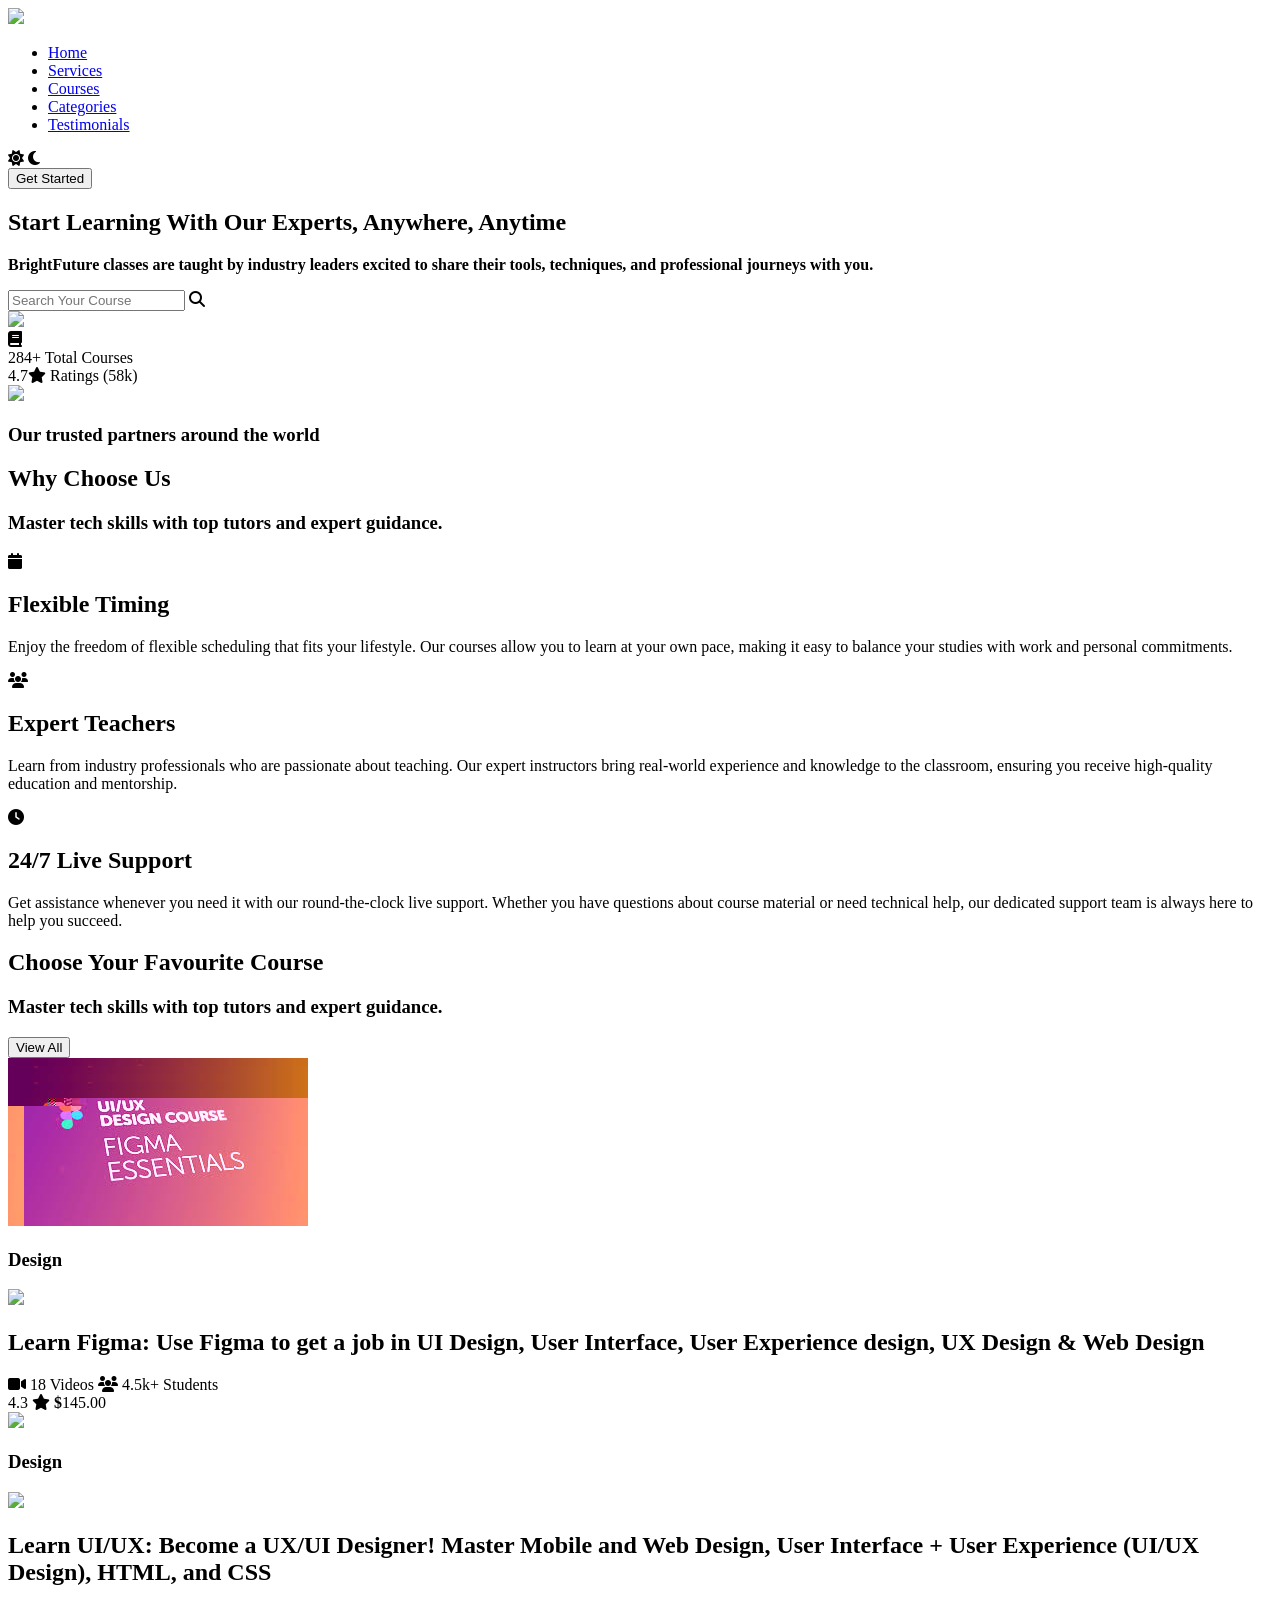
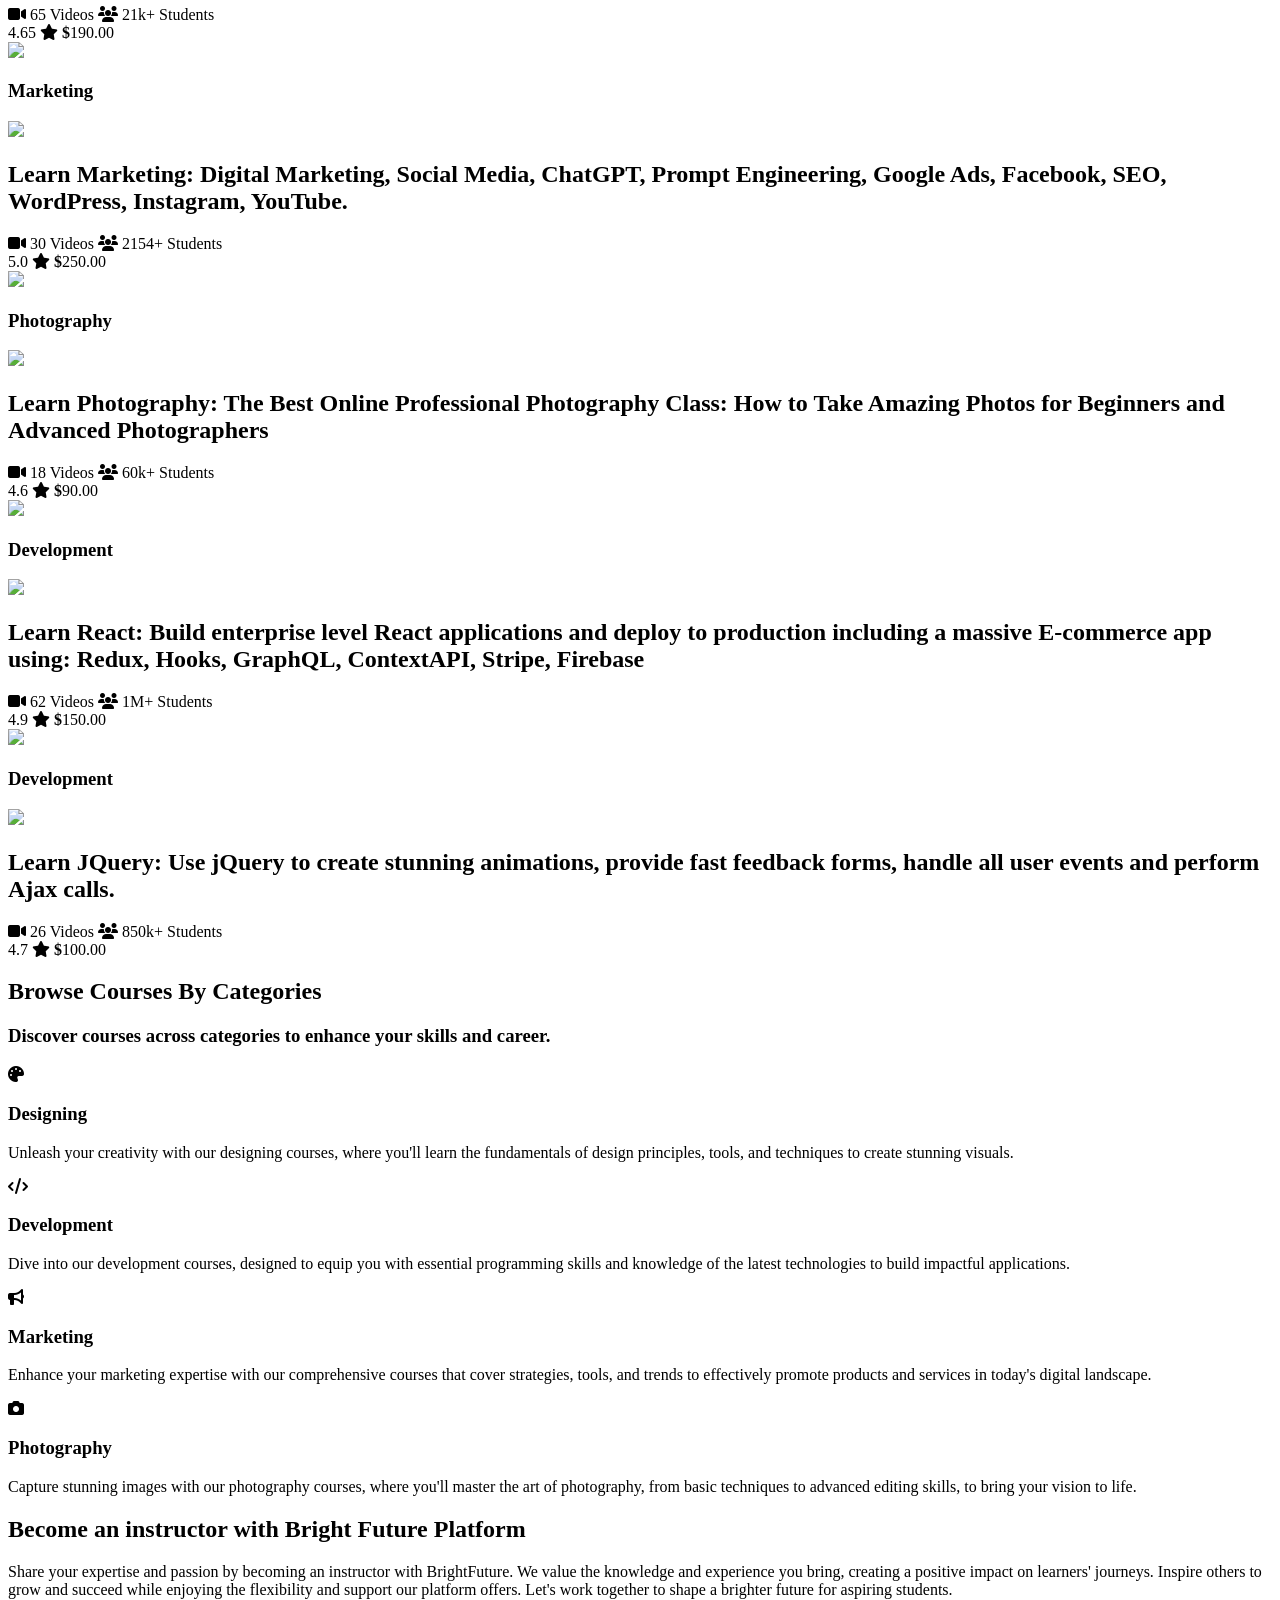
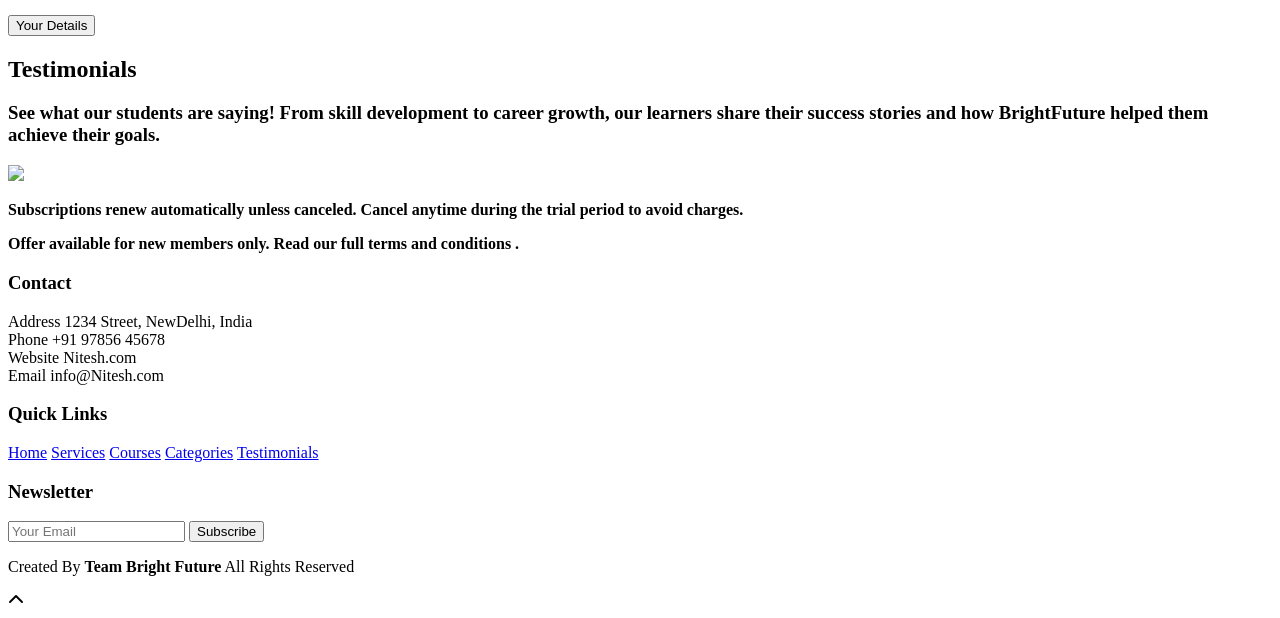
==== index.html @ bc54a370 "Updated!!" ====
<!DOCTYPE html>
<html>
<head>
	<!--  *****   Link To Custom CSS Style Sheet   *****  -->
	<link rel="stylesheet" type="text/css" href="style.css">

	<!--  *****   Link To Font Awsome Icons   *****  -->
	<link rel="stylesheet" href="https://cdnjs.cloudflare.com/ajax/libs/font-awesome/6.1.1/css/all.min.css"/>

	<!--  *****   Link To Owl Carousel   *****  -->
	<link rel="stylesheet" href="https://cdnjs.cloudflare.com/ajax/libs/OwlCarousel2/2.3.4/assets/owl.carousel.min.css" />

	<link rel="stylesheet" href="https://cdnjs.cloudflare.com/ajax/libs/OwlCarousel2/2.3.4/assets/owl.theme.default.min.css" />

	<meta name="viewport" content="width=device-width, initial-scale=1, shrink-to-fit=no">
	<title>Bright Future</title>
</head>
<body>
<!--   *** Website Container Starts ***   -->
<div class="website-container">
	
<!--   *** Home Section Starts ***   -->
<section class="home" id="home">
	<!--   === Main Navbar Starts ===   -->
	<nav class="main-navbar">
		<a href="#" class="logo">
			<img src="images/home/logo.png">
		</a>
		<ul class="nav-list">
			<li><a href="#home">Home</a></li>
			<li><a href="#services">Services</a></li>
			<li><a href="#courses">Courses</a></li>
			<li><a href="#categories">Categories</a></li>
			<li><a href="#testimonials">Testimonials</a></li>
		</ul>
		<div class="nav-actions">
			<div class="theme-switch-container">
				<span class="theme-icon" id="light-mode-toggle"><i class="fas fa-sun"></i></span>
				<span class="theme-icon" id="dark-mode-toggle"><i class="fas fa-moon"></i></span>
			</div>
			<a href="#courses" class="get-started-btn-container">
				<button class="get-started-btn btn">Get Started</button>
			</a>
		</div>
		<div class="menu-btn">
			<span></span>
		</div>
	</nav>
	<!--   === Main Navbar Ends ===   -->
	<!--   === Banner Starts ===   -->
	<div class="banner">
		
		<div class="banner-desc slide-in-left">
			<h2>Start Learning With Our Experts, Anywhere, Anytime</h2>
			<p><strong>BrightFuture classes are taught by industry leaders excited to share their tools, techniques, and professional journeys with you.</strong></p>
			<form class="search-bar">
				<input type="search" placeholder="Search Your Course">
				<i class="fa-solid fa-search"></i>
			</form>
		</div>

		<div class="banner-img slide-in-right">
			<div class="banner-img-container">
				<img src="images/home/student.png">

				<div class="states">
					<div class="total-courses">
						<div class="icon">
							<i class="fa-solid fa-book"></i>
						</div>
						<div class="desc">
							<span>284+</span>
							<span>Total Courses</span>
						</div>
					</div>

					<div class="courses-ratings">
						<span>4.7<i class="fa-solid fa-star"></i></span>
						<span>Ratings (58k)</span>
					</div>
				</div>

				<div class="pattern">
					<img src="images/home/pattern.png">
				</div>

			</div>
		</div>

	</div>
	<!--   === Banner Ends ===   -->
</section>
<!--   *** Home Section Ends ***   -->

<!--   *** Partners Section Starts ***   -->
<section class="partners fade-in">
	<h3>Our trusted partners around the world</h3>
	<div class="owl-carousel owl-theme partners-slider">

    	<div class="item brand-item">
    		<img src="images/brand-logos/matoontapa.png">
    	</div>
    	<div class="item brand-item">
    		<img src="images/brand-logos/khostan.png">
    	</div>
    	<div class="item brand-item">
    		<img src="images/brand-logos/etimadya.png">
    	</div>
    	<div class="item brand-item">
    		<img src="images/brand-logos/torghar.png">
    	</div>
    	<div class="item brand-item">
    		<img src="images/brand-logos/nadershakot.png">
    	</div>
    	<div class="item brand-item">
    		<img src="images/brand-logos/almarah.png">
    	</div>

	</div>
</section>
<!--   *** Partners Section Ends ***   -->

<!--   *** Services Section Starts ***   -->
<section class="services" id="services">
	<!--   *** Services Header Starts ***   -->
	<header class="section-header">
		<h1>Why Choose Us</h1>
		<p><strong><h3>Master tech skills with top tutors and expert guidance.</h3></strong></p>
	</header>
	<!--   *** Services Header Ends ***   -->
	<!--   *** Services Contents Starts ***   -->
	<div class="services-contents">

		<div class="service-box">
			<div class="service-icon">
				<i class="fa-solid fa-calendar"></i>
			</div>
			<div class="service-desc">
				<h2>Flexible Timing</h2>
				<p>Enjoy the freedom of flexible scheduling that fits your lifestyle. Our courses allow you to learn at your own pace, making it easy to balance your studies with work and personal commitments.</p>
			</div>
		</div>

		<div class="service-box">
			<div class="service-icon">
				<i class="fa-solid fa-users"></i>
			</div>
			<div class="service-desc">
				<h2>Expert Teachers</h2>
				<p>Learn from industry professionals who are passionate about teaching. Our expert instructors bring real-world experience and knowledge to the classroom, ensuring you receive high-quality education and mentorship.</p>
			</div>
		</div>

		<div class="service-box">
			<div class="service-icon">
				<i class="fa-solid fa-clock"></i>
			</div>
			<div class="service-desc">
				<h2>24/7 Live Support</h2>
				<p>Get assistance whenever you need it with our round-the-clock live support. Whether you have questions about course material or need technical help, our dedicated support team is always here to help you succeed.</p>
			</div>
		</div>

	</div>
	<!--   *** Services Contents Ends ***   -->
</section>
<!--   *** Services Section Ends ***   -->

<!--   *** Courses Section Starts ***   -->
<section class="courses" id="courses">
	<!--   *** Courses Header Starts ***   -->
	<header class="section-header">
		<div class="header-text">
			<h1>Choose Your Favourite Course</h1>
			<p><strong><h3>Master tech skills with top tutors and expert guidance.</h3></strong></p>		</div>
		<button class="courses-btn btn">View All</button>
	</header>
	<!--   *** Courses Header Ends ***   -->
	<!--   *** Courses Contents Starts ***   -->
	<div class="course-contents">
		
		<div class="course-card">
			<img src="[data-uri]">
			<div class="category">
				<div class="subject"><h3>Design</h3></div>
				<img src="https://img-c.udemycdn.com/user/200_H/10978442_cf0f_15.jpg">
			</div>
			<h2 class="course-title">Learn Figma: Use Figma to get a job in UI Design, User Interface, User Experience design, UX Design & Web Design</h2>
			<div class="course-desc">
				<span><i class="fa-solid fa-video"></i> 18 Videos</span>
				<span><i class="fa-solid fa-users"></i> 4.5k+ Students</span>
			</div>
			<div class="course-ratings">
				<span>4.3 <i class="fa-solid fa-star"></i></span>
				<span><b>$</b>145.00</span>
			</div>
		</div>

		<div class="course-card">
			<img src="https://blog.mitsde.com/wp-content/uploads/2024/05/ui-ux.png">
			<div class="category">
				<div class="subject"><h3>Design</h3></div>
				<img src="https://img-c.udemycdn.com/user/200_H/60589420_18dd_2.jpg">
			</div>
			<h2 class="course-title">Learn UI/UX: Become a UX/UI Designer! Master Mobile and Web Design, User Interface + User Experience (UI/UX Design), HTML, and CSS</h2>
			<div class="course-desc">
				<span><i class="fa-solid fa-video"></i> 65 Videos</span>
				<span><i class="fa-solid fa-users"></i> 21k+ Students</span>
			</div>
			<div class="course-ratings">
				<span>4.65 <i class="fa-solid fa-star"></i></span>
				<span><b>$</b>190.00</span>
			</div>
		</div>

		<div class="course-card">
			<img src="https://www.edx.org/contentful/ii9ehdcj88bc/5FrVTyqlCYzph6zl8mXiRV/a40413828a26cdb71fa597ed2c158fc5/Marketing.png?w=435&h=245&q=50&fm=webp">
			<div class="category">
				<div class="subject"><h3>Marketing</h3></div>
				<img src="https://img-c.udemycdn.com/user/200_H/36921905_7a32_6.jpg">
			</div>
			<h2 class="course-title">Learn Marketing: Digital Marketing, Social Media, ChatGPT, Prompt Engineering, Google Ads, Facebook, SEO, WordPress, Instagram, YouTube.</h2>
			<div class="course-desc">
				<span><i class="fa-solid fa-video"></i> 30 Videos</span>
				<span><i class="fa-solid fa-users"></i> 2154+ Students</span>
			</div>
			<div class="course-ratings">
				<span>5.0 <i class="fa-solid fa-star"></i></span>
				<span><b>$</b>250.00</span>
			</div>
		</div>

		<div class="course-card">
			<img src="https://www.sudhirshivaramphotography.com/wp-content/uploads/2023/04/Lightroom-H-2.jpg">
			<div class="category">
				<div class="subject"><h3>Photography</h3></div>
				<img src="https://www.sudhirshivaramphotography.com/wp-content/themes/sspv4/assets/img/sudhir/sudhir-new-website-sign.png">
			</div>
			<h2 class="course-title">Learn Photography: The Best Online Professional Photography Class: How to Take Amazing Photos for Beginners and Advanced Photographers</h2>
			<div class="course-desc">
				<span><i class="fa-solid fa-video"></i> 18 Videos</span>
				<span><i class="fa-solid fa-users"></i> 60k+ Students</span>
			</div>
			<div class="course-ratings">
				<span>4.6 <i class="fa-solid fa-star"></i></span>
				<span><b>$</b>90.00</span>
			</div>
		</div>

		<div class="course-card">
			<img src="https://images.ctfassets.net/aq13lwl6616q/6zCIfQKcUgpsnIqOwr3v2K/f5532e81dd84804b053765008e429afb/complete_React_Developer_zero_to_mastery_ztm.png?w=500&fm=webp">
			<div class="category">
				<div class="subject"><h3>Development</h3></div>
				<img src="https://img-c.udemycdn.com/user/200_H/31926668_94e7_6.jpg">
			</div>
			<h2 class="course-title">Learn React: Build enterprise level React applications and deploy to production including a massive E-commerce app using: Redux, Hooks, GraphQL, ContextAPI, Stripe, Firebase</h2>
			<div class="course-desc">
				<span><i class="fa-solid fa-video"></i> 62 Videos</span>
				<span><i class="fa-solid fa-users"></i> 1M+ Students</span>
			</div>
			<div class="course-ratings">
				<span>4.9 <i class="fa-solid fa-star"></i></span>
				<span><b>$</b>150.00</span>
			</div>
		</div>

		<div class="course-card">
			<img src="https://images.ctfassets.net/aq13lwl6616q/5Vsjisy7BEI69JhQoonaZh/7712f3b736be815a1f1ed7ad867ac52b/Complete_Web_Developer_Zero_to_Mastery.png?w=500&fm=webp">
			<div class="category">
				<div class="subject"><h3>Development</h3></div>
				<img src="https://img-c.udemycdn.com/user/200_H/23441044_0d50_8.jpg">
			</div>
			<h2 class="course-title">Learn JQuery: Use jQuery to create stunning animations, provide fast feedback forms, handle all user events and perform Ajax calls.</h2>
			<div class="course-desc">
				<span><i class="fa-solid fa-video"></i> 26 Videos</span>
				<span><i class="fa-solid fa-users"></i> 850k+ Students</span>
			</div>
			<div class="course-ratings">
				<span>4.7 <i class="fa-solid fa-star"></i></span>
				<span><b>$</b>100.00</span>
			</div>
		</div>

	</div>
	<!--   *** Courses Contents Ends ***   -->
</section>
<!--   *** Courses Section Ends ***   -->

<!--   *** Courses Categories Section Starts ***   -->
<section class="categories" id="categories">
	<!--   === Categories Section Header Starts ===   -->
	<header class="section-header">
		<h1>Browse Courses By Categories</h1>
		<p><strong><h3>Discover courses across categories to enhance your skills and career.</h3></strong></p>
		</header>
	<!--   === Categories Section Header Ends ===   -->
	<!--   === Categories Section Contents Starts ===   -->
	<div class="categories-contents">
		
		<div class="category-item">
			<div class="category-icon">
				<i class="fa-solid fa-palette"></i>
			</div>
			<div class="category-desc">
				<h3>Designing</h3>
				<p>Unleash your creativity with our designing courses, where you'll learn the fundamentals of design principles, tools, and techniques to create stunning visuals.</p>
			</div>
		</div>

		<div class="category-item">
			<div class="category-icon">
				<i class="fa-solid fa-code"></i>
			</div>
			<div class="category-desc">
				<h3>Development</h3>
				<p>Dive into our development courses, designed to equip you with essential programming skills and knowledge of the latest technologies to build impactful applications.</p>
			</div>
		</div>

		<div class="category-item">
			<div class="category-icon">
				<i class="fa-solid fa-bullhorn"></i>
			</div>
			<div class="category-desc">
				<h3>Marketing</h3>
				<p>Enhance your marketing expertise with our comprehensive courses that cover strategies, tools, and trends to effectively promote products and services in today's digital landscape.</p>
			</div>
		</div>

		<div class="category-item">
			<div class="category-icon">
				<i class="fa-solid fa-camera"></i>
			</div>
			<div class="category-desc">
				<h3>Photography</h3>
				<p>Capture stunning images with our photography courses, where you'll master the art of photography, from basic techniques to advanced editing skills, to bring your vision to life.</p>
			</div>
		</div>

	</div>
	<!--   === Categories Section Contents Ends ===   -->
</section>
<!--   *** Courses Categories Section Ends ***   -->

<!--   *** Teacher Section Starts ***   -->
<section class="instructor">
	<div class="instructor-container">
		<h2>Become an instructor with Bright Future Platform</h2>
		<p>Share your expertise and passion by becoming an instructor with BrightFuture. We value the knowledge and experience you bring, creating a positive impact on learners' journeys. Inspire others to grow and succeed while enjoying the flexibility and support our platform offers. Let's work together to shape a brighter future for aspiring students.</p>
		<button class="teacher-btn btn">Your Details</button>
	</div>
</section>
<!--   *** Teacher Section Ends ***   -->

<!--   *** Testimonials Section Starts ***   -->
<section class="testimonials" id="testimonials">
	<!--   === Testimonials Section Header Starts ===   -->
	<header class="section-header">
		<h1>Testimonials</h1>
		<p><strong><h3>See what our students are saying! From skill development to career growth, our learners share their success stories and how BrightFuture helped them achieve their goals.</h3></strong></p>	</header>
	<!--   === Testimonials Section Header Ends ===   -->
	<!--   === Testimonials Contents Starts ===   -->
	<div class="owl-carousel owl-theme testimonials-slider">

    	<div class="item testimonials-item">
    		<div class="profile">
    			<div class="profile-image">
    				<img src="https://media.licdn.com/dms/image/v2/D4D03AQHn31rsWu7Tjg/profile-displayphoto-shrink_400_400/profile-displayphoto-shrink_400_400/0/1669734309444?e=1732752000&v=beta&t=J241nTncLRAd-9OPKvTfxlP7Q5OXvy7pUKnW5wWO_dw">
    			</div>
    			<div class="profile-desc">
    				<span>Abhinav</span>
    				<span>Placed at Google</span>
    			</div>
    		</div>
    		<p><strong>Embracing Growth on BrightFuture</strong><br>
				I believe that every step I take on my journey is valuable, even if it's not perfect. BrightFuture offers me a nurturing environment where I can explore my interests and develop new skills at my own pace. The community here feels supportive, making it a safe space to learn and grow. I'm excited to embrace my progress, knowing that each effort contributes to my bright future.</p>
    		<div class="quote">
    			<i class="fa fa-quote-left"></i>
    		</div>
    		<div class="ratings">
    			<i class="fa-solid fa-star"></i>
    			<i class="fa-solid fa-star"></i>
    			<i class="fa-solid fa-star"></i>
    			<i class="fa-solid fa-star"></i>
    			<i class="fa-solid fa-star"></i>
    		</div>
    	</div>

    	<div class="item testimonials-item">
    		<div class="profile">
    			<div class="profile-image">
    				<img src="https://media.licdn.com/dms/image/v2/D5635AQEq7RzzGQst6w/profile-framedphoto-shrink_400_400/profile-framedphoto-shrink_400_400/0/1725454089975?e=1727780400&v=beta&t=fQKY03vL-Y6YJMENaruWJv0tv3KFopiaALPFAknvnQM">
    			</div>
    			<div class="profile-desc">
    				<span>Shanmukh</span>
    				<span>Placed as Data Scientist</span>
    			</div>
    		</div>
    		<p>I understand that each effort I make in my learning journey holds significance, regardless of its perfection. BrightFuture provides a welcoming atmosphere where I can pursue my passions and build skills at my own pace. The supportive community fosters a secure space for me to learn and develop. I am thrilled to see my progress, as each step is crucial to my bright future<br>I am proud to say that my dedication to the courses on BrightFuture has paid off.</p>
    		<div class="quote">
    			<i class="fa fa-quote-left"></i>
    		</div>
    		<div class="ratings">
    			<i class="fa-solid fa-star"></i>
    			<i class="fa-solid fa-star"></i>
    			<i class="fa-solid fa-star"></i>
    			<i class="fa-solid fa-star"></i>
    			<i class="fa-solid fa-star"></i>
    		</div>
    	</div>

    	<div class="item testimonials-item">
    		<div class="profile">
    			<div class="profile-image">
    				<img src="https://media.licdn.com/dms/image/v2/D5603AQFBp47QvErSeg/profile-displayphoto-shrink_400_400/profile-displayphoto-shrink_400_400/0/1726910844739?e=1732752000&v=beta&t=fjLhaLXiO9O0faz1ny7dqtg5lG7foAFcQNgmftCq6cE">
    			</div>
    			<div class="profile-desc">
    				<span>Datta Channa</span>
    				<span>Placed as AWS Architect</span>
    			</div>
    		</div>
    		<p>By dedicating myself to the courses at BrightFuture, I successfully secured a position as an AWS Architect, which highlights the effectiveness of the training and the support provided by the community in helping me achieve my career goals.<br>This achievement not only marks a significant milestone in my professional journey but also reinforces my belief in the transformative power of continuous learning and skill development.</p>
    		<div class="quote">
    			<i class="fa fa-quote-left"></i>
    		</div>
    		<div class="ratings">
    			<i class="fa-solid fa-star"></i>
    			<i class="fa-solid fa-star"></i>
    			<i class="fa-solid fa-star"></i>
    			<i class="fa-solid fa-star"></i>
    			<i class="fa-solid fa-star"></i>
    		</div>
    	</div>

    	<div class="item testimonials-item">
    		<div class="profile">
    			<div class="profile-image">
    				<img src="https://media.licdn.com/dms/image/v2/D4E03AQHoCeWhFPBCUg/profile-displayphoto-shrink_400_400/profile-displayphoto-shrink_400_400/0/1722177560510?e=1732752000&v=beta&t=-XGuWqUJoIU3tGmEP2hpqXDEin1EMDg5H_TTOWUB_Js">
    			</div>
    			<div class="profile-desc">
    				<span>Tushar Halder</span>
    				<span>Placed as Finance Analyst</span>
    			</div>
    		</div>
    		<p>The courses at BrightFuture have provided me with exceptional quality education, thanks to the expert faculty who possess outstanding teaching skills. Their practical knowledge and real-world insights have equipped me with the latest trends in finance analysis. <br>I feel confident and prepared to excel in my role as a finance analyst, all thanks to the comprehensive training I received.</p>
    		<div class="quote">
    			<i class="fa fa-quote-left"></i>
    		</div>
    		<div class="ratings">
    			<i class="fa-solid fa-star"></i>
    			<i class="fa-solid fa-star"></i>
    			<i class="fa-solid fa-star"></i>
    			<i class="fa-solid fa-star"></i>
    			<i class="fa-solid fa-star"></i>
    		</div>
    	</div>

    	<div class="item testimonials-item">
    		<div class="profile">
    			<div class="profile-image">
    				<img src="https://media.licdn.com/dms/image/sync/v2/C5627AQF7HzbPT5_sDQ/articleshare-shrink_800/articleshare-shrink_800/0/1712189726842?e=1727784000&v=beta&t=Ps4v8UHNasqPFhSfI3rab2IcSWX3UC_BvB5S-Ec3q74	">
    			</div>
    			<div class="profile-desc">
    				<span>Aditi Goyal</span>
    				<span>Placed as Quality Assurance manager</span>
    			</div>
    		</div>
    		<p>The training I received at BrightFuture was outstanding, featuring knowledgeable instructors with impressive teaching abilities. Their practical experience and understanding of current quality assurance practices helped me gain valuable insights. <br>I am now well-prepared and confident to succeed in my new role as a Quality Assurance Manager, thanks to the thorough education I received.</p>
    		<div class="quote">
    			<i class="fa fa-quote-left"></i>
    		</div>
    		<div class="ratings">
    			<i class="fa-solid fa-star"></i>
    			<i class="fa-solid fa-star"></i>
    			<i class="fa-solid fa-star"></i>
    			<i class="fa-solid fa-star"></i>
    			<i class="fa-solid fa-star"></i>
    		</div>
    	</div>

	</div>
	<!--   === Testimonials Contents Ends ===   -->
</section>
<!--   *** Testimonials Section Ends ***   -->

<!--   *** Footer Section Starts ***   -->
<section class="footer" id="footer">
	
	<!--   === Footer Contents Starts ===   -->
	<div class="footer-contents">
		
		<div class="footer-col footer-col-1">
			<div class="col-title">
				<img src="images/home/logo.png">
			</div>
			<div class="col-contents">
				<p><strong>Subscriptions renew automatically unless canceled. Cancel anytime during the trial period to avoid charges.</strong></p>
				<p><strong>Offer available for new members only. Read our full terms and conditions .</strong></p>
			</div>
		</div>

		<div class="footer-col footer-col-2">
			<div class="col-title">
				<h3>Contact</h3>
			</div>
			<div class="col-contents">
				<div class="contact-row">
					<span>Address</span>
					<span>1234 Street, NewDelhi, India</span>
				</div>
				<div class="contact-row">
					<span>Phone</span>
					<span>+91 97856 45678</span>
				</div>
				<div class="contact-row">
					<span>Website</span>
					<span>Nitesh.com</span>
				</div>
				<div class="contact-row">
					<span>Email</span>
					<span>info@Nitesh.com</span>
				</div>
			</div>
		</div>

		<div class="footer-col footer-col-3">
			<div class="col-title">
				<h3>Quick Links</h3>
			</div>
			<div class="col-contents">
				<a href="#">Home</a>
				<a href="#">Services</a>
				<a href="#">Courses</a>
				<a href="#">Categories</a>
				<a href="#">Testimonials</a>
			</div>
		</div>

		<div class="footer-col footer-col-4">
			<div class="col-title">
				<h3>Newsletter</h3>
			</div>
			<div class="col-contents">
				<form class="newsletter">
					<input type="email" placeholder="Your Email">
					<button class="newsletter-btn btn" type="submit">Subscribe</button>
				</form>
			</div>
		</div>

	</div>
	<!--   === Footer Contents Ends ===   -->
	<div class="copy-rights">
		<p>Created By <b>Team Bright Future</b> All Rights Reserved</p>
	</div>

</section>
<!--   *** Footer Section Ends ***   -->


</div>
<!--   *** Website Container Ends ***   -->

<!-- Scroll to top button -->
<div class="scroll-to-top">
    <i class="fas fa-chevron-up"></i>
</div>

<!--   *** Link To JQuery ***   -->
<script src="https://cdnjs.cloudflare.com/ajax/libs/jquery/3.7.0/jquery.min.js"></script>

<!--   *** Link To Owl Carousel ***   -->
<script src="https://cdnjs.cloudflare.com/ajax/libs/OwlCarousel2/2.3.4/owl.carousel.min.js"></script>

<!--   *** Link To Curstom Script File ***   -->
<script type="text/javascript" src="script.js"></script>
</body>
</html>
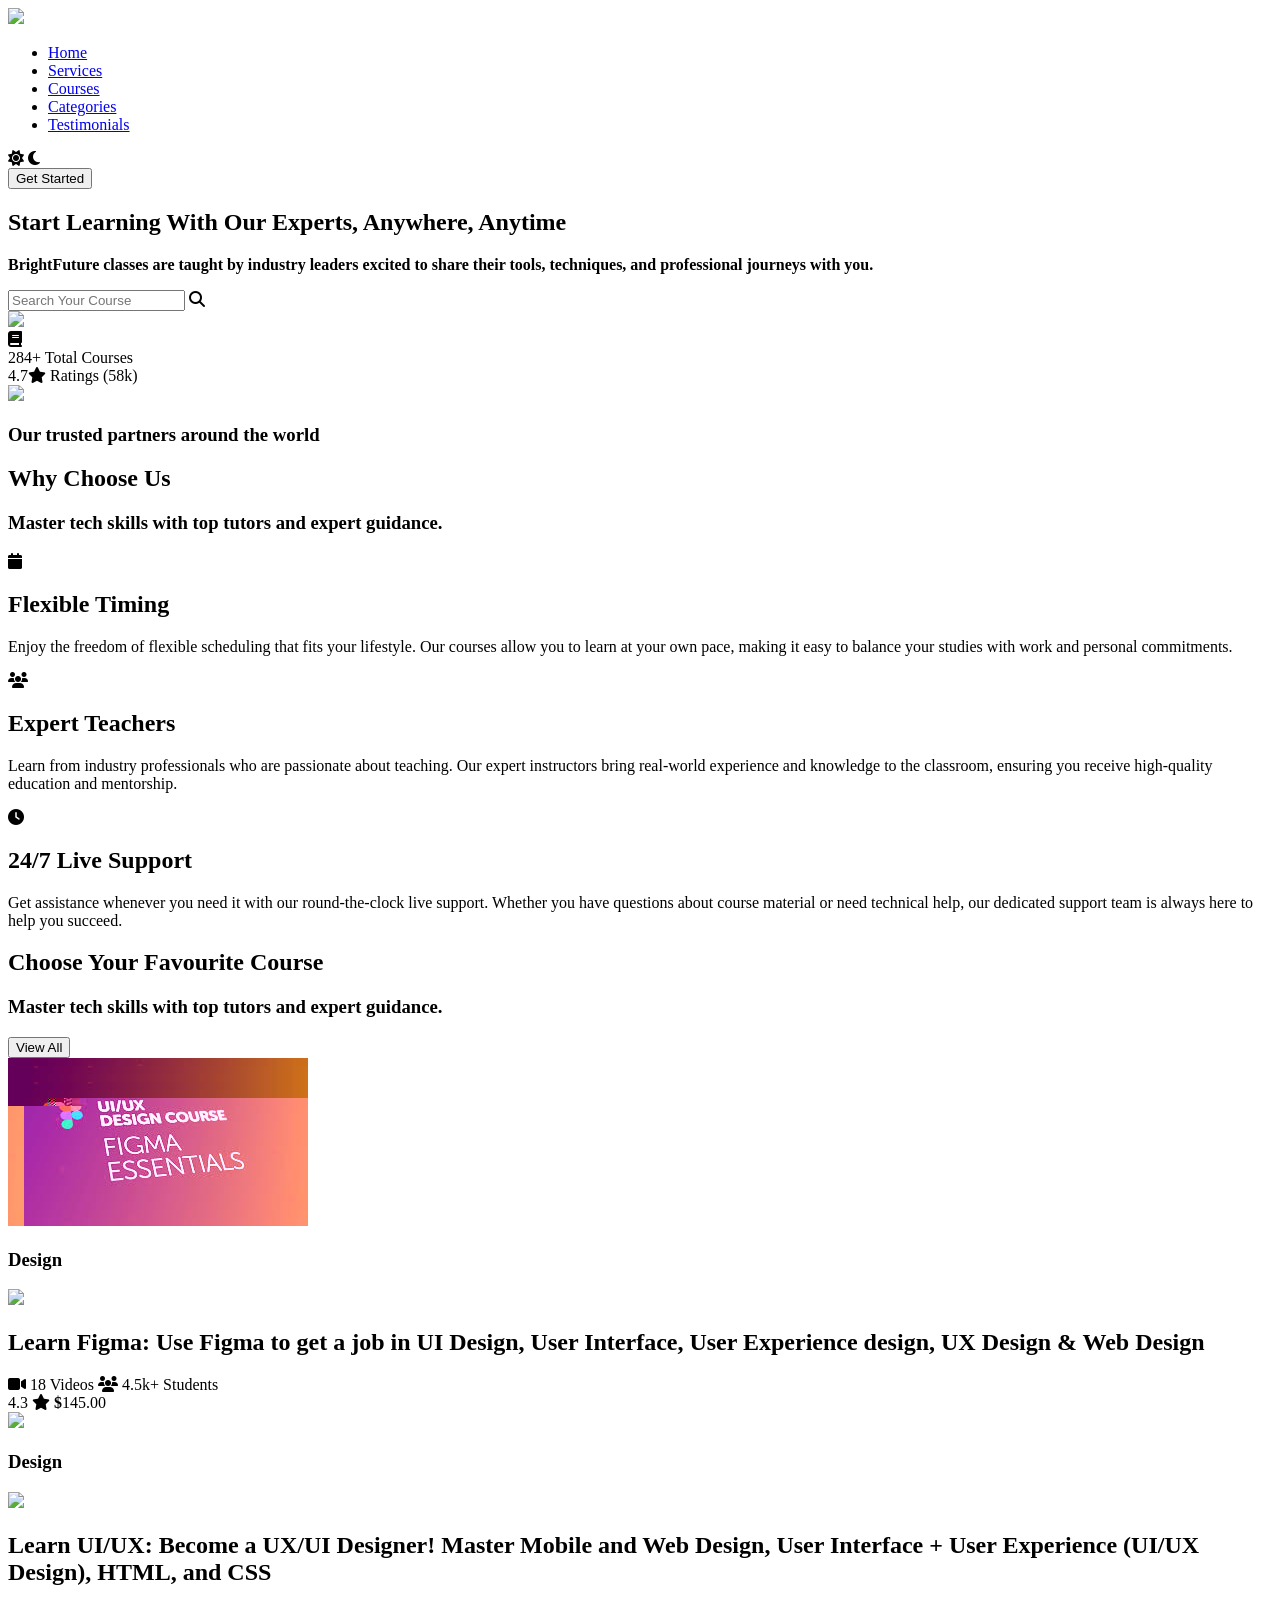
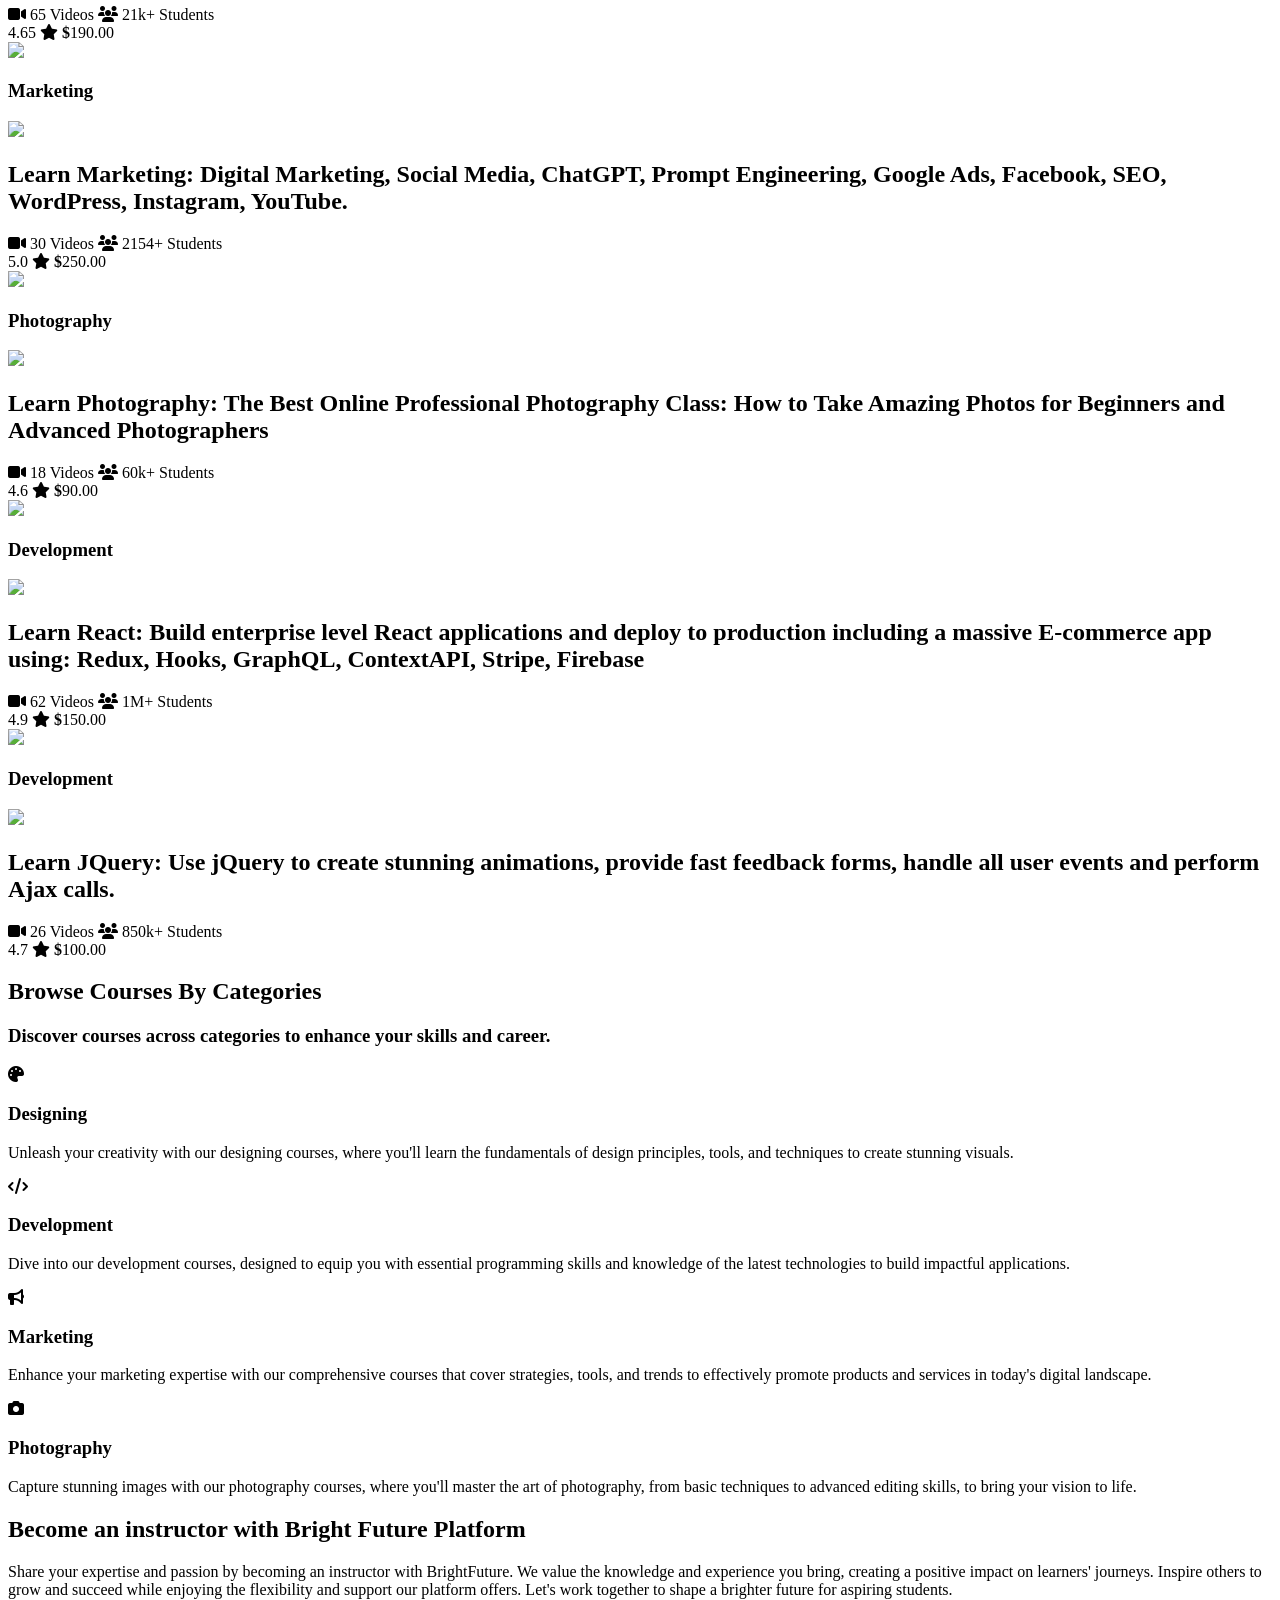
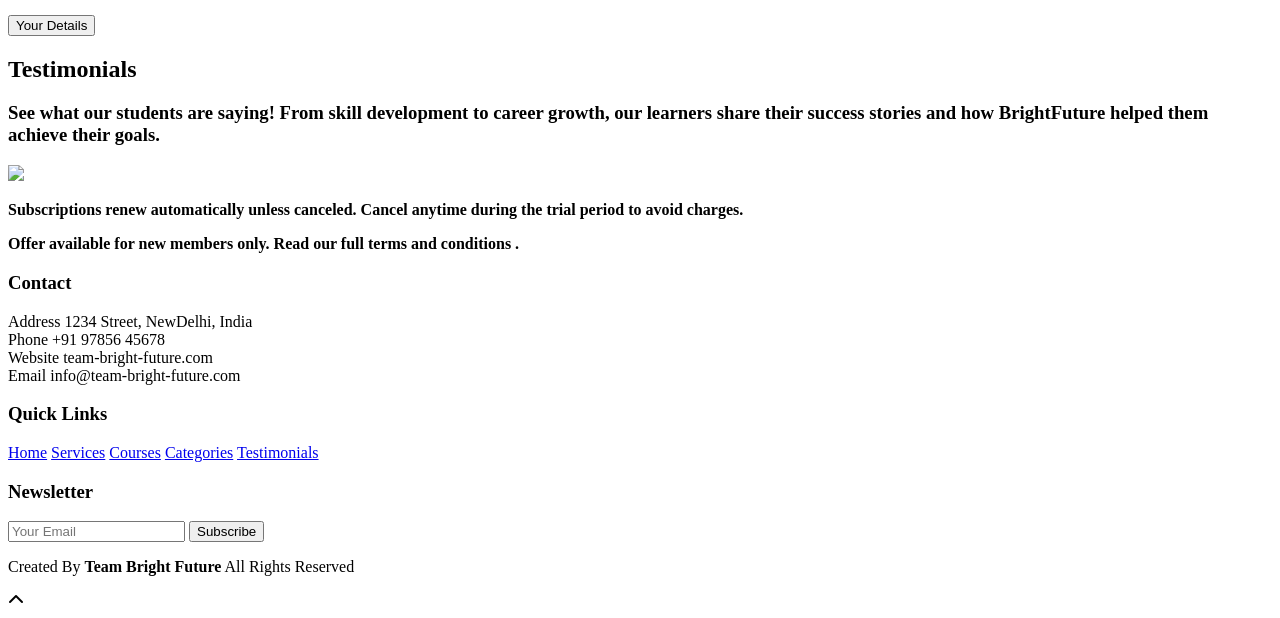
==== commit bc6b66be: "updated!!" ====
--- a/index.html
+++ b/index.html
@@ -13,6 +13,15 @@
 	<link rel="stylesheet" href="https://cdnjs.cloudflare.com/ajax/libs/OwlCarousel2/2.3.4/assets/owl.theme.default.min.css" />
 
 	<meta name="viewport" content="width=device-width, initial-scale=1, shrink-to-fit=no">
+	<!-- Google tag (gtag.js) -->
+<script async src="https://www.googletagmanager.com/gtag/js?id=G-D1C3822EPD"></script>
+<script>
+  window.dataLayer = window.dataLayer || [];
+  function gtag(){dataLayer.push(arguments);}
+  gtag('js', new Date());
+
+  gtag('config', 'G-D1C3822EPD');
+</script>
 	<title>Bright Future</title>
 </head>
 <body>
@@ -514,11 +523,11 @@
 				</div>
 				<div class="contact-row">
 					<span>Website</span>
-					<span>Nitesh.com</span>
+					<span>team-bright-future.com</span>
 				</div>
 				<div class="contact-row">
 					<span>Email</span>
-					<span>info@Nitesh.com</span>
+					<span>info@team-bright-future.com</span>
 				</div>
 			</div>
 		</div>
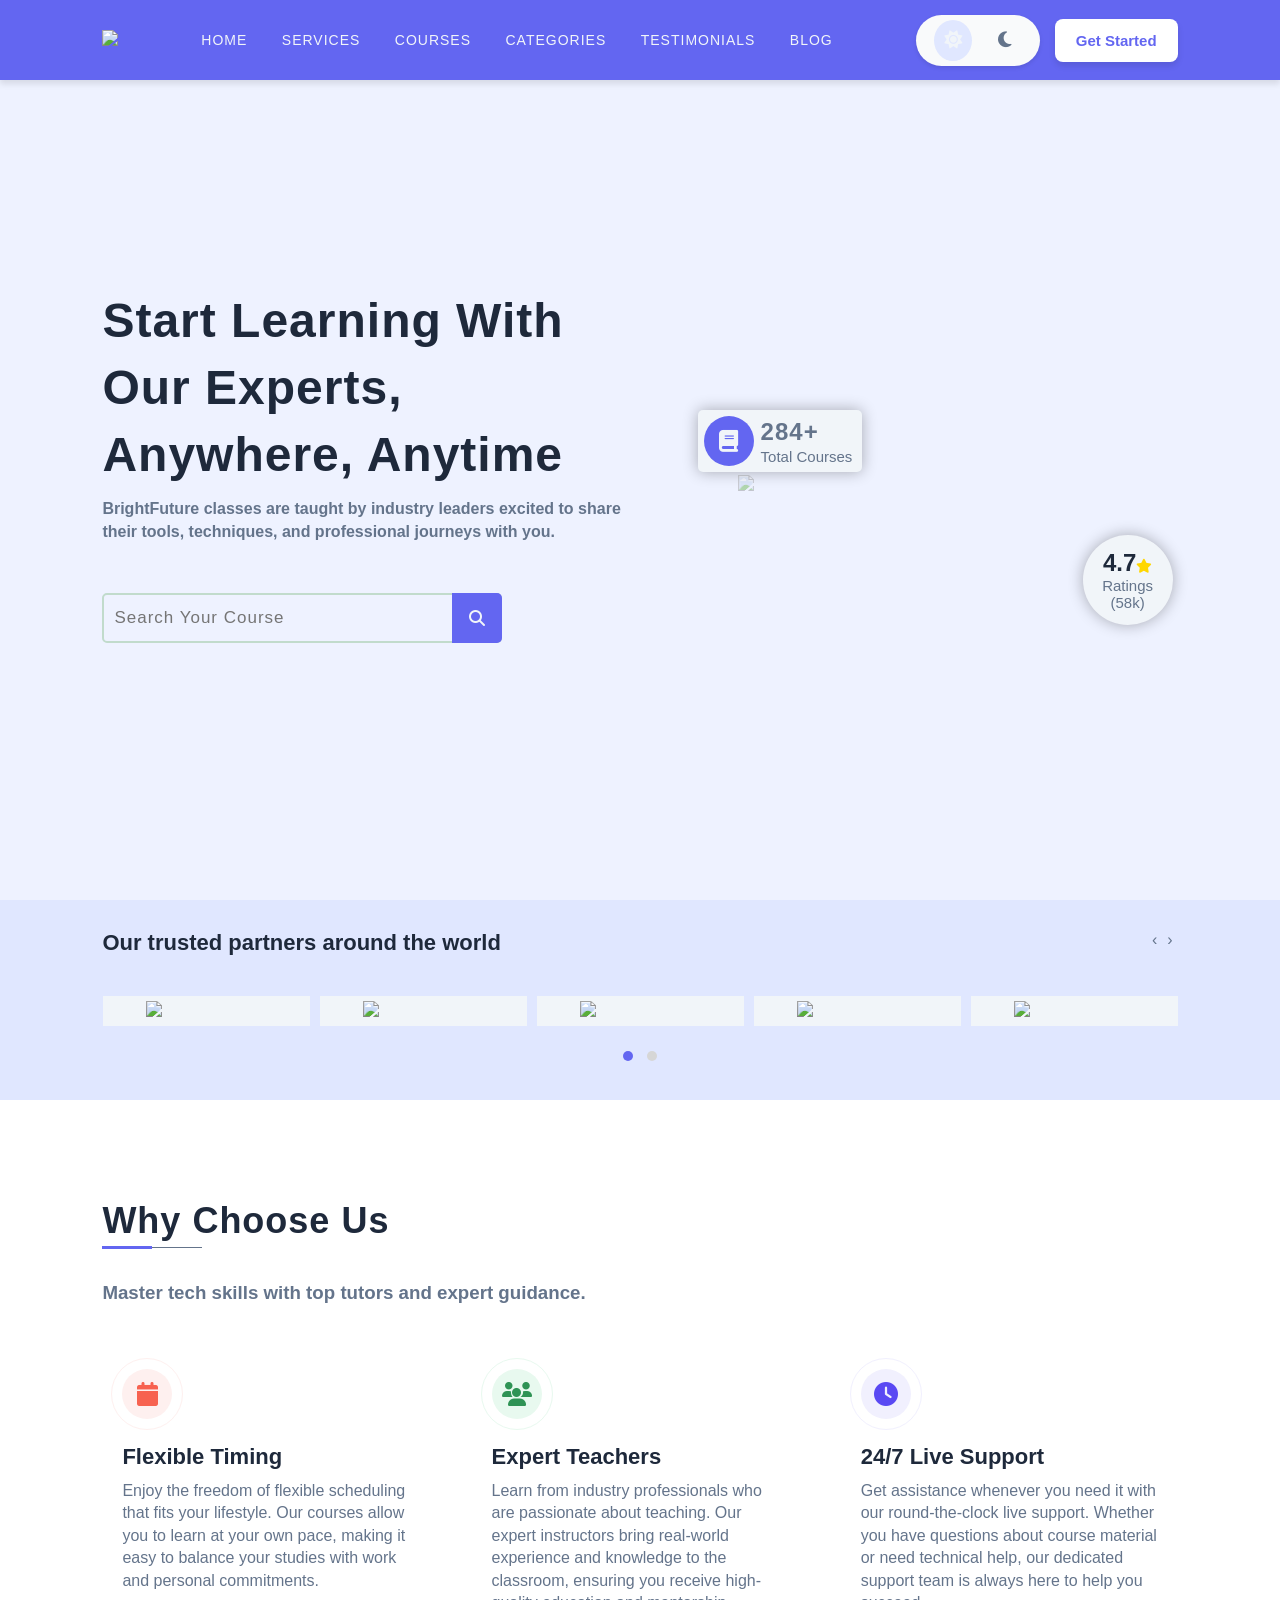
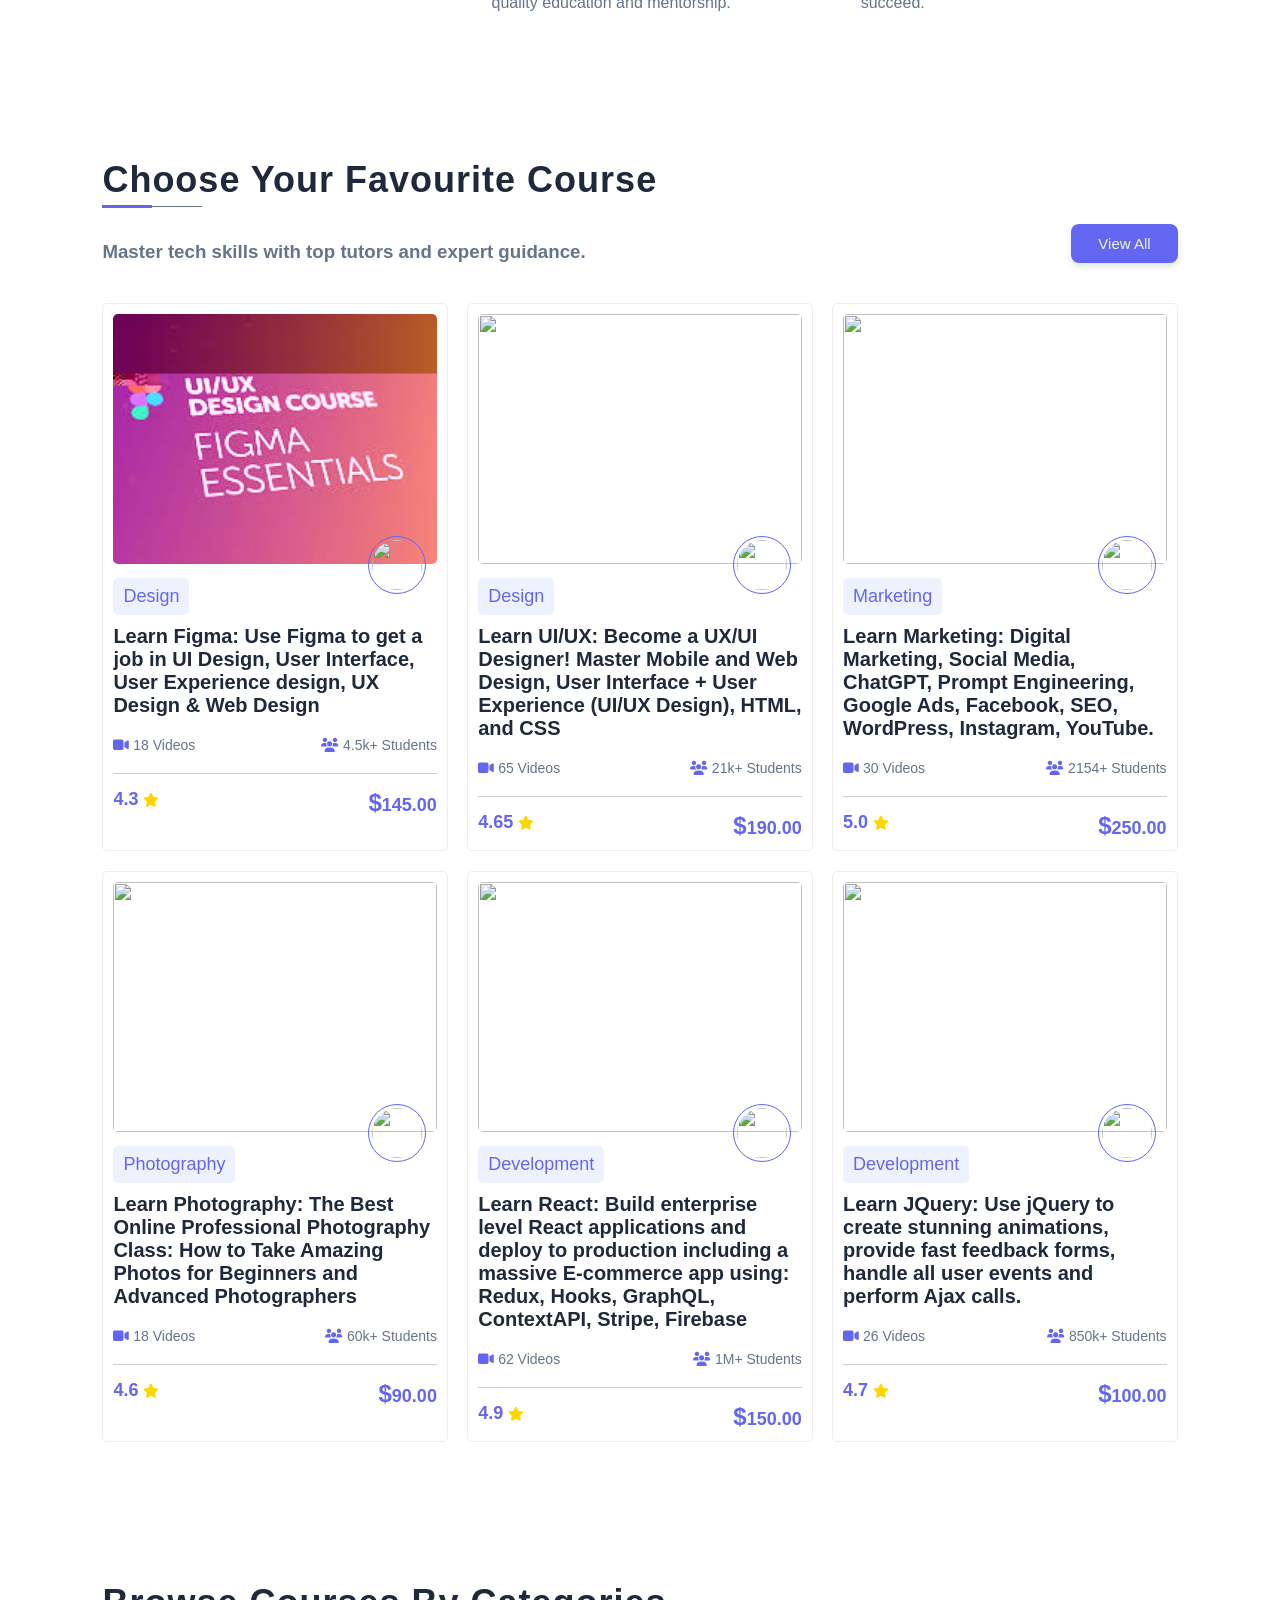
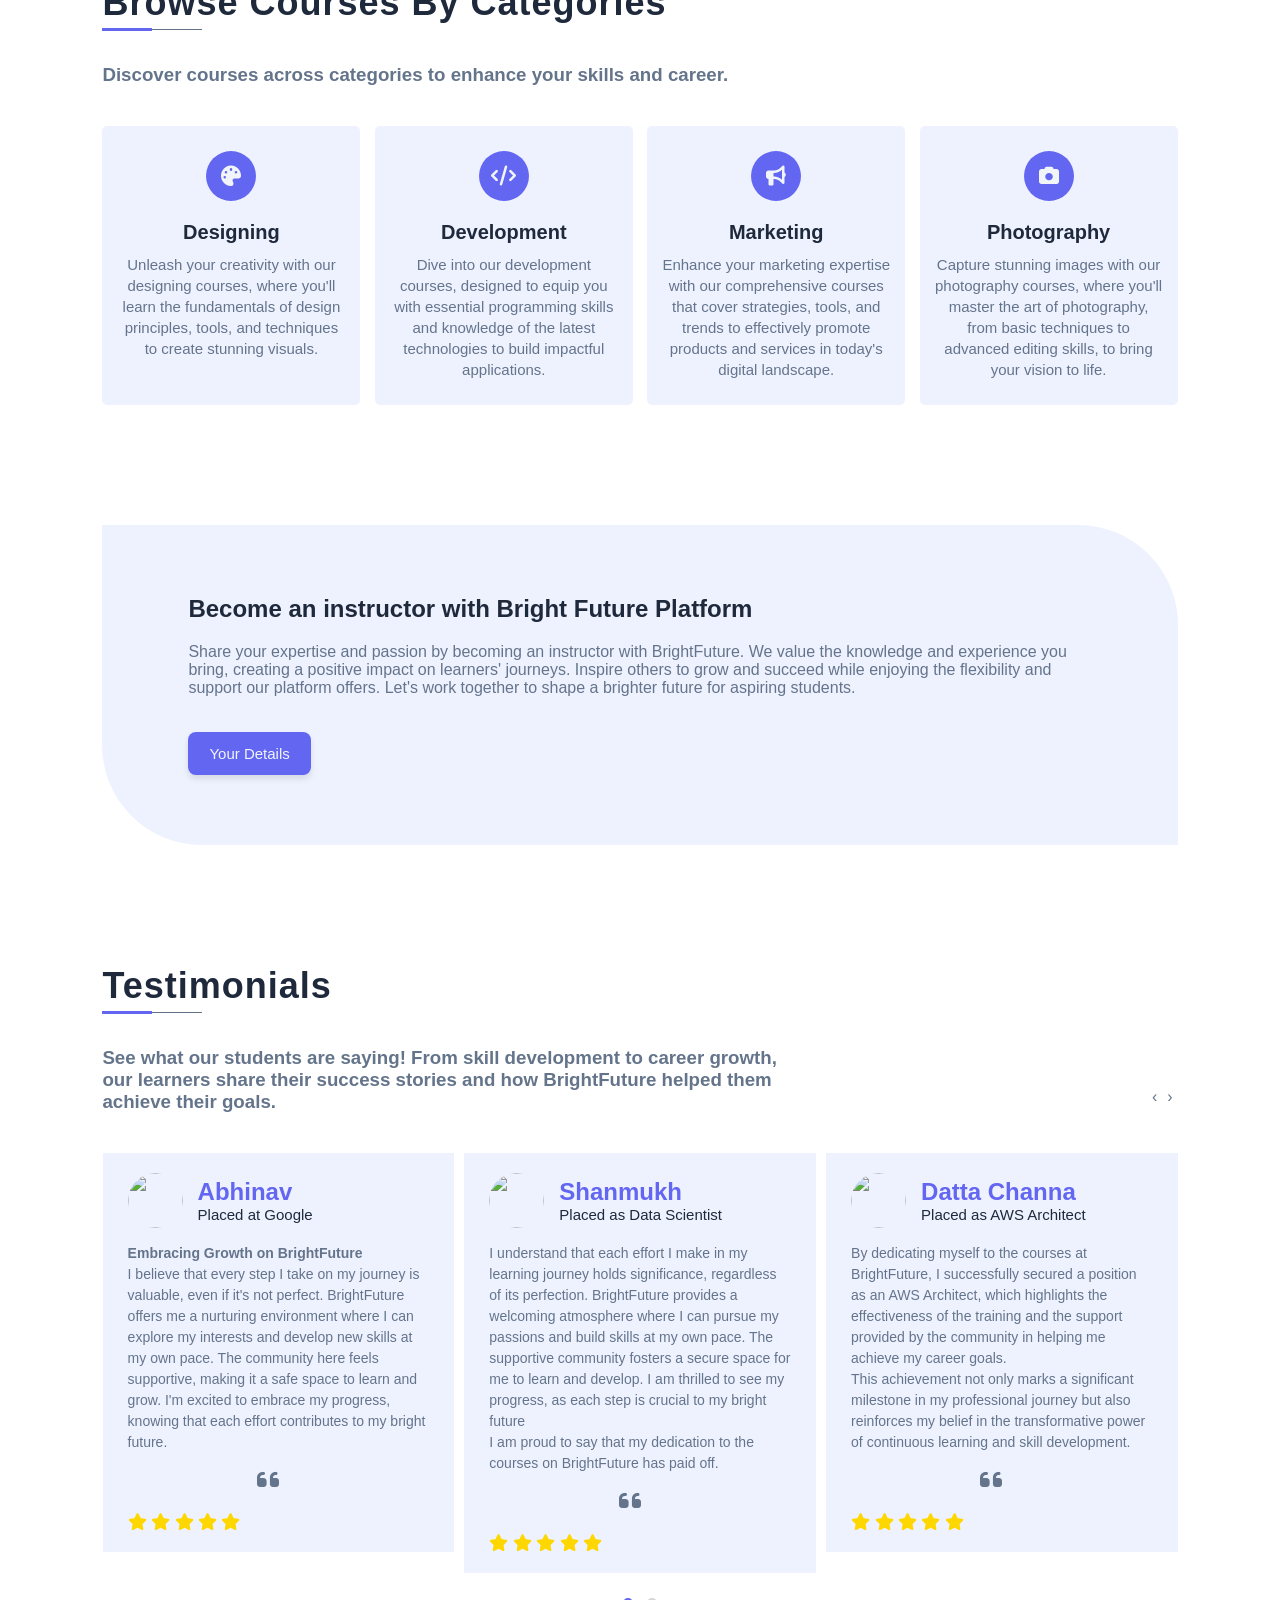
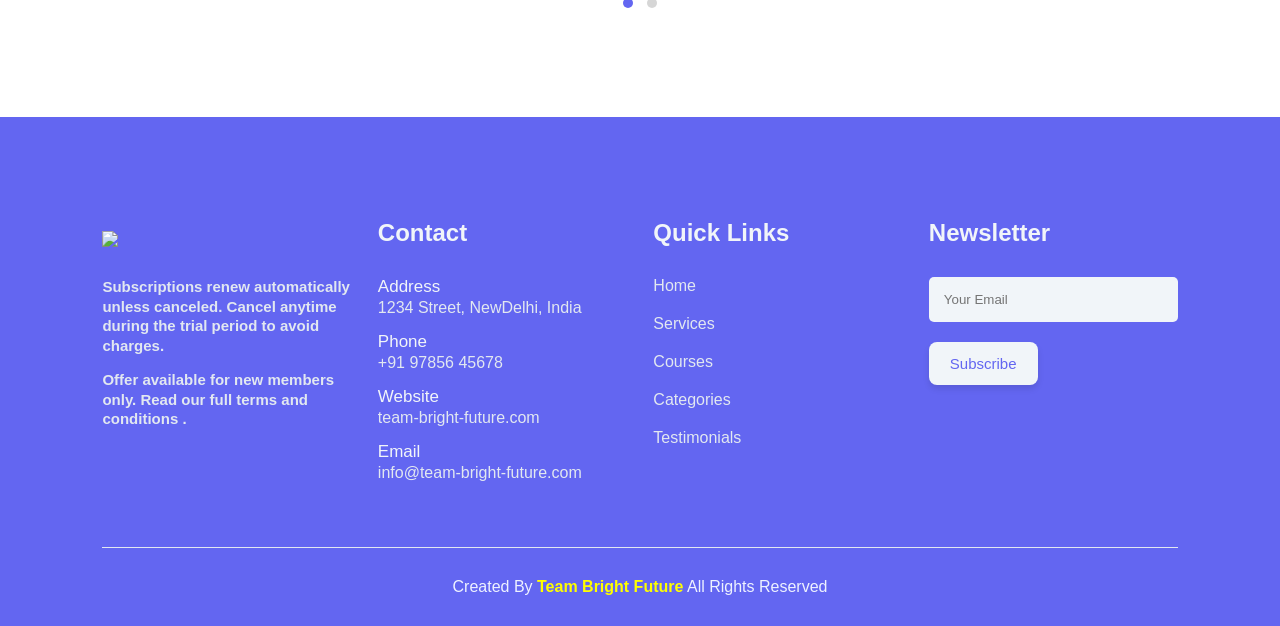
==== commit 31865423: "Updated Blogs!!" ====
--- a/index.html
+++ b/index.html
@@ -41,6 +41,7 @@
 			<li><a href="#courses">Courses</a></li>
 			<li><a href="#categories">Categories</a></li>
 			<li><a href="#testimonials">Testimonials</a></li>
+			<li><a href="https://startup-or-bigtech.blogspot.com/" target="_blank">Blog</a></li>
 		</ul>
 		<div class="nav-actions">
 			<div class="theme-switch-container">
--- a/style.css
+++ b/style.css
@@ -0,0 +1,1600 @@
+*{
+	margin: 0;
+	padding: 0;
+	box-sizing: border-box;
+	font-family: 'Roboto', sans-serif;
+	transition: background-color 0.5s ease, color 0.5s ease;
+}
+
+/* Image loading and animations */
+img {
+	transition: opacity 0.5s ease-in-out, transform 0.5s ease-in-out;
+}
+
+.img-loading {
+	opacity: 0;
+	transform: scale(0.95);
+}
+
+.img-loaded {
+	opacity: 1;
+	transform: scale(1);
+}
+
+html{
+	scroll-behavior: smooth;
+	
+	/* Variables For Light Mode */
+	--primary-clr: #6366f1;
+	--primary-medium-clr: #e0e7ff;
+	--primary-light-clr: #eef2ff;
+	--bg-clr-1: #ffffff;
+	--bg-clr-2: #f9fafb;
+	--bg-clr-3: #f3f4f6;
+	--dark-heading-clr: #1e293b;
+	--dark-text-clr: #64748b;
+	--light-heading-clr: #f1f5f9;
+	--light-text-clr: #e2e8f0;
+	--shadow-clr: rgba(0, 0, 0, 0.1);
+	--border-clr: #e5e7eb;
+}
+
+/* Dark Mode Variables */
+html.dark-mode {
+	--primary-clr: #818cf8;
+	--primary-medium-clr: #1e1b4b;
+	--primary-light-clr: #1e1b4b;
+	--bg-clr-1: #0f172a;
+	--bg-clr-2: #1e293b;
+	--bg-clr-3: #334155;
+	--dark-heading-clr: #f1f5f9;
+	--dark-text-clr: #cbd5e1;
+	--light-heading-clr: #f1f5f9;
+	--light-text-clr: #cbd5e1;
+	--shadow-clr: rgba(0, 0, 0, 0.5);
+	--border-clr: #475569;
+}
+
+/* Quick transition on theme switch */
+html.theme-transition,
+html.theme-transition *,
+html.theme-transition *:before,
+html.theme-transition *:after {
+	transition-delay: 0 !important;
+	transition-duration: 0.3s !important;
+}
+
+/*   === Global Styling Starts ===   */
+body {
+	width: 100%;
+	min-height: 100vh;
+	background-color: var(--bg-clr-1);
+	color: var(--dark-text-clr);
+}
+
+/* Theme Toggle Switch */
+.theme-switch-container {
+	display: flex;
+	align-items: center;
+	background-color: var(--bg-clr-2);
+	padding: 5px 10px;
+	border-radius: 30px;
+	box-shadow: 0 2px 4px var(--shadow-clr);
+	transition: all 0.3s ease;
+	margin-right: 15px;
+}
+
+.theme-switch-container:hover {
+	box-shadow: 0 4px 8px var(--shadow-clr);
+	transform: translateY(-2px);
+}
+
+.theme-switch {
+	position: relative;
+	width: 40px;
+	height: 20px;
+	margin: 0 5px;
+}
+
+.theme-switch input {
+	opacity: 0;
+	width: 0;
+	height: 0;
+}
+
+.slider {
+	position: absolute;
+	cursor: pointer;
+	top: 0;
+	left: 0;
+	right: 0;
+	bottom: 0;
+	background-color: var(--bg-clr-3);
+	transition: 0.4s;
+	border-radius: 30px;
+}
+
+.slider:before {
+	position: absolute;
+	content: "";
+	height: 14px;
+	width: 14px;
+	left: 3px;
+	bottom: 3px;
+	background-color: var(--light-heading-clr);
+	transition: 0.4s;
+	border-radius: 50%;
+}
+
+input:checked + .slider {
+	background-color: var(--primary-clr);
+}
+
+input:checked + .slider:before {
+	transform: translateX(20px);
+}
+
+.theme-icon {
+	color: var(--dark-text-clr);
+	font-size: 18px;
+	margin: 0 8px;
+	cursor: pointer;
+	transition: all 0.3s ease;
+	padding: 10px;
+	border-radius: 50%;
+}
+
+.theme-icon:hover {
+	transform: rotate(15deg) scale(1.1);
+	background-color: rgba(99, 102, 241, 0.1);
+}
+
+.theme-icon i {
+	transition: transform 0.3s ease, color 0.3s ease;
+}
+
+.theme-icon:hover i {
+	color: var(--primary-clr);
+}
+
+/* Active theme icon styles */
+html:not(.dark-mode) #light-mode-toggle {
+	background-color: var(--primary-medium-clr);
+	color: var(--light-heading-clr);
+	animation: pulse 2s infinite;
+}
+
+html.dark-mode #dark-mode-toggle {
+	background-color: var(--primary-medium-clr);
+	color: var(--light-heading-clr);
+	animation: pulse 2s infinite;
+}
+
+button.btn{
+	padding: 12px 20px;
+	background-color: var(--primary-clr);
+	color: var(--light-heading-clr);
+	font-size: 15px;
+	border: 1px solid transparent;
+	border-radius: 8px;
+	cursor: pointer;
+	transition: all 0.3s;
+	box-shadow: 0 4px 6px var(--shadow-clr);
+}
+button.btn:hover{
+	background-color: transparent;
+	color: var(--primary-clr);
+	border: 1px solid var(--primary-clr);
+	transform: translateY(-3px);
+	box-shadow: 0 10px 15px var(--shadow-clr);
+}
+.section-header h1{
+	position: relative;
+	font-size: 36px;
+	letter-spacing: 1px;
+	color: var(--dark-heading-clr);
+	margin-bottom: 25px;
+	font-weight: 700;
+}
+.section-header h1::before{
+	position: absolute;
+	content: '';
+	width: 100px;
+	height: 1px;
+	left: 0;
+	top: calc(100% + 5px);
+	background-color: var(--dark-text-clr);
+}
+.section-header h1::after{
+	position: absolute;
+	content: '';
+	width: 50px;
+	height: 3px;
+	left: 0;
+	top: calc(100% + 4px);
+	background-color: var(--primary-clr);
+}
+.section-header p{
+	color: var(--dark-text-clr);
+	margin-bottom: 40px;
+	max-width: 700px;
+	line-height: 1.6;
+}
+/*   === Global Styling Ends ===   */
+
+.website-container{
+	width: 100%;
+	min-height: 100vh;
+	margin: 0px auto;
+	background-color: var(--bg-clr-1);
+}
+
+/* Animation Classes */
+.fade-in {
+	opacity: 0;
+	transition: opacity 1s ease-in;
+}
+
+.slide-in-left {
+	opacity: 0;
+	transform: translateX(-100px);
+	transition: opacity 1s ease-out, transform 1s ease-out;
+}
+
+.slide-in-right {
+	opacity: 0;
+	transform: translateX(100px);
+	transition: opacity 1s ease-out, transform 1s ease-out;
+}
+
+.slide-in-bottom {
+	opacity: 0;
+	transform: translateY(50px);
+	transition: opacity 0.6s ease-out, transform 0.6s ease-out;
+}
+
+.bounce {
+	animation: bounce 1s ease infinite;
+}
+
+.pulse {
+	animation: pulse 2s ease infinite;
+}
+
+.scale-in {
+	opacity: 0;
+	transform: scale(0.8);
+	transition: opacity 0.5s ease, transform 0.5s ease;
+}
+
+/* Animation trigger class */
+.animate, 
+.fade-in.animate, 
+.slide-in-left.animate, 
+.slide-in-right.animate, 
+.slide-in-bottom.animate,
+.scale-in.animate {
+	opacity: 1;
+	transform: translate(0) scale(1);
+}
+
+@keyframes fadeIn {
+	from {
+		opacity: 0;
+	}
+	to {
+		opacity: 1;
+	}
+}
+
+@keyframes slideInLeft {
+	from {
+		transform: translateX(-100px);
+		opacity: 0;
+	}
+	to {
+		transform: translateX(0);
+		opacity: 1;
+	}
+}
+
+@keyframes slideInRight {
+	from {
+		transform: translateX(100px);
+		opacity: 0;
+	}
+	to {
+		transform: translateX(0);
+		opacity: 1;
+	}
+}
+
+@keyframes slideInBottom {
+	from {
+		transform: translateY(100px);
+		opacity: 0;
+	}
+	to {
+		transform: translateY(0);
+		opacity: 1;
+	}
+}
+
+@keyframes bounce {
+	0%, 100% {
+		transform: translateY(0);
+	}
+	50% {
+		transform: translateY(-10px);
+	}
+}
+
+@keyframes pulse {
+	0% {
+		transform: scale(1);
+	}
+	50% {
+		transform: scale(1.05);
+	}
+	100% {
+		transform: scale(1);
+	}
+}
+
+@keyframes scaleIn {
+	from {
+		transform: scale(0.8);
+		opacity: 0;
+	}
+	to {
+		transform: scale(1);
+		opacity: 1;
+	}
+}
+
+/* Button hover animations */
+button.btn {
+	position: relative;
+	overflow: hidden;
+	z-index: 1;
+}
+
+button.btn::before {
+	content: '';
+	position: absolute;
+	top: 0;
+	left: -100%;
+	width: 100%;
+	height: 100%;
+	background: rgba(255, 255, 255, 0.2);
+	transition: all 0.3s;
+	z-index: -1;
+}
+
+button.btn:hover::before {
+	left: 0;
+}
+
+/* Card hover effects */
+.course-card, .category-item, .service-box {
+	transition: transform 0.3s ease, box-shadow 0.3s ease;
+}
+
+.course-card:hover, .category-item:hover, .service-box:hover {
+	transform: translateY(-10px);
+	box-shadow: 0 15px 30px var(--shadow-clr);
+}
+
+/* Theme switch animation */
+.theme-switch-container {
+	transition: background-color 0.5s ease, box-shadow 0.5s ease;
+}
+
+.theme-switch-container:hover {
+	box-shadow: 0 4px 8px var(--shadow-clr);
+	transform: translateY(-2px);
+}
+
+.slider:before {
+	transition: 0.4s cubic-bezier(0.68, -0.55, 0.27, 1.55);
+}
+
+/*   === Home Section Styling Starts ===   */
+section.home{
+	position: relative;
+	width: 100%;
+	min-height: 100vh;
+	background-color: var(--primary-light-clr);
+	overflow: hidden;
+}
+.home .main-navbar{
+	position: absolute;
+	width: 100%;
+	height: 30vh;	
+	max-height: 80px;
+	background-color: var(--primary-clr);
+	padding: 0px 8%;
+	margin: 0px auto;
+	display: flex;
+	justify-content: space-between;
+	align-items: center;
+	z-index: 100;
+	box-shadow: 0 4px 6px var(--shadow-clr);
+	backdrop-filter: blur(10px);
+}
+.home.active .main-navbar{
+	position: fixed;
+	top: 0;
+	margin: 0px auto;
+	box-shadow: 0 4px 10px var(--shadow-clr);
+	animation: showMenu 0.6s ease-in;
+}
+@keyframes showMenu{
+	from{
+		transform: translateY(-100px);
+	}
+	to{
+		transform: translateY(0px);
+	}
+}
+.main-navbar .logo{
+	text-decoration: none;
+	margin-right: auto;
+}
+.main-navbar .logo img{
+	width: 120px;
+	height: auto;
+	transition: transform 0.3s ease;
+	margin-left: 0;
+}
+.main-navbar .logo img:hover {
+	transform: scale(1.05);
+}
+.main-navbar .nav-list{
+	list-style: none;
+}
+.main-navbar .nav-list li{
+	display: inline-block;
+	margin: 0px 15px;
+}
+.main-navbar .nav-list li a{
+	position: relative;
+	color: var(--light-heading-clr);
+	font-weight: 500;
+	font-size: 14px;
+	text-transform: uppercase;
+	text-decoration: none;
+	letter-spacing: 1px;
+	padding: 5px 0;
+	transition: all 0.3s ease;
+}
+.main-navbar .nav-list li a::after{
+	position: absolute;
+	content: '';
+	width: 100%;
+	height: 2px;
+	background-color: var(--light-heading-clr);
+	left: 0;
+	top: calc(100% + 2px);
+	transition: all 0.3s;
+	transform: scaleX(0);
+}
+.main-navbar .nav-list li a:hover::after{
+	transform: scaleX(1);
+}
+.main-navbar .get-started-btn{
+	background-color: var(--bg-clr-1);
+	color: var(--primary-clr);
+	font-weight: 600;
+	box-shadow: 0 4px 6px var(--shadow-clr);
+}
+.main-navbar .get-started-btn:hover{
+	background-color: transparent;
+	color: var(--light-heading-clr);
+	border: 1px solid var(--light-heading-clr);
+	transform: translateY(-3px);
+}
+.main-navbar .menu-btn{
+	min-width: 30px;
+	width: 30px;
+	height: 30px;
+	display: flex;
+	justify-content: flex-start;
+	align-items: center;
+	cursor: pointer;
+	display: none;
+}
+.main-navbar .menu-btn span{
+	position: relative;
+	display: block;
+	width: 100%;
+	height: 2px;
+	background-color: var(--light-heading-clr);
+	border-radius: 5px;
+	transition: all 0.4s;
+}
+.main-navbar .menu-btn span::before,
+.main-navbar .menu-btn span::after{
+	position: absolute;
+	content: '';
+	top: 0;
+	left: 0;
+	width: 80%;
+	height: 100%;
+	background-color: var(--light-heading-clr);
+	transition: all 0.4s;
+}
+.main-navbar .menu-btn span::before{
+	transform: translateY(-9px);
+}
+.main-navbar .menu-btn span::after{
+	transform: translateY(9px);
+}
+.home .banner{
+	width: 100%;
+	min-height: 100vh;
+	padding: 100px 8% 70px;
+	display: flex;
+	justify-content: space-between;
+	align-items: center;
+}
+.home .banner .banner-desc{
+	position: relative;
+	flex-basis: 50%;
+	max-width: 700px;
+	z-index: 2;
+}
+.banner .banner-desc h2{
+	font-size: 48px;
+	color: var(--dark-heading-clr);
+	letter-spacing: 1px;
+	line-height: 1.4;
+	margin-bottom: 10px;
+}
+.banner .banner-desc p{
+	color: var(--dark-text-clr);
+	line-height: 1.4;
+	margin-bottom: 50px;
+}
+.banner .banner-desc .search-bar{
+	position: relative;
+	width: 400px;
+	height: 50px;
+	display: flex;
+	align-items: center;
+	overflow: hidden;
+}
+.banner-desc .search-bar input{
+	width: 100%;
+	height: 100%;
+	padding: 0px 60px 0px 10px;
+	font-size: 17px;
+	letter-spacing: 1px;
+	background-color: var(--primary-light-clr);
+	color: var(--dark-text-clr);
+	border: 2px solid #c1dbcc;
+	border-radius: 5px;
+	outline-color: var(--primary-clr);
+}
+.banner-desc .search-bar i{
+	position: absolute;
+	height: 100%;
+	width: 50px;
+	background-color: var(--primary-clr);
+	right: 0;
+	color: var(--light-heading-clr);
+	border-radius: 0px 5px 5px 0px;
+	display: flex;
+	justify-content: center;
+	align-items: center;
+	cursor: pointer;
+}
+.home .banner .banner-img{
+	position: relative;
+	flex-basis: 50%;
+	display: flex;
+	justify-content: flex-end;
+	z-index: 1;
+}
+.banner-img .banner-img-container{
+	position: relative;
+	width: 400px;
+	z-index: 2;
+}
+.banner-img .banner-img-container img{
+	width: 100%;
+	height: auto;
+}
+.banner-img .banner-img-container .states{
+	position: absolute;
+	width: 100%;
+	height: 100%;
+	top: 0;
+	left: 0;
+}
+.banner-img-container .states .total-courses{
+	position: absolute;
+	padding: 6px 10px 6px 6px;
+	background-color: var(--light-heading-clr);
+	border-radius: 5px;
+	bottom: 15%;
+	left: -80px;
+	display: flex;
+	align-items: center;
+	box-shadow: 0px 0px 15px 0px rgba(0,0,0,0.3);
+}
+.states .total-courses .icon{
+	width: 50px;
+	height: 50px;
+	border-radius: 50%;
+	display: flex;
+	justify-content: center;
+	align-items: center;
+	background-color: var(--primary-clr);
+	margin-right: 7px;
+}
+.states .total-courses .icon i{
+	font-size: 22px;
+	color: var(--light-heading-clr);
+}
+.states .total-courses .desc{
+	display: flex;
+	flex-direction: column;
+}
+.states .total-courses .desc span:nth-child(1){
+	font-size: 24px;
+	font-weight: 600;
+	letter-spacing: 1px;
+	margin-bottom: 2px;
+}
+.states .total-courses .desc span:nth-child(2){
+	font-size: 15px;
+	color: var(--dark-text-clr);
+}
+.banner-img-container .states .courses-ratings{
+	position: absolute;
+	width: 90px;
+	height: 90px;
+	padding: 10px;
+	border-radius: 50%;
+	background-color: var(--light-heading-clr);
+	display: flex;
+	flex-direction: column;
+	justify-content: center;
+	align-items: center;
+	top: 80px;
+	right: 5px;
+	box-shadow: 0px 0px 15px 0px rgba(0,0,0,0.3);
+}
+.states .courses-ratings span:nth-child(1){
+	color: var(--dark-heading-clr);
+	font-size: 24px;
+	font-weight: 600;
+	text-align: center;
+}
+.states .courses-ratings span:nth-child(1) i{
+	color: gold;
+	font-size: 14px;
+}
+.states .courses-ratings span:nth-child(2){
+	color: var(--dark-text-clr);
+	font-size: 15px;
+	text-align: center;
+}
+.banner-img .banner-img-container .pattern{
+	position: absolute;
+	top: 20px;
+	left: -40px;
+	z-index: -1;
+}
+.banner-img-container .pattern img{
+	width: 150px;
+	height: auto;
+	opacity: 0.4;
+}
+/*   === Home Section Styling Ends ===   */
+
+/*   === Partners Section Styling Starts ===   */
+section.partners{
+	width: 100%;
+	padding: 30px 8%;
+	background-color: var(--primary-medium-clr);
+}
+.partners h3{
+	margin-bottom: 40px;
+	color: var(--dark-heading-clr);
+	font-size: 22px;
+}
+.partners .partners-slider .brand-item{
+	text-align: center;
+	background-color: var(--light-heading-clr);
+	padding: 5px;
+}
+.partners .partners-slider .brand-item img{
+	width: 120px;
+	display: inline-block;
+}
+.owl-carousel .owl-nav{
+	position: absolute;
+	right: 0;
+	top: -80px;
+}
+.owl-carousel .owl-nav button{
+	border-radius: 5px !important;
+}
+.owl-carousel .owl-nav .owl-prev i,
+.owl-carousel .owl-nav .owl-next i{
+	padding: 8px 14px !important;
+	border-radius: 5px;
+	font-size: 16px !important;
+	background-color: var(--primary-clr) !important;
+	color: var(--light-heading-clr);
+	border: 1px solid transparent;
+	cursor: pointer;
+	transition: 0.3s;
+}
+.owl-carousel .owl-nav .owl-prev i:hover,
+.owl-carousel .owl-nav .owl-next i:hover{
+	background-color: var(--light-heading-clr) !important;
+	color: var(--primary-clr);
+	border: 1px solid var(--primary-clr);
+}
+.owl-carousel .owl-dots{
+	margin-top: 20px;
+}
+.owl-carousel .owl-dots .owl-dot span{
+	padding: 4px !important;
+}
+.owl-carousel .owl-dots .owl-dot.active span{
+	background-color: var(--primary-clr) !important;
+}
+/*   === Partners Section Styling Ends ===   */
+
+/*   === Services Section Styling Starts ===   */
+section.services{
+	width: 100%;
+	padding: 100px 8% 20px;
+}
+.services .services-contents{
+	width: 100%;
+	display: flex;
+	justify-content: space-between;
+	flex-wrap: wrap;
+}
+.services-contents .service-box{
+	flex-basis: calc(calc(100% / 3) - 2%);
+	padding: 25px 20px;
+	cursor: pointer;
+	transition: all 0.3s;
+}
+.services-contents .service-box:hover{
+	box-shadow: 0px 0px 25px rgba(0,0,0,0.2);
+}
+.service-box .service-icon{
+	width: 50px;
+	height: 50px;
+	display: flex;
+	justify-content: center;
+	align-items: center;
+	border-radius: 50%;
+	background-color: var(--primary-clr);
+	outline: 1px solid var(--primary-medium-clr);
+	outline-offset: 10px;
+}
+.service-box .service-icon i{
+	font-size: 24px;
+	color: var(--light-heading-clr);
+}
+.service-box .service-desc{
+	margin-top: 25px;
+}
+.service-box .service-desc h2{
+	margin-bottom: 10px;
+	color: var(--dark-heading-clr);
+	font-size: 22px;
+}
+.service-box .service-desc p{
+	line-height: 1.4;
+	color: var(--dark-text-clr);
+}
+.service-box:nth-child(1) .service-icon{
+	background-color: #fef0ef;
+	outline-color: #fef0ef;
+}
+.service-box:nth-child(1) .service-icon i{
+	color: #f76250;
+}
+.service-box:nth-child(2) .service-icon{
+	background-color: #e8f9ef;
+	outline-color: #e8f9ef;
+}
+.service-box:nth-child(2) .service-icon i{
+	color: #2f9355;
+}
+.service-box:nth-child(3) .service-icon{
+	background-color: #f1f0fe;
+	outline-color: #f1f0fe;
+}
+.service-box:nth-child(3) .service-icon i{
+	color: #5a49f3;
+}
+/*   === Services Section Styling Ends ===   */
+
+/*   === Courses Section Styling Starts ===   */
+section.courses{
+	width: 100%;
+	padding: 100px 8% 20px;
+}
+.courses .section-header{
+	position: relative;
+	display: flex;
+	justify-content: space-between;
+}
+.courses .section-header .courses-btn{
+	position: absolute;
+	right: 0;
+	bottom: 40px;
+	padding: 10px 26px;
+}
+.courses .course-contents{
+	display: flex;
+	justify-content: space-between;
+	flex-wrap: wrap;
+}
+.courses .course-contents .course-card{
+	flex-basis: calc(calc(100% / 3) - 1.2%);
+	border: 1px solid #eee;
+	padding: 10px;
+	border-radius: 5px;
+	margin-bottom: 20px;
+	cursor: pointer;
+	transition: all 0.3s;
+}
+.courses .course-contents .course-card:hover{
+	box-shadow: 0px 0px 15px rgba(0,0,0,0.1), 0px 0px 25px rgba(0,0,0,0.2);
+}
+.course-contents .course-card img{
+	width: 100%;
+	height: 250px;
+	object-fit: cover;
+	border-radius: 5px;
+}
+.course-contents .course-card .category{
+	position: relative;
+	display: flex;
+	justify-content: space-between;
+	padding: 10px 0px;
+}
+.course-card .category img{
+	position: absolute;
+	width: 50px;
+	height: 50px;
+	object-fit: cover;
+	border-radius: 50%;
+	right: 15px;
+	top: -50%;
+	outline: 1px solid var(--primary-clr);
+	outline-offset: 3px;
+}
+.course-card .category .subject{
+	padding: 8px 10px;
+	background-color: var(--primary-light-clr);
+	border-radius: 5px;
+}
+.course-card .category .subject h3{
+	font-size: 18px;
+	font-weight: 500;
+	color: var(--primary-clr);
+}
+.course-card .course-title{
+	font-size: 20px;
+	color: var(--dark-heading-clr);
+}
+.course-card .course-desc{
+	margin: 20px 0px;
+	display: flex;
+	justify-content: space-between;
+}
+.course-card .course-desc span{
+	font-size: 14px;
+	font-weight: 500;
+	color: var(--dark-text-clr);
+}
+.course-card .course-desc span i{
+	color: var(--primary-clr);
+}
+.course-card .course-ratings{
+	padding: 15px 0px 0px;
+	display: flex;
+	justify-content: space-between;
+	border-top: 1px solid #ccc;
+}
+.course-card .course-ratings span{
+	color: var(--primary-clr);
+	font-size: 18px;
+	font-weight: bold;
+}
+.course-card .course-ratings span:nth-child(1) i{
+	color: gold;
+	font-size: 14px;
+}
+.course-card .course-ratings span b{
+	font-size: 24px;
+}
+/*   === Courses Section Styling Ends ===   */
+
+/*   === Courses Categories Section Styling Starts ===   */
+section.categories{
+	width: 100%;
+	padding: 100px 8% 20px;
+}
+.categories .categories-contents{
+	display: flex;
+	justify-content: space-between;
+	flex-wrap: wrap;
+}
+.categories-contents .category-item{
+	flex-basis: calc(calc(100% / 4) - 1%);
+	background-color: var(--primary-light-clr);
+	padding: 25px 15px;
+	border-radius: 5px;
+	display: flex;
+	flex-direction: column;
+	align-items: center;
+	cursor: pointer;
+	transition: all 0.3s;
+}
+.categories-contents .category-item:hover{
+	box-shadow: 0px 0px 10px rgba(32, 130, 69, 0.2);
+	transform: translateY(-3px);
+}
+.category-item .category-icon{
+	width: 50px;
+	height: 50px;
+	border-radius: 50%;
+	display: flex;
+	justify-content: center;
+	align-items: center;
+	background-color: var(--primary-clr);
+}
+.category-item .category-icon i{
+	color: var(--light-heading-clr);
+	font-size: 20px;
+}
+.category-item .category-desc{
+	margin-top: 20px;
+	text-align: center;
+}
+.category-item .category-desc h3{
+	color: var(--dark-heading-clr);
+	font-size: 20px;
+	margin-bottom: 10px;
+}
+.category-item .category-desc p{
+	color: var(--dark-text-clr);
+	font-size: 15px;
+	line-height: 1.4;
+}
+/*   === Courses Categories Section Styling Ends ===   */
+
+/*   === Teacher Section Styling Starts ===   */
+section.instructor{
+	width: 100%;
+	padding: 100px 8% 20px;
+}
+.instructor .instructor-container{
+	width: 100%;
+	padding: 70px 8%;
+	background-color: var(--primary-light-clr);
+	border-radius: 0px 100px 0px 100px;
+}
+.instructor-container h2{
+	font-size: 24px;
+	color: var(--dark-heading-clr);
+}
+.instructor-container p{
+	margin: 20px 0px 35px;
+	color: var(--dark-text-clr);
+}
+/*   === Teacher Section Styling Ends ===   */
+
+/*   === Testimonials Section Styling Starts ===   */
+section.testimonials{
+	width: 100%;
+	padding: 100px 8%;
+}
+.testimonials .section-header{
+	width: 70%;
+	max-width: 700px;
+}
+.testimonials-slider .testimonials-item{
+	position: relative;
+	padding: 20px 25px;
+	background-color: var(--primary-light-clr);
+}
+.testimonials-item .profile{
+	display: flex;
+	align-items: center;
+}
+.testimonials-item .profile .profile-image{
+	width: 55px;
+	height: 55px;
+	border-radius: 50%;
+	overflow: hidden;
+	margin-right: 15px;
+}
+.testimonials-item .profile .profile-image img{
+	width: 100%;
+	height: 100%;
+	border-radius: 50%;
+	object-fit: cover;
+}
+.testimonials-item .profile .profile-desc{
+	display: flex;
+	flex-direction: column;
+}
+.profile .profile-desc span:nth-child(1){
+	font-size: 24px;
+	font-weight: bold;
+	color: var(--primary-clr);
+}
+.profile .profile-desc span:nth-child(2){
+	font-size: 15px;
+	color: var(--dark-heading-clr);
+}
+.testimonials-item > p{
+	margin: 15px 0px;
+	font-size: 14px;
+	line-height: 1.5;
+	color: var(--dark-text-clr);
+}
+.testimonials-item .quote{
+	text-align: center;
+}
+.testimonials-item .quote i{
+	font-size: 25px;
+	color: var(--dark-text-clr);
+	margin-right: 20px;
+}
+.testimonials-item .ratings{
+	margin-top: 20px;
+}
+.testimonials-item .ratings i{
+	font-size: 17px;
+	color: gold;
+	cursor: pointer;
+}
+/*   === Testimonials Section Styling Ends ===   */
+
+/*   === Footer Section Styling Starts ===   */
+section.footer{
+	width: 100%;
+	padding: 70px 8% 30px;
+	background-color: var(--primary-clr);
+}
+.footer .footer-contents{
+	width: 100%;
+	display: flex;
+	justify-content: space-between;
+	flex-wrap: wrap;
+	margin-bottom: 50px;
+}
+.footer-contents .footer-col{
+	flex-basis: calc(calc(100% / 4) - 20px);
+}
+.footer-contents .footer-col .col-title{
+	min-height: 60px;
+	display: flex;
+	align-items: flex-end;
+	margin-bottom: 30px;
+}
+.footer-col .col-title h3{
+	font-size: 24px;
+	color: var(--light-heading-clr);
+}
+.footer-col .col-contents{
+	display: flex;
+	flex-direction: column;
+}
+.footer-col-1 .col-title img{
+	width: 120px;
+}
+.footer-col-1 .col-contents p{
+	color: var(--light-text-clr);
+	font-size: 15px;
+	line-height: 1.3;
+	margin-bottom: 15px;
+}
+.footer-col-2 .col-contents .contact-row{
+	margin-bottom: 15px;
+	display: flex;
+	flex-direction: column;
+}
+.footer-col-2 .col-contents .contact-row span{
+	color: var(--light-text-clr);
+	font-size: 16px;
+}
+.footer-col-2 .col-contents .contact-row span:nth-child(1){
+	color: var(--light-heading-clr);
+	font-size: 17px;
+	font-weight: 500;
+	margin-bottom: 2px;
+}
+.footer-col-3 .col-contents a{
+	text-decoration: none;
+	color: var(--light-text-clr);
+	margin-bottom: 20px;
+	align-self: flex-start;
+	transition: all 0.3s;
+}
+.footer-col-3 .col-contents a:hover{
+	letter-spacing: 2px;
+}
+.footer-col-4 .col-contents input{
+	width: 100%;
+	padding: 15px;
+	background-color: var(--light-heading-clr);
+	color: var(--dark-text-clr);
+	border: none;
+	border-radius: 5px;
+}
+.footer-col-4 .col-contents .newsletter-btn{
+	background-color: var(--light-heading-clr);
+	color: var(--primary-clr);
+	margin-top: 20px;
+}
+.footer-col-4 .col-contents .newsletter-btn:hover{
+	background-color: transparent;
+	color: var(--light-heading-clr);
+	border: 1px solid var(--light-heading-clr);
+}
+.footer .copy-rights{
+	padding: 30px 0px 0px;
+	border-top: 1px solid var(--light-text-clr);
+	text-align: center;
+}
+.footer .copy-rights p{
+	color: var(--primary-light-clr);
+}
+.footer .copy-rights p b{
+	color: yellow;
+}
+/*   === Footer Section Styling Ends ===   */
+
+/*   === Media Query Starts ===   */
+@media(max-width: 968px){
+	.nav-actions {
+		position: absolute;
+		right: 80px;
+		top: 50%;
+		transform: translateY(-50%);
+	}
+	
+	.theme-switch-container {
+		margin-right: 10px;
+	}
+
+	.main-navbar .get-started-btn {
+		padding: 8px 12px;
+		font-size: 14px;
+	}
+	
+	/* Home Section */
+	.main-navbar .menu-btn{
+		display: flex;
+		margin-left: 40px;
+		z-index: 101;
+	}
+	.main-navbar .menu-btn.active span,
+	.main-navbar .menu-btn.active span::before,
+	.main-navbar .menu-btn.active span::after{
+		width: 100%;
+	}
+	.main-navbar .menu-btn.active span::before{
+		transform: rotate(45deg) translateY(0px);
+	}
+	.main-navbar .menu-btn.active span::after{
+		transform: rotate(-45deg) translateY(0px);
+	}
+	.main-navbar .menu-btn.active span{
+		background-color: transparent;
+	}
+	.main-navbar .nav-list{
+		position: fixed;
+		width: 100%;
+		height: 100vh;
+		top: 0;
+		/*right: 0;*/
+		right: -100%;
+		display: flex;
+		flex-direction: column;
+		align-items: center;
+		background-color: var(--primary-clr);
+		transition: right 0.3s cubic-bezier(.15, .61, .94, .25);
+		z-index: 100;
+	}
+	.main-navbar .nav-list.active{
+		right: 0;
+	}
+	.main-navbar .nav-list li{
+		margin: 25px 0px 0px;
+	}
+	.main-navbar .nav-list li:nth-child(1){
+		margin-top: 180px;
+	}
+	.main-navbar .nav-list li a{
+		font-size: 20px;
+		letter-spacing: 1px;
+	}
+	.main-navbar .get-started-btn-container{
+		margin-left: auto;
+	}
+	.home .banner{
+		flex-direction: column-reverse;
+		justify-content: flex-start;
+		align-items: flex-start;
+	}
+	.home .banner .banner-desc,
+	.home .banner .banner-img{
+		flex-basis: 100%;
+	}
+	.home .banner .banner-img{
+		align-self: center;
+		margin-bottom: 50px;
+	}
+	/* Services Section */
+	.services-contents .service-box{
+		flex-basis: calc(calc(100% / 2) - 2%);
+	}
+	.services-contents .service-box:not(:last-child){
+		margin-bottom: 20px;
+	}
+	/* Courses Section */
+	.courses .course-contents .course-card{
+		flex-basis: calc(calc(100% / 2) - 1.2%);
+	}
+	.courses .section-header{
+		flex-direction: column;
+	}
+	.courses .section-header .courses-btn{
+		position: relative;
+		align-self: flex-start;
+		margin-top: 20px;
+	}
+	/* Courses Categories Section */
+	.categories-contents .category-item{
+		flex-basis: calc(calc(100% / 2) - 1%);
+		margin-bottom: 15px;
+	}
+	/* Footer Section */
+	.footer-contents .footer-col{
+	flex-basis: calc(calc(100% / 2) - 20px);
+	}
+}
+
+@media(max-width: 768px){
+	.nav-actions {
+		right: 70px;
+	}
+	
+	.theme-switch {
+		width: 36px;
+		height: 18px;
+	}
+	
+	.slider:before {
+		height: 12px;
+		width: 12px;
+	}
+	
+	input:checked + .slider:before {
+		transform: translateX(18px);
+	}
+	
+	/* Home Section */
+	.banner-img-container .states .total-courses{
+		left: 5px;
+		bottom: 10%;
+	}
+	.banner .banner-desc h2{
+		font-size: 42px;
+	}
+	/* Testimonials Section */
+	.testimonials .section-header{
+		width: 100%;
+		margin-bottom: 70px;
+	}
+}
+
+@media(max-width: 668px){
+	/* Partners Section */
+	.partners h3{
+		margin-right: 150px;
+	}
+	/* Services Section */
+	.services-contents .service-box{
+		flex-basis: 100%;
+	}
+	/* Courses Section */
+	.courses .course-contents .course-card{
+		flex-basis: 100%;
+	}
+}
+
+@media(max-width: 568px){
+	/* Courses Categories Section */
+	.categories-contents .category-item{
+		flex-basis: 100%;
+	}
+	/* Footer Section */
+	.footer-contents .footer-col{
+		flex-basis: 100%;
+	}
+}
+
+@media(max-width: 468px){
+	.nav-actions {
+		position: fixed;
+		top: auto;
+		bottom: 20px;
+		right: 20px;
+		z-index: 1000;
+		background-color: var(--bg-clr-2);
+		border-radius: 30px;
+		padding: 5px;
+		box-shadow: 0 4px 10px var(--shadow-clr);
+	}
+	
+	.banner-img .banner-img-container{
+		width: 100%;
+	}
+	.banner .banner-desc .search-bar{
+		width: 100%;
+	}
+	.banner-img-container .states .courses-ratings{
+		top: 30px;
+		right: -10px;
+	}
+	.banner .banner-desc h2{
+		font-size: 32px;
+	}
+	.main-navbar .get-started-btn-container{
+		display: none;
+	}
+	/* Partners Section */
+	.partners h3{
+		margin-right: 0px;
+		margin-bottom: 80px;
+	}
+}
+/*   === Media Query Ends ===   */
+
+.nav-actions {
+	display: flex;
+	align-items: center;
+	margin-left: auto;
+}
+
+.theme-icon i {
+	transition: transform 0.3s ease, color 0.3s ease;
+}
+
+.theme-icon:hover i {
+	transform: rotate(15deg);
+	color: var(--primary-clr);
+}
+
+/* Scroll to top button */
+.scroll-to-top {
+    position: fixed;
+    bottom: 30px;
+    right: 30px;
+    width: 50px;
+    height: 50px;
+    background-color: var(--primary-clr);
+    color: var(--light-heading-clr);
+    border-radius: 50%;
+    display: flex;
+    align-items: center;
+    justify-content: center;
+    cursor: pointer;
+    opacity: 0;
+    visibility: hidden;
+    transform: translateY(20px);
+    transition: all 0.3s ease;
+    box-shadow: 0 4px 10px var(--shadow-clr);
+    z-index: 999;
+}
+
+.scroll-to-top.active {
+    opacity: 1;
+    visibility: visible;
+    transform: translateY(0);
+}
+
+.scroll-to-top:hover {
+    background-color: var(--primary-medium-clr);
+    transform: translateY(-5px);
+}
+
+.scroll-to-top i {
+    font-size: 20px;
+}
+
+/* Dark mode specific style */
+html.dark-mode .scroll-to-top {
+    background-color: var(--primary-clr);
+    color: var(--dark-heading-clr);
+}
+
+/* Responsive styles for scroll to top button */
+@media(max-width: 768px) {
+    .scroll-to-top {
+        width: 40px;
+        height: 40px;
+        bottom: 20px;
+        right: 20px;
+    }
+    
+    .scroll-to-top i {
+        font-size: 16px;
+    }
+}
+
+/* Add a pulse animation for the scroll-to-top button */
+@keyframes buttonPulse {
+    0% {
+        box-shadow: 0 0 0 0 rgba(var(--primary-clr-rgb), 0.7);
+        transform: scale(1);
+    }
+    70% {
+        box-shadow: 0 0 0 10px rgba(var(--primary-clr-rgb), 0);
+        transform: scale(1.05);
+    }
+    100% {
+        box-shadow: 0 0 0 0 rgba(var(--primary-clr-rgb), 0);
+        transform: scale(1);
+    }
+}
+
+.scroll-to-top.clicked {
+    animation: buttonPulse 0.8s ease-out;
+}
+
+/*   === Blog Section Styling Starts ===   */
+section.blog {
+    width: 100%;
+    padding: 100px 8% 20px;
+    background-color: var(--bg-clr-1);
+}
+
+.blog .blog-contents {
+    width: 100%;
+    display: grid;
+    grid-template-columns: repeat(auto-fit, minmax(300px, 1fr));
+    gap: 30px;
+    margin-top: 50px;
+}
+
+.blog-post {
+    background-color: var(--bg-clr-2);
+    border-radius: 10px;
+    overflow: hidden;
+    box-shadow: 0 4px 6px var(--shadow-clr);
+    transition: transform 0.3s ease, box-shadow 0.3s ease;
+}
+
+.blog-post:hover {
+    transform: translateY(-5px);
+    box-shadow: 0 8px 15px var(--shadow-clr);
+}
+
+.post-image {
+    width: 100%;
+    height: 200px;
+    overflow: hidden;
+}
+
+.post-image img {
+    width: 100%;
+    height: 100%;
+    object-fit: cover;
+    transition: transform 0.3s ease;
+}
+
+.blog-post:hover .post-image img {
+    transform: scale(1.05);
+}
+
+.post-content {
+    padding: 20px;
+}
+
+.post-content h2 {
+    color: var(--dark-heading-clr);
+    font-size: 20px;
+    margin-bottom: 15px;
+    line-height: 1.4;
+}
+
+.post-meta {
+    display: flex;
+    gap: 20px;
+    margin-bottom: 15px;
+    color: var(--dark-text-clr);
+    font-size: 14px;
+}
+
+.post-meta span {
+    display: flex;
+    align-items: center;
+    gap: 5px;
+}
+
+.post-meta i {
+    color: var(--primary-clr);
+}
+
+.post-content p {
+    color: var(--dark-text-clr);
+    line-height: 1.6;
+    margin-bottom: 20px;
+}
+
+.read-more {
+    display: inline-block;
+    color: var(--primary-clr);
+    text-decoration: none;
+    font-weight: 500;
+    transition: color 0.3s ease;
+}
+
+.read-more:hover {
+    color: var(--primary-medium-clr);
+}
+
+.loading-indicator {
+    display: flex;
+    justify-content: center;
+    align-items: center;
+    min-height: 200px;
+    color: var(--primary-clr);
+    font-size: 24px;
+}
+
+.error-message {
+    text-align: center;
+    padding: 40px;
+    color: var(--dark-text-clr);
+}
+
+.error-message i {
+    font-size: 48px;
+    color: var(--primary-clr);
+    margin-bottom: 20px;
+}
+
+/* Responsive styles for blog section */
+@media(max-width: 768px) {
+    .blog .blog-contents {
+        grid-template-columns: 1fr;
+    }
+    
+    .post-image {
+        height: 180px;
+    }
+}
+
+/*   === Blog Section Styling Ends ===   */
+
+/* Search highlight styles */
+.course-card.highlight {
+    border: 2px solid var(--primary-color);
+    transform: scale(1.02);
+    transition: all 0.3s ease;
+    box-shadow: 0 5px 15px rgba(0, 0, 0, 0.1);
+}
+
+.course-card.highlight .course-title {
+    color: var(--primary-color);
+}
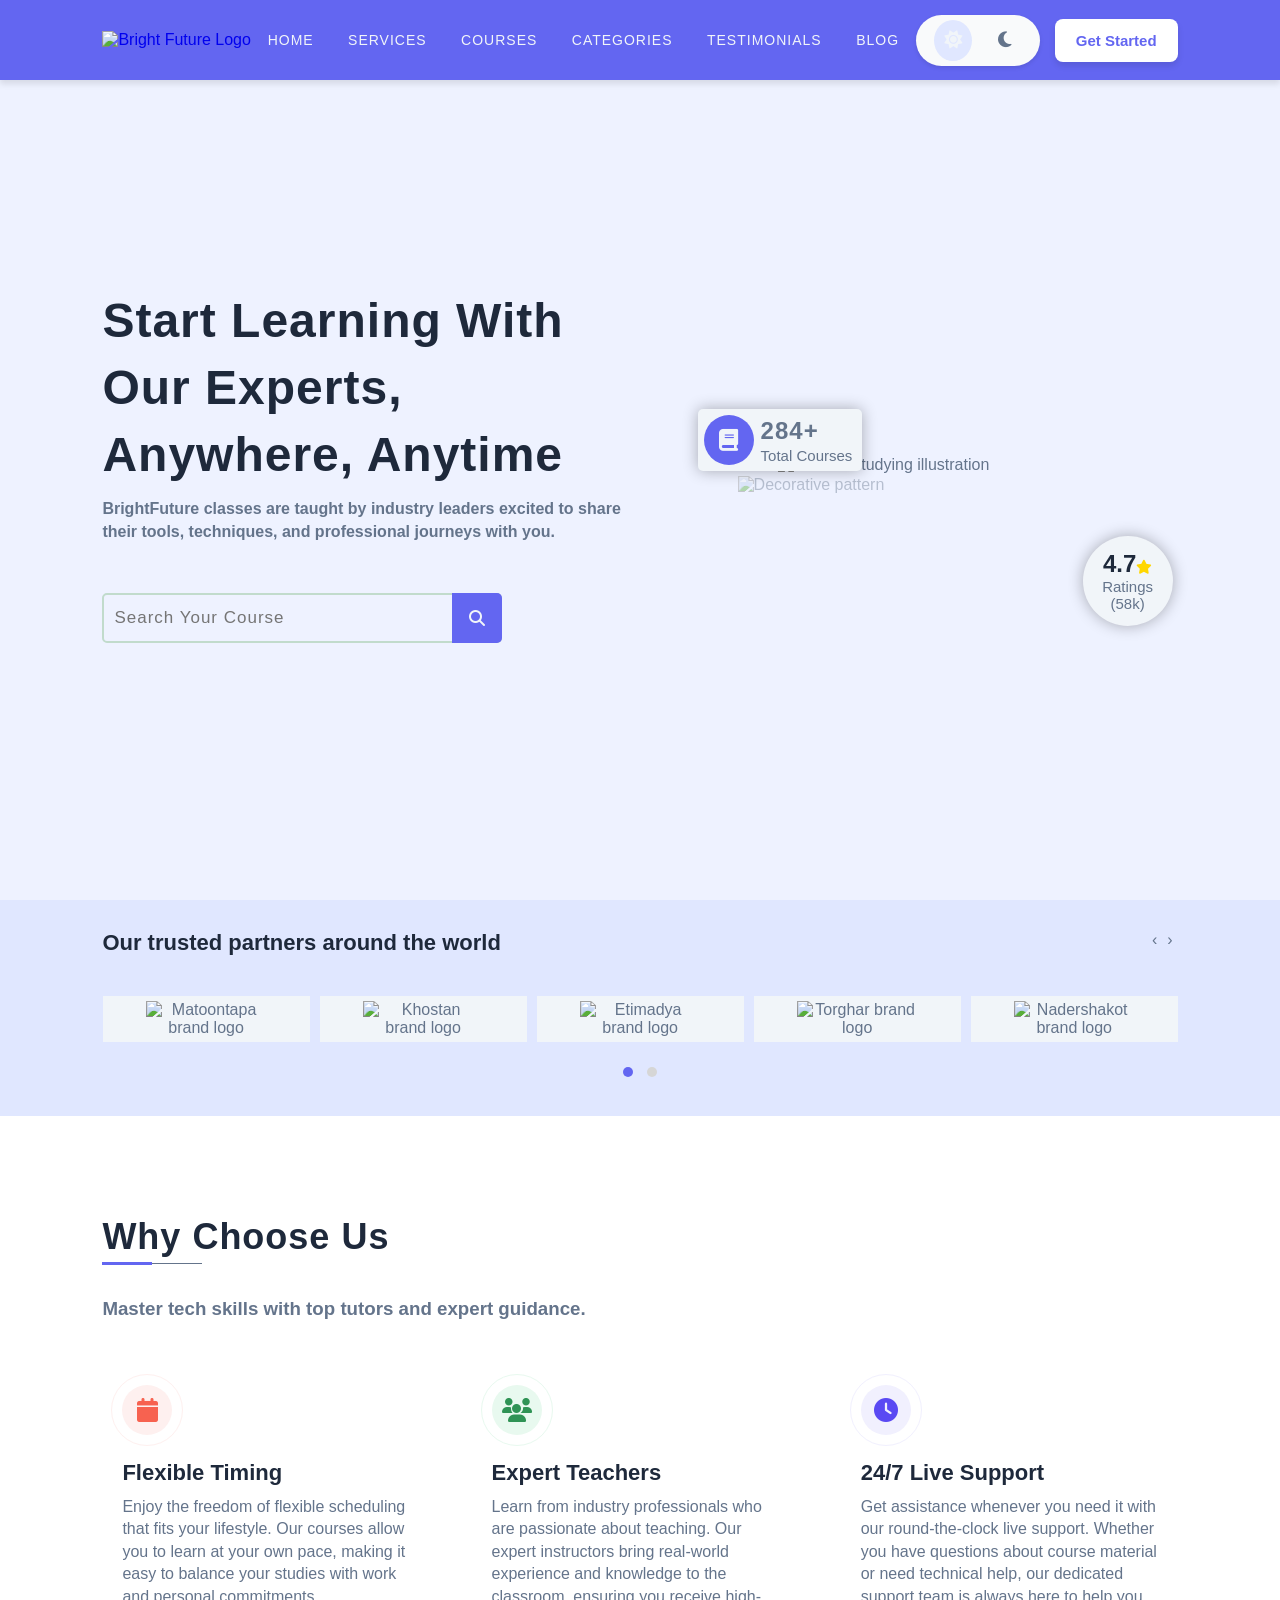
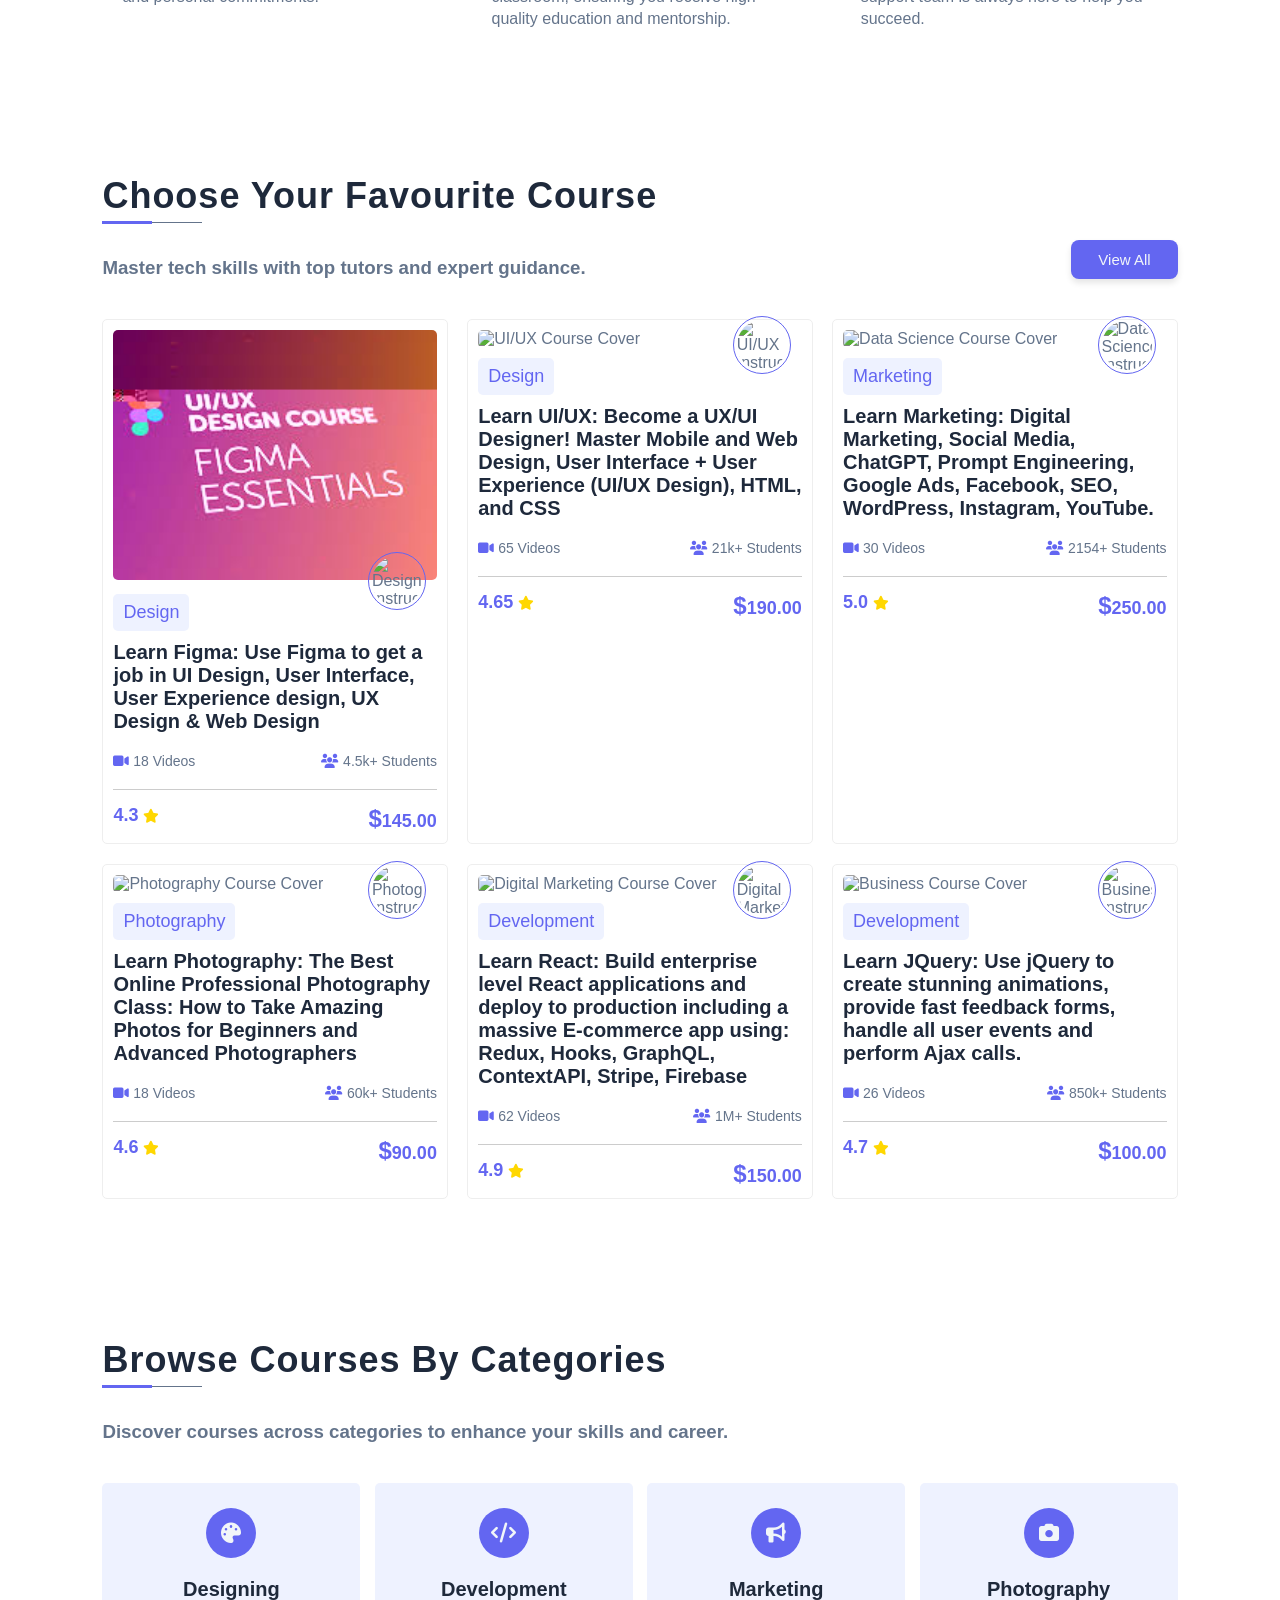
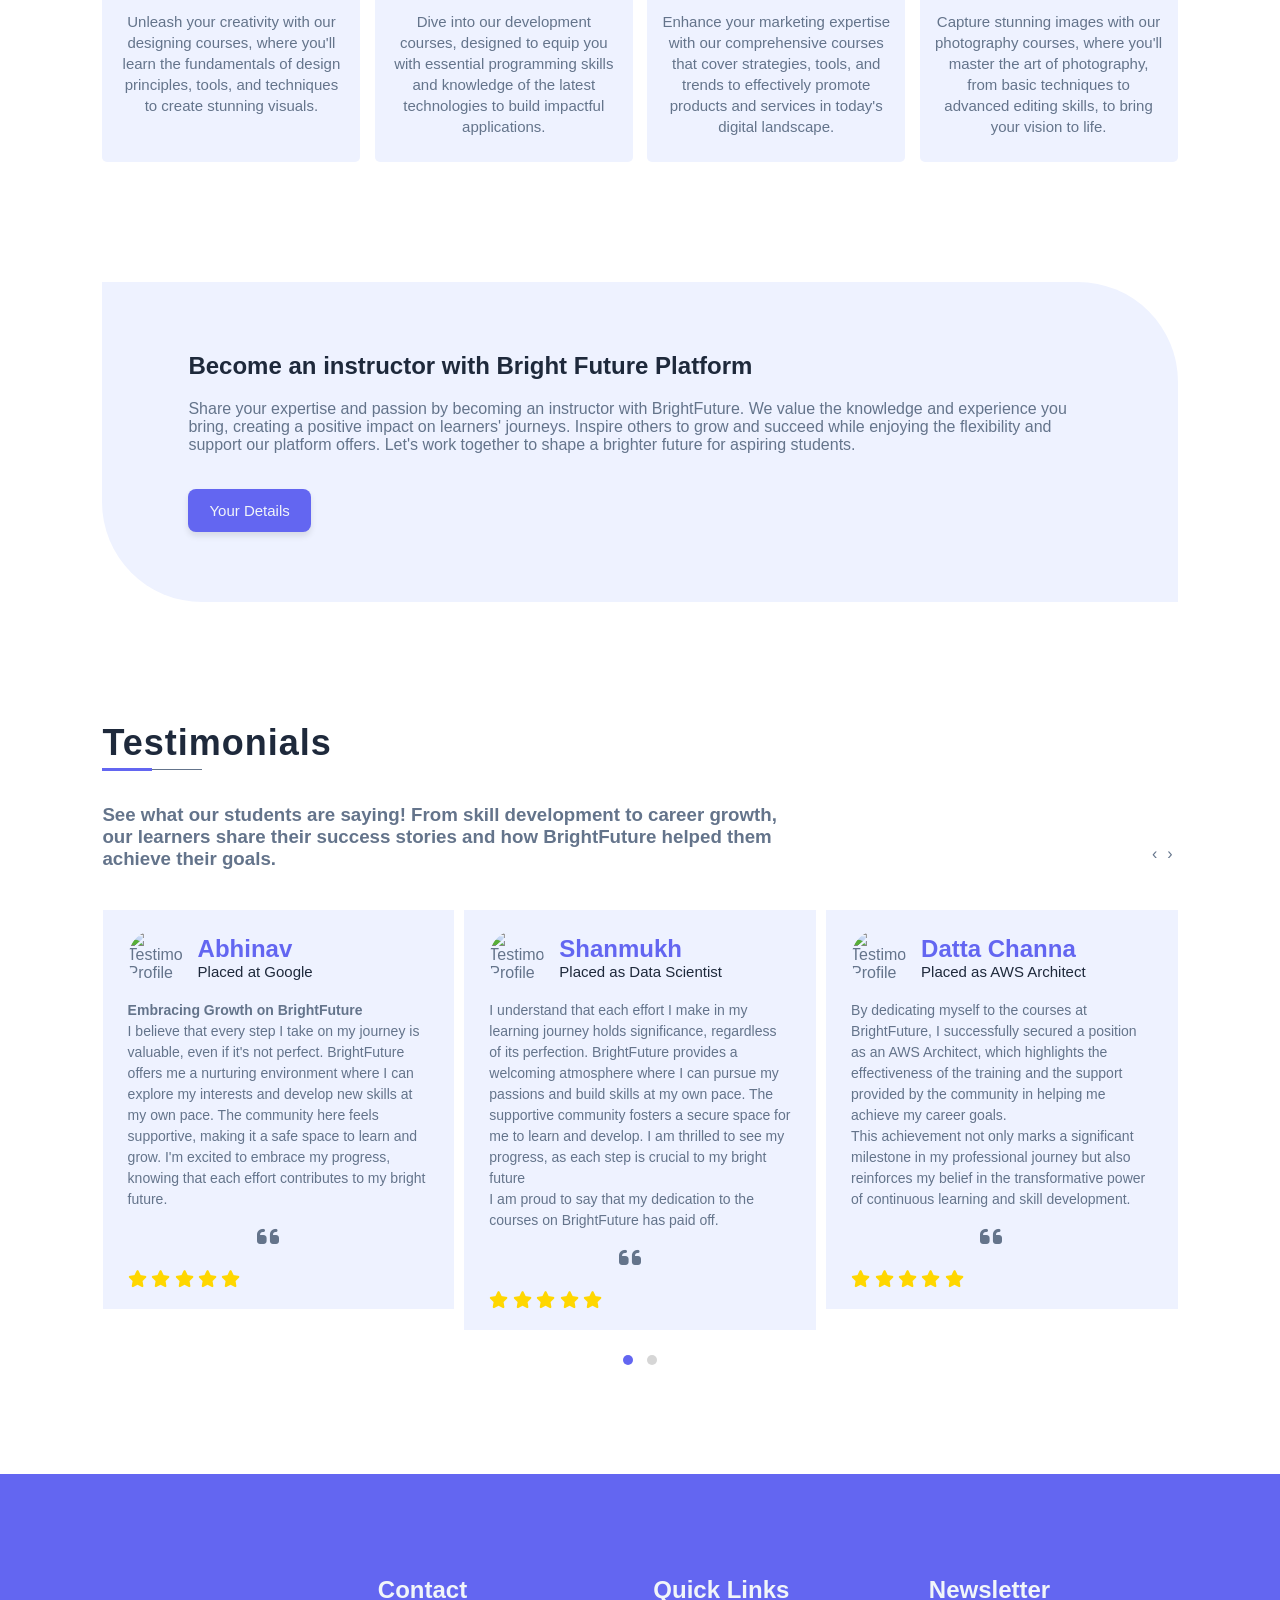
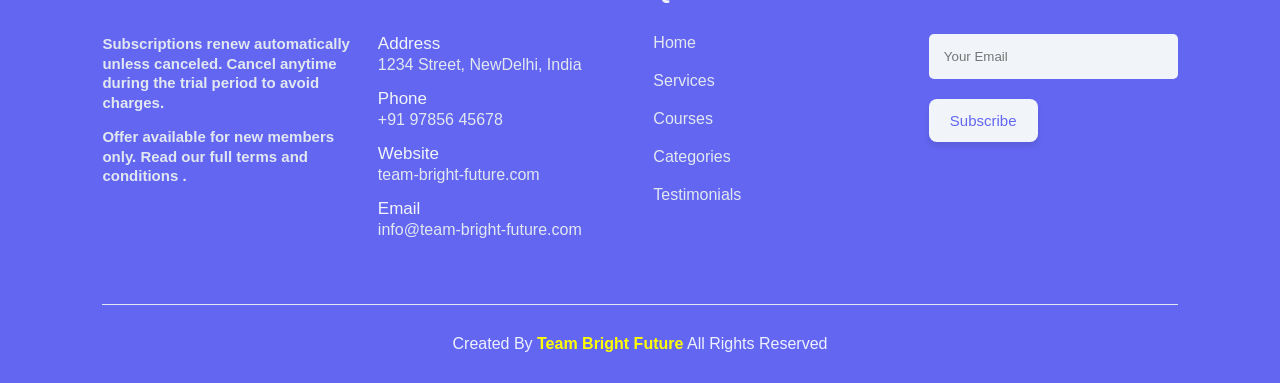
==== commit 8c662496: "Updated SEO friendly!!" ====
--- a/index.html
+++ b/index.html
@@ -12,7 +12,9 @@
 
 	<link rel="stylesheet" href="https://cdnjs.cloudflare.com/ajax/libs/OwlCarousel2/2.3.4/assets/owl.theme.default.min.css" />
 
-	<meta name="viewport" content="width=device-width, initial-scale=1, shrink-to-fit=no">
+	<meta charset="UTF-8">
+	<meta name="viewport" content="width=device-width, initial-scale=1.0">
+	<meta name="description" content="Bright Future - Your gateway to quality education. Explore our diverse range of courses in development, design, photography, and more. Learn from expert instructors and advance your career.">
 	<!-- Google tag (gtag.js) -->
 <script async src="https://www.googletagmanager.com/gtag/js?id=G-D1C3822EPD"></script>
 <script>
@@ -22,7 +24,7 @@
 
   gtag('config', 'G-D1C3822EPD');
 </script>
-	<title>Bright Future</title>
+	<title>Bright Future - Your Gateway to Quality Education</title>
 </head>
 <body>
 <!--   *** Website Container Starts ***   -->
@@ -33,7 +35,7 @@
 	<!--   === Main Navbar Starts ===   -->
 	<nav class="main-navbar">
 		<a href="#" class="logo">
-			<img src="images/home/logo.png">
+			<img src="images/home/logo.png" class="pulse" alt="Bright Future Logo">
 		</a>
 		<ul class="nav-list">
 			<li><a href="#home">Home</a></li>
@@ -71,7 +73,7 @@
 
 		<div class="banner-img slide-in-right">
 			<div class="banner-img-container">
-				<img src="images/home/student.png">
+				<img src="images/home/student.png" alt="Student studying illustration">
 
 				<div class="states">
 					<div class="total-courses">
@@ -91,7 +93,7 @@
 				</div>
 
 				<div class="pattern">
-					<img src="images/home/pattern.png">
+					<img src="images/home/pattern.png" alt="Decorative pattern">
 				</div>
 
 			</div>
@@ -108,22 +110,22 @@
 	<div class="owl-carousel owl-theme partners-slider">
 
     	<div class="item brand-item">
-    		<img src="images/brand-logos/matoontapa.png">
+    		<img src="images/brand-logos/matoontapa.png" alt="Matoontapa brand logo">
     	</div>
     	<div class="item brand-item">
-    		<img src="images/brand-logos/khostan.png">
+    		<img src="images/brand-logos/khostan.png" alt="Khostan brand logo">
     	</div>
     	<div class="item brand-item">
-    		<img src="images/brand-logos/etimadya.png">
+    		<img src="images/brand-logos/etimadya.png" alt="Etimadya brand logo">
     	</div>
     	<div class="item brand-item">
-    		<img src="images/brand-logos/torghar.png">
+    		<img src="images/brand-logos/torghar.png" alt="Torghar brand logo">
     	</div>
     	<div class="item brand-item">
-    		<img src="images/brand-logos/nadershakot.png">
+    		<img src="images/brand-logos/nadershakot.png" alt="Nadershakot brand logo">
     	</div>
     	<div class="item brand-item">
-    		<img src="images/brand-logos/almarah.png">
+    		<img src="images/brand-logos/almarah.png" alt="Almarah brand logo">
     	</div>
 
 	</div>
@@ -190,10 +192,10 @@
 	<div class="course-contents">
 		
 		<div class="course-card">
-			<img src="[data-uri]">
+			<img src="[data-uri]" alt="Student studying illustration">
 			<div class="category">
 				<div class="subject"><h3>Design</h3></div>
-				<img src="https://img-c.udemycdn.com/user/200_H/10978442_cf0f_15.jpg">
+				<img src="https://img-c.udemycdn.com/user/200_H/10978442_cf0f_15.jpg" alt="Design Instructor Profile">
 			</div>
 			<h2 class="course-title">Learn Figma: Use Figma to get a job in UI Design, User Interface, User Experience design, UX Design & Web Design</h2>
 			<div class="course-desc">
@@ -207,10 +209,10 @@
 		</div>
 
 		<div class="course-card">
-			<img src="https://blog.mitsde.com/wp-content/uploads/2024/05/ui-ux.png">
+			<img src="https://blog.mitsde.com/wp-content/uploads/2024/05/ui-ux.png" alt="UI/UX Course Cover">
 			<div class="category">
 				<div class="subject"><h3>Design</h3></div>
-				<img src="https://img-c.udemycdn.com/user/200_H/60589420_18dd_2.jpg">
+				<img src="https://img-c.udemycdn.com/user/200_H/60589420_18dd_2.jpg" alt="UI/UX Instructor Profile">
 			</div>
 			<h2 class="course-title">Learn UI/UX: Become a UX/UI Designer! Master Mobile and Web Design, User Interface + User Experience (UI/UX Design), HTML, and CSS</h2>
 			<div class="course-desc">
@@ -224,10 +226,10 @@
 		</div>
 
 		<div class="course-card">
-			<img src="https://www.edx.org/contentful/ii9ehdcj88bc/5FrVTyqlCYzph6zl8mXiRV/a40413828a26cdb71fa597ed2c158fc5/Marketing.png?w=435&h=245&q=50&fm=webp">
+			<img src="https://www.edx.org/contentful/ii9ehdcj88bc/5FrVTyqlCYzph6zl8mXiRV/a40413828a26cdb71fa597ed2c158fc5/Marketing.png?w=435&h=245&q=50&fm=webp" alt="Data Science Course Cover">
 			<div class="category">
 				<div class="subject"><h3>Marketing</h3></div>
-				<img src="https://img-c.udemycdn.com/user/200_H/36921905_7a32_6.jpg">
+				<img src="https://img-c.udemycdn.com/user/200_H/36921905_7a32_6.jpg" alt="Data Science Instructor Profile">
 			</div>
 			<h2 class="course-title">Learn Marketing: Digital Marketing, Social Media, ChatGPT, Prompt Engineering, Google Ads, Facebook, SEO, WordPress, Instagram, YouTube.</h2>
 			<div class="course-desc">
@@ -241,10 +243,10 @@
 		</div>
 
 		<div class="course-card">
-			<img src="https://www.sudhirshivaramphotography.com/wp-content/uploads/2023/04/Lightroom-H-2.jpg">
+			<img src="https://www.sudhirshivaramphotography.com/wp-content/uploads/2023/04/Lightroom-H-2.jpg" alt="Photography Course Cover">
 			<div class="category">
 				<div class="subject"><h3>Photography</h3></div>
-				<img src="https://www.sudhirshivaramphotography.com/wp-content/themes/sspv4/assets/img/sudhir/sudhir-new-website-sign.png">
+				<img src="https://www.sudhirshivaramphotography.com/wp-content/themes/sspv4/assets/img/sudhir/sudhir-new-website-sign.png" alt="Photography Instructor Profile">
 			</div>
 			<h2 class="course-title">Learn Photography: The Best Online Professional Photography Class: How to Take Amazing Photos for Beginners and Advanced Photographers</h2>
 			<div class="course-desc">
@@ -258,10 +260,10 @@
 		</div>
 
 		<div class="course-card">
-			<img src="https://images.ctfassets.net/aq13lwl6616q/6zCIfQKcUgpsnIqOwr3v2K/f5532e81dd84804b053765008e429afb/complete_React_Developer_zero_to_mastery_ztm.png?w=500&fm=webp">
+			<img src="https://images.ctfassets.net/aq13lwl6616q/6zCIfQKcUgpsnIqOwr3v2K/f5532e81dd84804b053765008e429afb/complete_React_Developer_zero_to_mastery_ztm.png?w=500&fm=webp" alt="Digital Marketing Course Cover">
 			<div class="category">
 				<div class="subject"><h3>Development</h3></div>
-				<img src="https://img-c.udemycdn.com/user/200_H/31926668_94e7_6.jpg">
+				<img src="https://img-c.udemycdn.com/user/200_H/31926668_94e7_6.jpg" alt="Digital Marketing Instructor Profile">
 			</div>
 			<h2 class="course-title">Learn React: Build enterprise level React applications and deploy to production including a massive E-commerce app using: Redux, Hooks, GraphQL, ContextAPI, Stripe, Firebase</h2>
 			<div class="course-desc">
@@ -275,10 +277,10 @@
 		</div>
 
 		<div class="course-card">
-			<img src="https://images.ctfassets.net/aq13lwl6616q/5Vsjisy7BEI69JhQoonaZh/7712f3b736be815a1f1ed7ad867ac52b/Complete_Web_Developer_Zero_to_Mastery.png?w=500&fm=webp">
+			<img src="https://images.ctfassets.net/aq13lwl6616q/5Vsjisy7BEI69JhQoonaZh/7712f3b736be815a1f1ed7ad867ac52b/Complete_Web_Developer_Zero_to_Mastery.png?w=500&fm=webp" alt="Business Course Cover">
 			<div class="category">
 				<div class="subject"><h3>Development</h3></div>
-				<img src="https://img-c.udemycdn.com/user/200_H/23441044_0d50_8.jpg">
+				<img src="https://img-c.udemycdn.com/user/200_H/23441044_0d50_8.jpg" alt="Business Instructor Profile">
 			</div>
 			<h2 class="course-title">Learn JQuery: Use jQuery to create stunning animations, provide fast feedback forms, handle all user events and perform Ajax calls.</h2>
 			<div class="course-desc">
@@ -375,7 +377,7 @@
     	<div class="item testimonials-item">
     		<div class="profile">
     			<div class="profile-image">
-    				<img src="https://media.licdn.com/dms/image/v2/D4D03AQHn31rsWu7Tjg/profile-displayphoto-shrink_400_400/profile-displayphoto-shrink_400_400/0/1669734309444?e=1732752000&v=beta&t=J241nTncLRAd-9OPKvTfxlP7Q5OXvy7pUKnW5wWO_dw">
+    				<img src="https://media.licdn.com/dms/image/v2/D4D03AQHn31rsWu7Tjg/profile-displayphoto-shrink_400_400/profile-displayphoto-shrink_400_400/0/1669734309444?e=1732752000&v=beta&t=J241nTncLRAd-9OPKvTfxlP7Q5OXvy7pUKnW5wWO_dw" alt="Testimonial Profile 1">
     			</div>
     			<div class="profile-desc">
     				<span>Abhinav</span>
@@ -399,7 +401,7 @@
     	<div class="item testimonials-item">
     		<div class="profile">
     			<div class="profile-image">
-    				<img src="https://media.licdn.com/dms/image/v2/D5635AQEq7RzzGQst6w/profile-framedphoto-shrink_400_400/profile-framedphoto-shrink_400_400/0/1725454089975?e=1727780400&v=beta&t=fQKY03vL-Y6YJMENaruWJv0tv3KFopiaALPFAknvnQM">
+    				<img src="https://media.licdn.com/dms/image/v2/D5635AQEq7RzzGQst6w/profile-framedphoto-shrink_400_400/profile-framedphoto-shrink_400_400/0/1725454089975?e=1727780400&v=beta&t=fQKY03vL-Y6YJMENaruWJv0tv3KFopiaALPFAknvnQM" alt="Testimonial Profile 2">
     			</div>
     			<div class="profile-desc">
     				<span>Shanmukh</span>
@@ -422,7 +424,7 @@
     	<div class="item testimonials-item">
     		<div class="profile">
     			<div class="profile-image">
-    				<img src="https://media.licdn.com/dms/image/v2/D5603AQFBp47QvErSeg/profile-displayphoto-shrink_400_400/profile-displayphoto-shrink_400_400/0/1726910844739?e=1732752000&v=beta&t=fjLhaLXiO9O0faz1ny7dqtg5lG7foAFcQNgmftCq6cE">
+    				<img src="https://media.licdn.com/dms/image/v2/D5603AQFBp47QvErSeg/profile-displayphoto-shrink_400_400/profile-displayphoto-shrink_400_400/0/1726910844739?e=1732752000&v=beta&t=fjLhaLXiO9O0faz1ny7dqtg5lG7foAFcQNgmftCq6cE" alt="Testimonial Profile 3">
     			</div>
     			<div class="profile-desc">
     				<span>Datta Channa</span>
@@ -445,7 +447,7 @@
     	<div class="item testimonials-item">
     		<div class="profile">
     			<div class="profile-image">
-    				<img src="https://media.licdn.com/dms/image/v2/D4E03AQHoCeWhFPBCUg/profile-displayphoto-shrink_400_400/profile-displayphoto-shrink_400_400/0/1722177560510?e=1732752000&v=beta&t=-XGuWqUJoIU3tGmEP2hpqXDEin1EMDg5H_TTOWUB_Js">
+    				<img src="https://media.licdn.com/dms/image/v2/D4E03AQHoCeWhFPBCUg/profile-displayphoto-shrink_400_400/profile-displayphoto-shrink_400_400/0/1722177560510?e=1732752000&v=beta&t=-XGuWqUJoIU3tGmEP2hpqXDEin1EMDg5H_TTOWUB_Js" alt="Testimonial Profile 4">
     			</div>
     			<div class="profile-desc">
     				<span>Tushar Halder</span>
@@ -468,7 +470,7 @@
     	<div class="item testimonials-item">
     		<div class="profile">
     			<div class="profile-image">
-    				<img src="https://media.licdn.com/dms/image/sync/v2/C5627AQF7HzbPT5_sDQ/articleshare-shrink_800/articleshare-shrink_800/0/1712189726842?e=1727784000&v=beta&t=Ps4v8UHNasqPFhSfI3rab2IcSWX3UC_BvB5S-Ec3q74	">
+    				<img src="https://media.licdn.com/dms/image/sync/v2/C5627AQF7HzbPT5_sDQ/articleshare-shrink_800/articleshare-shrink_800/0/1712189726842?e=1727784000&v=beta&t=Ps4v8UHNasqPFhSfI3rab2IcSWX3UC_BvB5S-Ec3q74" alt="Testimonial Profile 5">
     			</div>
     			<div class="profile-desc">
     				<span>Aditi Goyal</span>
@@ -501,7 +503,7 @@
 		
 		<div class="footer-col footer-col-1">
 			<div class="col-title">
-				<img src="images/home/logo.png">
+				<img src="images/home/logo.png" alt="Bright Future Logo">
 			</div>
 			<div class="col-contents">
 				<p><strong>Subscriptions renew automatically unless canceled. Cancel anytime during the trial period to avoid charges.</strong></p>
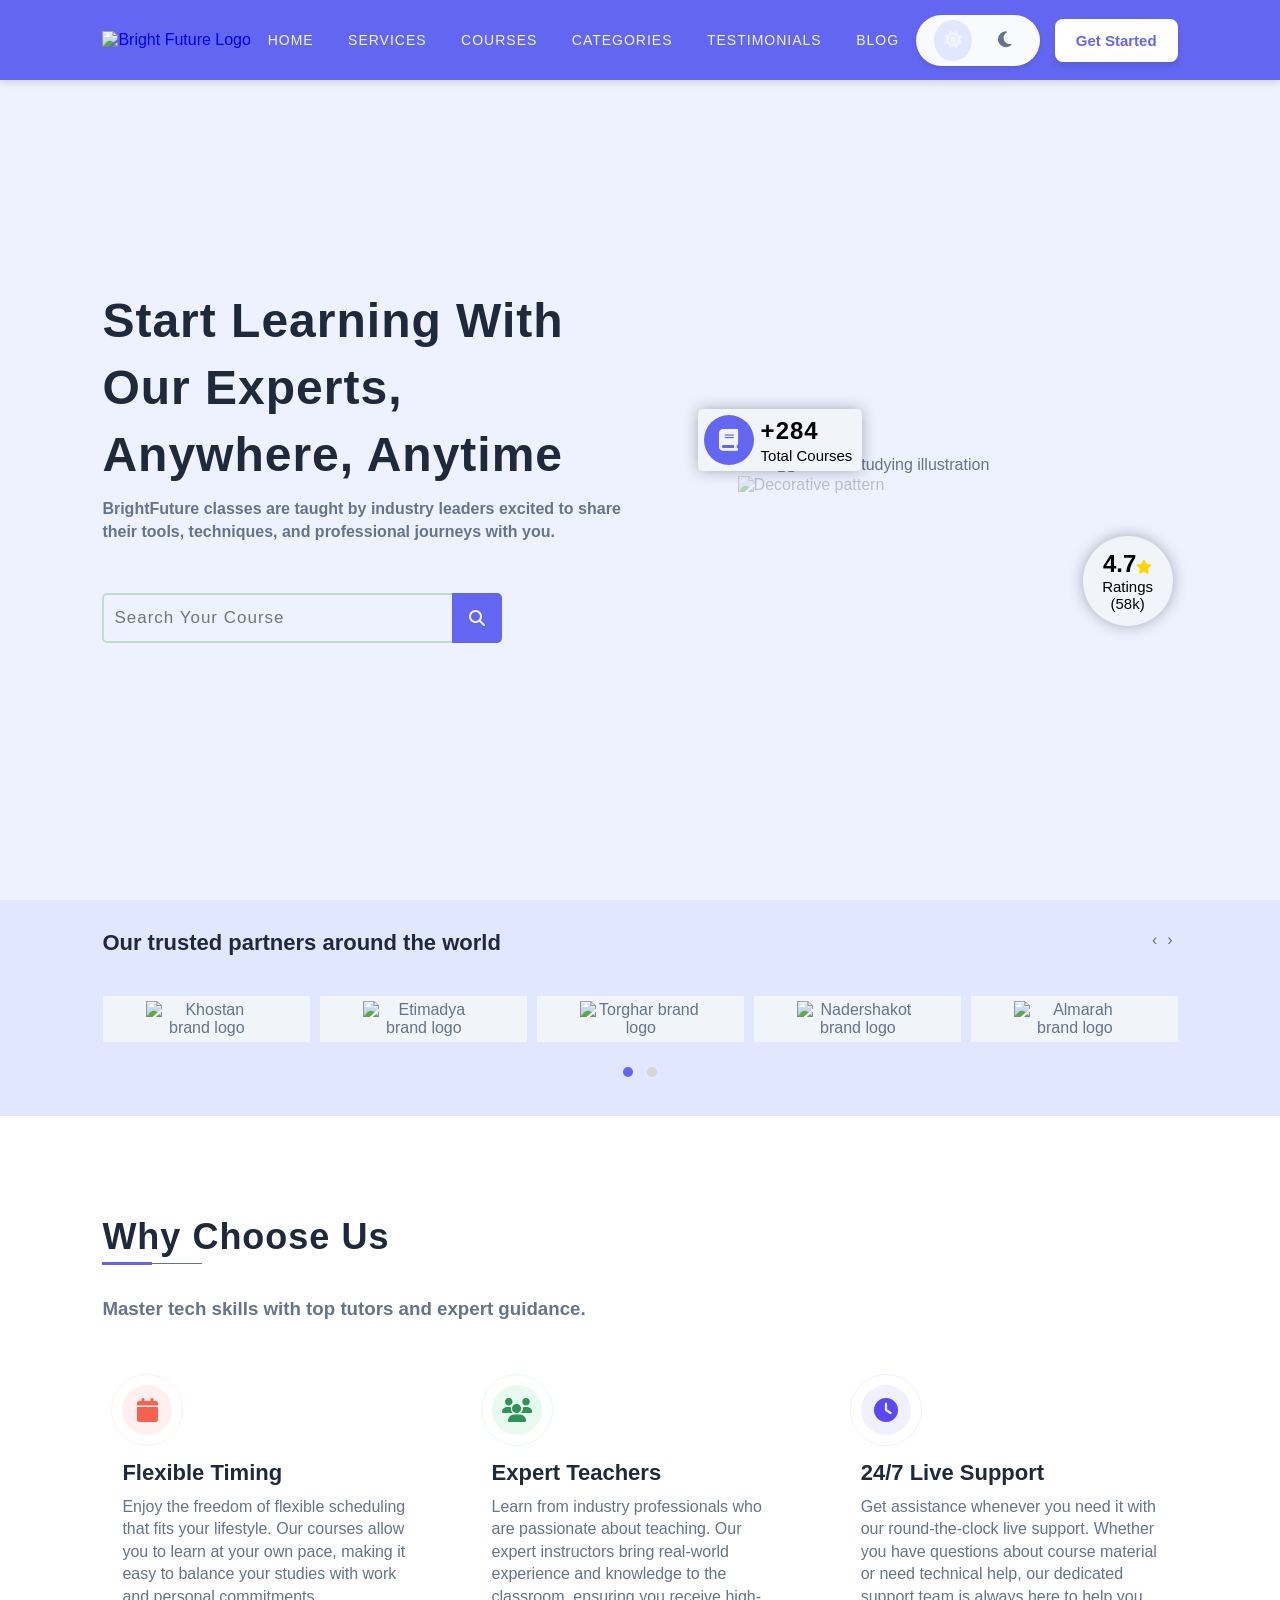
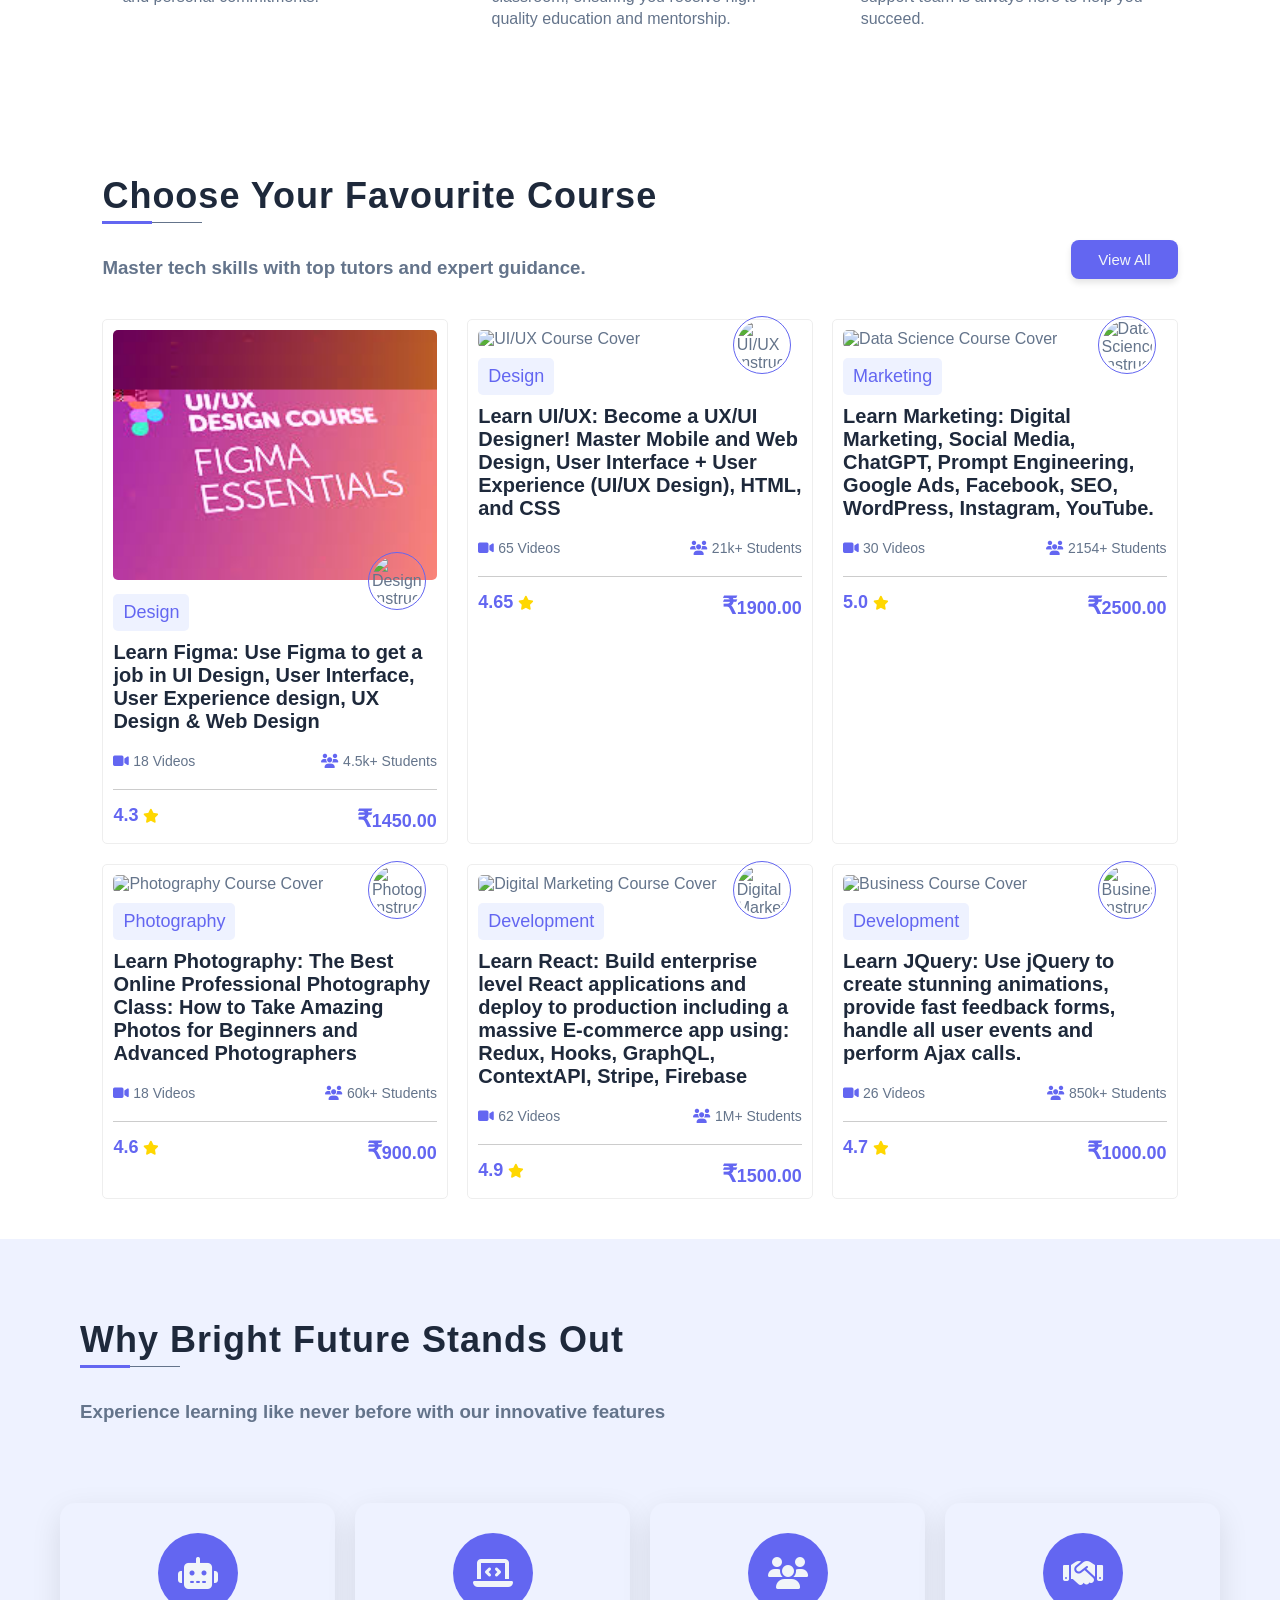
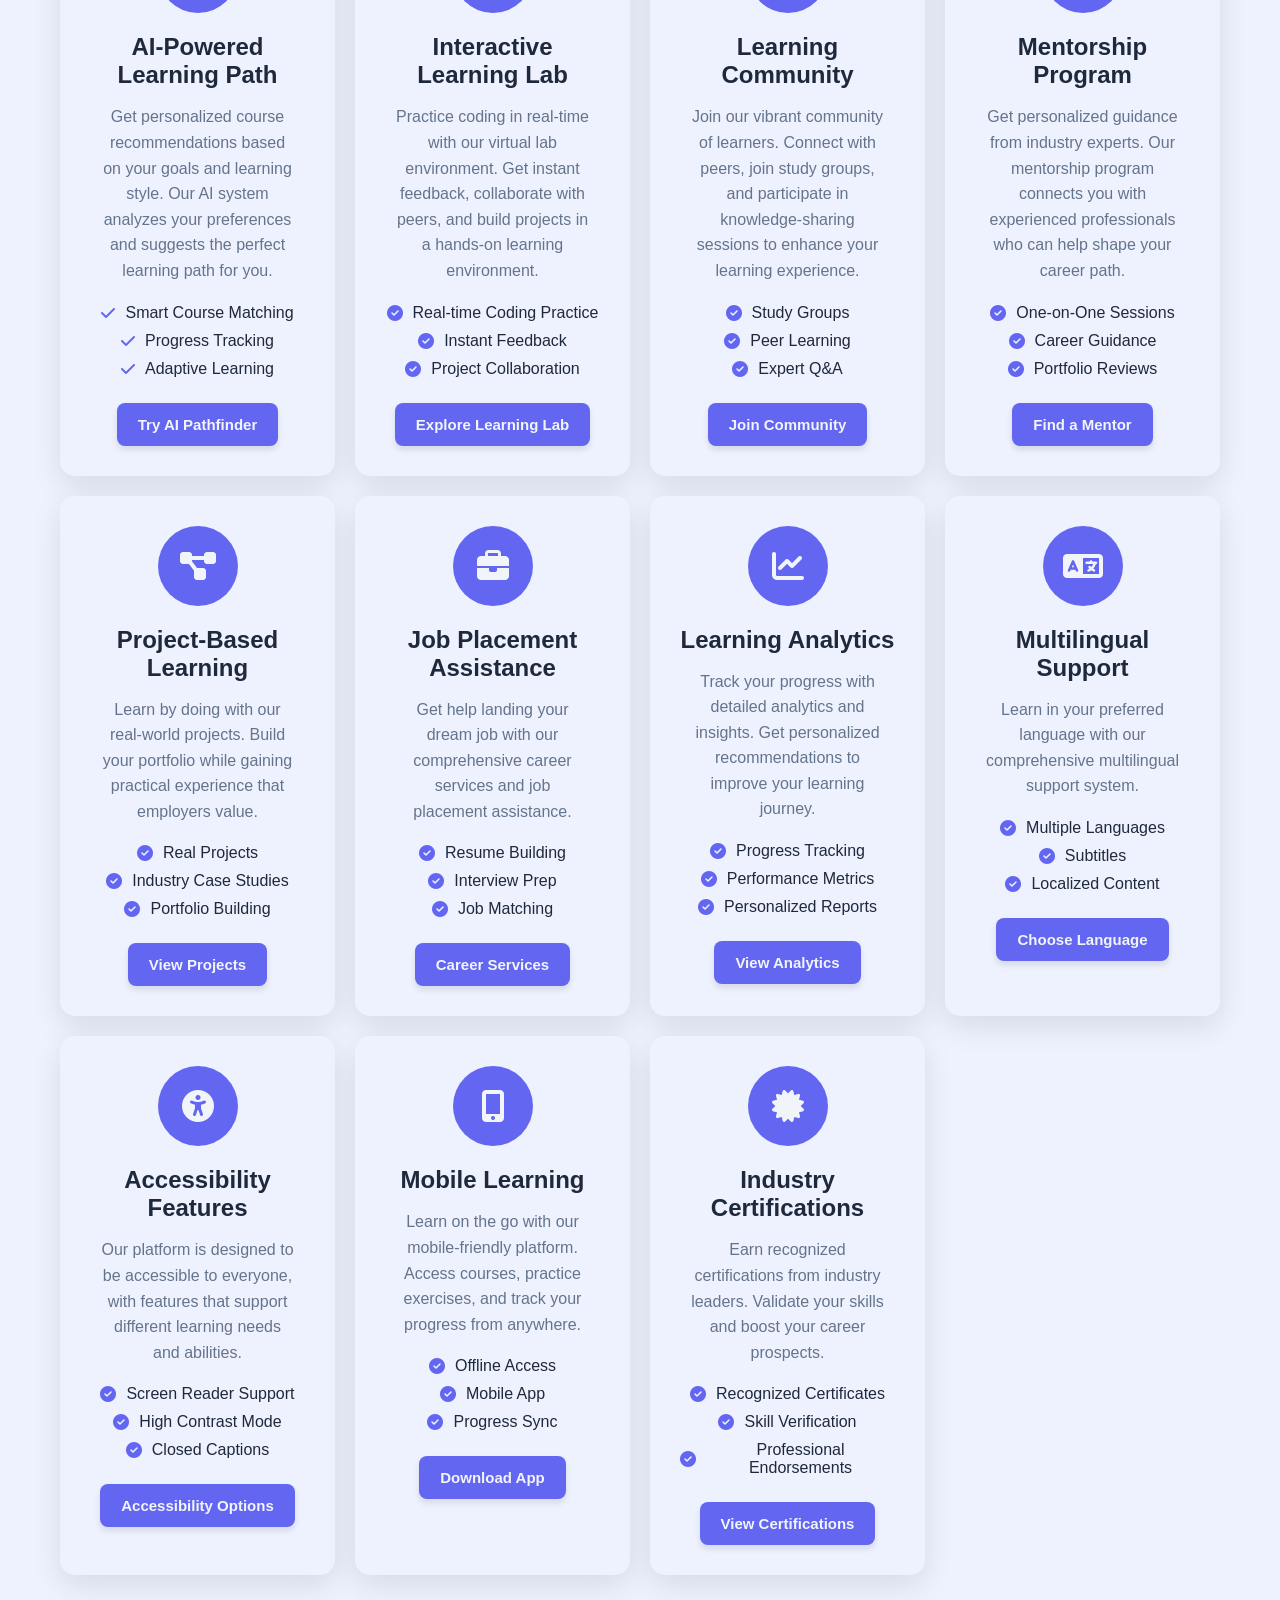
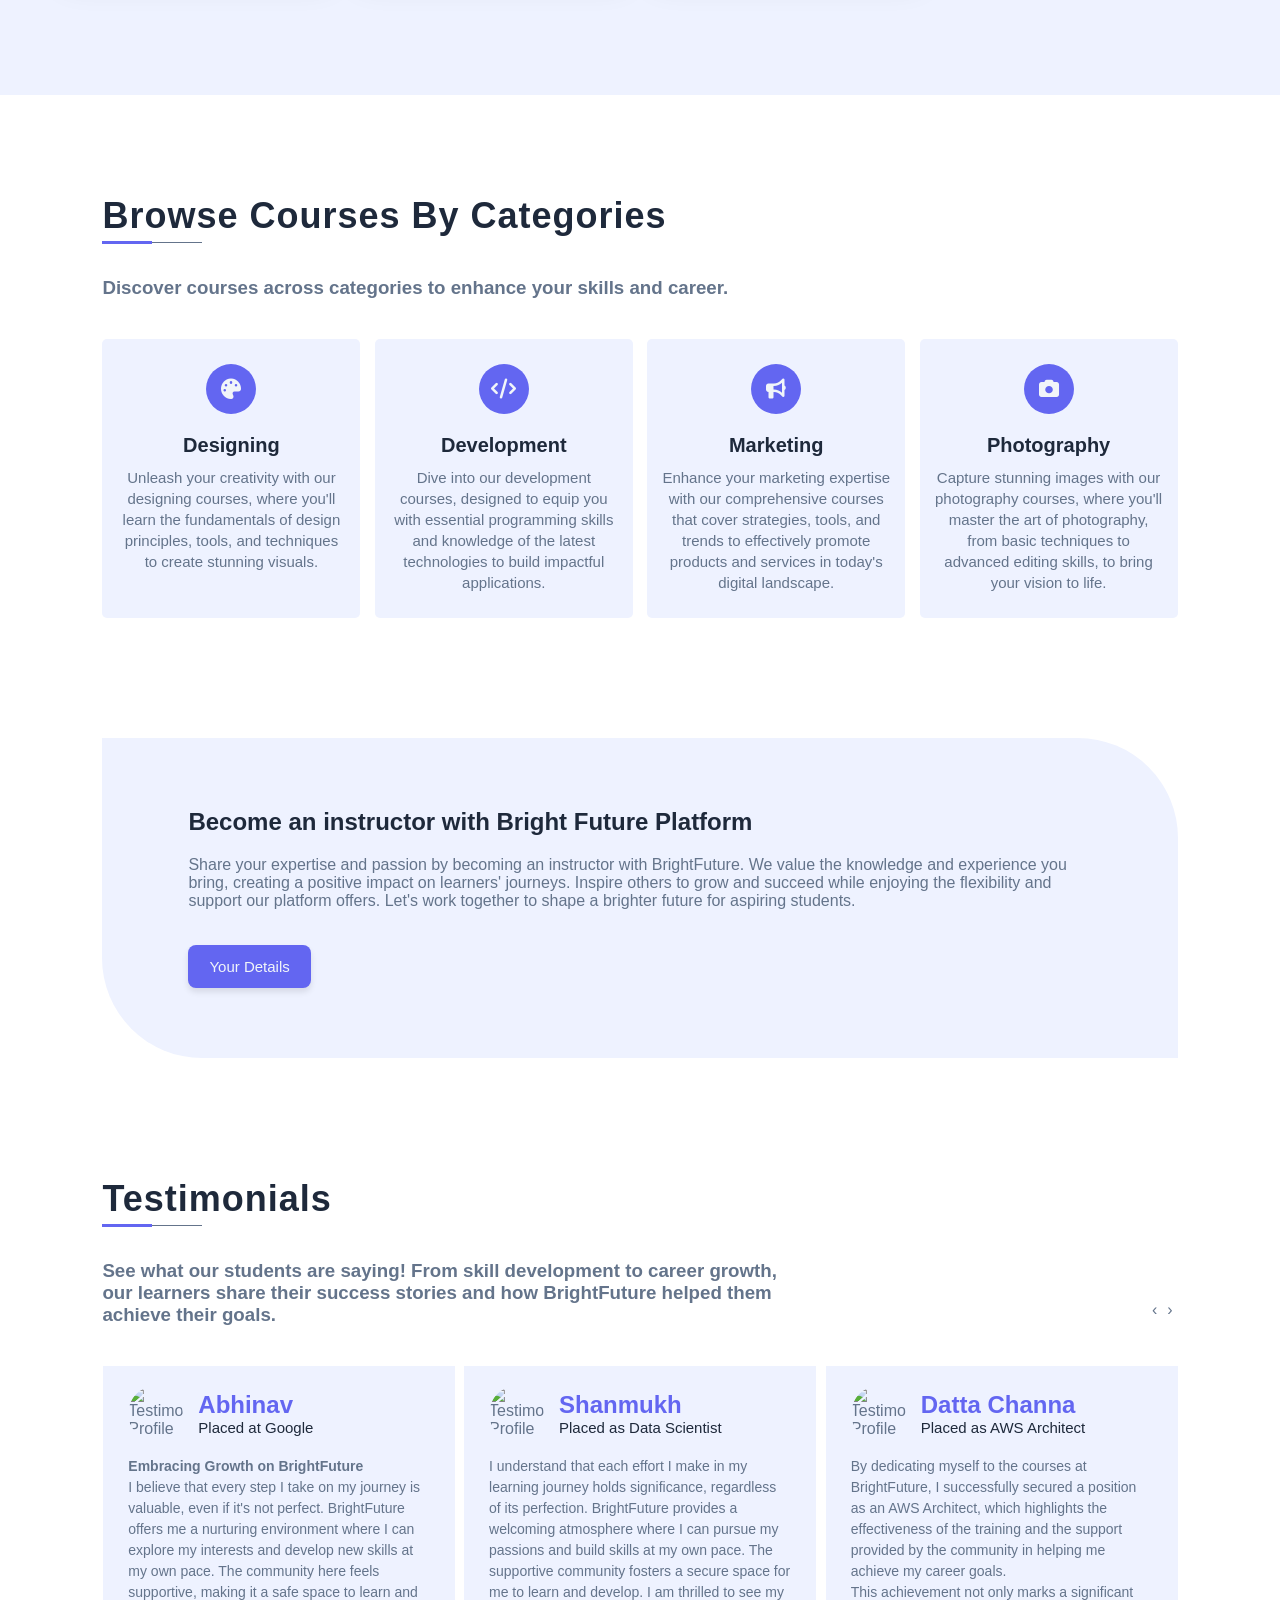
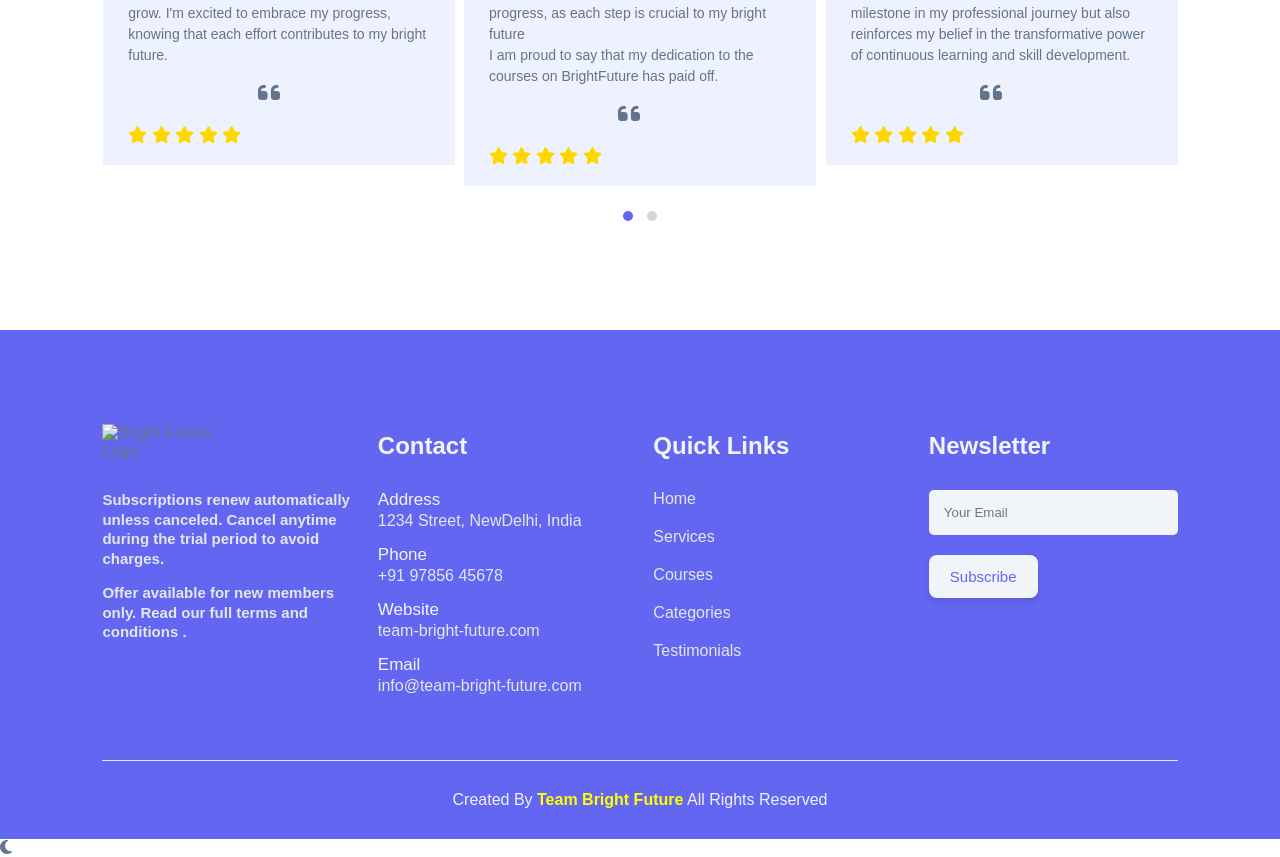
==== commit a721b642: "Updated!!" ====
--- a/index.html
+++ b/index.html
@@ -81,7 +81,7 @@
 							<i class="fa-solid fa-book"></i>
 						</div>
 						<div class="desc">
-							<span>284+</span>
+							<span>	+284</span>
 							<span>Total Courses</span>
 						</div>
 					</div>
@@ -204,7 +204,7 @@
 			</div>
 			<div class="course-ratings">
 				<span>4.3 <i class="fa-solid fa-star"></i></span>
-				<span><b>$</b>145.00</span>
+				<span><b>₹</b>1450.00</span>
 			</div>
 		</div>
 
@@ -221,7 +221,7 @@
 			</div>
 			<div class="course-ratings">
 				<span>4.65 <i class="fa-solid fa-star"></i></span>
-				<span><b>$</b>190.00</span>
+				<span><b>₹</b>1900.00</span>
 			</div>
 		</div>
 
@@ -238,7 +238,7 @@
 			</div>
 			<div class="course-ratings">
 				<span>5.0 <i class="fa-solid fa-star"></i></span>
-				<span><b>$</b>250.00</span>
+				<span><b>₹</b>2500.00</span>
 			</div>
 		</div>
 
@@ -255,7 +255,7 @@
 			</div>
 			<div class="course-ratings">
 				<span>4.6 <i class="fa-solid fa-star"></i></span>
-				<span><b>$</b>90.00</span>
+				<span><b>₹</b>900.00</span>
 			</div>
 		</div>
 
@@ -272,7 +272,7 @@
 			</div>
 			<div class="course-ratings">
 				<span>4.9 <i class="fa-solid fa-star"></i></span>
-				<span><b>$</b>150.00</span>
+				<span><b>₹</b>1500.00</span>
 			</div>
 		</div>
 
@@ -289,7 +289,7 @@
 			</div>
 			<div class="course-ratings">
 				<span>4.7 <i class="fa-solid fa-star"></i></span>
-				<span><b>$</b>100.00</span>
+				<span><b>₹</b>1000.00</span>
 			</div>
 		</div>
 
@@ -297,6 +297,204 @@
 	<!--   *** Courses Contents Ends ***   -->
 </section>
 <!--   *** Courses Section Ends ***   -->
+
+<!--   *** Unique Features Section Starts ***   -->
+<section class="unique-features" id="features">
+	<header class="section-header">
+		<h1>Why Bright Future Stands Out</h1>
+		<p><strong><h3>Experience learning like never before with our innovative features</h3></strong></p>
+	</header>
+
+	<div class="features-container">
+		<!-- AI Learning Path Feature -->
+		<div class="feature-card">
+			<div class="feature-icon">
+				<i class="fas fa-robot"></i>
+			</div>
+			<div class="feature-content">
+				<h3>AI-Powered Learning Path</h3>
+				<p>Get personalized course recommendations based on your goals and learning style. Our AI system analyzes your preferences and suggests the perfect learning path for you.</p>
+				<div class="feature-highlights">
+					<span><i class="fas fa-check"></i> Smart Course Matching</span>
+					<span><i class="fas fa-check"></i> Progress Tracking</span>
+					<span><i class="fas fa-check"></i> Adaptive Learning</span>
+				</div>
+				<button class="feature-btn btn" onclick="window.location.href='ai-pathfinder.html'">Try AI Pathfinder</button>
+			</div>
+		</div>
+
+		<!-- Interactive Learning Feature -->
+		<div class="feature-card">
+			<div class="feature-icon">
+				<i class="fas fa-laptop-code"></i>
+			</div>
+			<div class="feature-content">
+				<h3>Interactive Learning Lab</h3>
+				<p>Practice coding in real-time with our virtual lab environment. Get instant feedback, collaborate with peers, and build projects in a hands-on learning environment.</p>
+				<div class="feature-highlights">
+					<span><i class="fas fa-check-circle"></i> Real-time Coding Practice</span>
+					<span><i class="fas fa-check-circle"></i> Instant Feedback</span>
+					<span><i class="fas fa-check-circle"></i> Project Collaboration</span>
+				</div>
+				<button class="feature-btn btn" onclick="window.location.href='https://codeanywhere.com/'">Explore Learning Lab</button>
+			</div>
+		</div>
+
+		<!-- Community Learning Feature -->
+		<div class="feature-card">
+			<div class="feature-icon">
+				<i class="fas fa-users"></i>
+			</div>
+			<div class="feature-content">
+				<h3>Learning Community</h3>
+				<p>Join our vibrant community of learners. Connect with peers, join study groups, and participate in knowledge-sharing sessions to enhance your learning experience.</p>
+				<div class="feature-highlights">
+					<span><i class="fas fa-check-circle"></i> Study Groups</span>
+					<span><i class="fas fa-check-circle"></i> Peer Learning</span>
+					<span><i class="fas fa-check-circle"></i> Expert Q&A</span>
+				</div>
+				<button class="feature-btn btn" onclick="window.location.href='https://discord.com/invite/code'">Join Community</button>
+			</div>
+		</div>
+
+		<!-- Mentorship Program Feature -->
+		<div class="feature-card">
+			<div class="feature-icon">
+				<i class="fas fa-handshake"></i>
+			</div>
+			<div class="feature-content">
+				<h3>Mentorship Program</h3>
+				<p>Get personalized guidance from industry experts. Our mentorship program connects you with experienced professionals who can help shape your career path.</p>
+				<div class="feature-highlights">
+					<span><i class="fas fa-check-circle"></i> One-on-One Sessions</span>
+					<span><i class="fas fa-check-circle"></i> Career Guidance</span>
+					<span><i class="fas fa-check-circle"></i> Portfolio Reviews</span>
+				</div>
+				<button class="feature-btn btn">Find a Mentor</button>
+			</div>
+		</div>
+
+		<!-- Project-Based Learning Feature -->
+		<div class="feature-card">
+			<div class="feature-icon">
+				<i class="fas fa-project-diagram"></i>
+			</div>
+			<div class="feature-content">
+				<h3>Project-Based Learning</h3>
+				<p>Learn by doing with our real-world projects. Build your portfolio while gaining practical experience that employers value.</p>
+				<div class="feature-highlights">
+					<span><i class="fas fa-check-circle"></i> Real Projects</span>
+					<span><i class="fas fa-check-circle"></i> Industry Case Studies</span>
+					<span><i class="fas fa-check-circle"></i> Portfolio Building</span>
+				</div>
+				<button class="feature-btn btn">View Projects</button>
+			</div>
+		</div>
+
+		<!-- Job Placement Feature -->
+		<div class="feature-card">
+			<div class="feature-icon">
+				<i class="fas fa-briefcase"></i>
+			</div>
+			<div class="feature-content">
+				<h3>Job Placement Assistance</h3>
+				<p>Get help landing your dream job with our comprehensive career services and job placement assistance.</p>
+				<div class="feature-highlights">
+					<span><i class="fas fa-check-circle"></i> Resume Building</span>
+					<span><i class="fas fa-check-circle"></i> Interview Prep</span>
+					<span><i class="fas fa-check-circle"></i> Job Matching</span>
+				</div>
+				<button class="feature-btn btn">Career Services</button>
+			</div>
+		</div>
+
+		<!-- Learning Analytics Feature -->
+		<div class="feature-card">
+			<div class="feature-icon">
+				<i class="fas fa-chart-line"></i>
+			</div>
+			<div class="feature-content">
+				<h3>Learning Analytics</h3>
+				<p>Track your progress with detailed analytics and insights. Get personalized recommendations to improve your learning journey.</p>
+				<div class="feature-highlights">
+					<span><i class="fas fa-check-circle"></i> Progress Tracking</span>
+					<span><i class="fas fa-check-circle"></i> Performance Metrics</span>
+					<span><i class="fas fa-check-circle"></i> Personalized Reports</span>
+				</div>
+				<button class="feature-btn btn">View Analytics</button>
+			</div>
+		</div>
+
+		<!-- Multilingual Support Feature -->
+		<div class="feature-card">
+			<div class="feature-icon">
+				<i class="fas fa-language"></i>
+			</div>
+			<div class="feature-content">
+				<h3>Multilingual Support</h3>
+				<p>Learn in your preferred language with our comprehensive multilingual support system.</p>
+				<div class="feature-highlights">
+					<span><i class="fas fa-check-circle"></i> Multiple Languages</span>
+					<span><i class="fas fa-check-circle"></i> Subtitles</span>
+					<span><i class="fas fa-check-circle"></i> Localized Content</span>
+				</div>
+				<button class="feature-btn btn">Choose Language</button>
+			</div>
+		</div>
+
+		<!-- Accessibility Features -->
+		<div class="feature-card">
+			<div class="feature-icon">
+				<i class="fas fa-universal-access"></i>
+			</div>
+			<div class="feature-content">
+				<h3>Accessibility Features</h3>
+				<p>Our platform is designed to be accessible to everyone, with features that support different learning needs and abilities.</p>
+				<div class="feature-highlights">
+					<span><i class="fas fa-check-circle"></i> Screen Reader Support</span>
+					<span><i class="fas fa-check-circle"></i> High Contrast Mode</span>
+					<span><i class="fas fa-check-circle"></i> Closed Captions</span>
+				</div>
+				<button class="feature-btn btn">Accessibility Options</button>
+			</div>
+		</div>
+
+		<!-- Mobile Learning Feature -->
+		<div class="feature-card">
+			<div class="feature-icon">
+				<i class="fas fa-mobile-alt"></i>
+			</div>
+			<div class="feature-content">
+				<h3>Mobile Learning</h3>
+				<p>Learn on the go with our mobile-friendly platform. Access courses, practice exercises, and track your progress from anywhere.</p>
+				<div class="feature-highlights">
+					<span><i class="fas fa-check-circle"></i> Offline Access</span>
+					<span><i class="fas fa-check-circle"></i> Mobile App</span>
+					<span><i class="fas fa-check-circle"></i> Progress Sync</span>
+				</div>
+				<button class="feature-btn btn">Download App</button>
+			</div>
+		</div>
+
+		<!-- Industry Certification Feature -->
+		<div class="feature-card">
+			<div class="feature-icon">
+				<i class="fas fa-certificate"></i>
+			</div>
+			<div class="feature-content">
+				<h3>Industry Certifications</h3>
+				<p>Earn recognized certifications from industry leaders. Validate your skills and boost your career prospects.</p>
+				<div class="feature-highlights">
+					<span><i class="fas fa-check-circle"></i> Recognized Certificates</span>
+					<span><i class="fas fa-check-circle"></i> Skill Verification</span>
+					<span><i class="fas fa-check-circle"></i> Professional Endorsements</span>
+				</div>
+				<button class="feature-btn btn">View Certifications</button>
+			</div>
+		</div>
+	</div>
+</section>
+<!--   *** Unique Features Section Ends ***   -->
 
 <!--   *** Courses Categories Section Starts ***   -->
 <section class="categories" id="categories">
@@ -359,7 +557,7 @@
 	<div class="instructor-container">
 		<h2>Become an instructor with Bright Future Platform</h2>
 		<p>Share your expertise and passion by becoming an instructor with BrightFuture. We value the knowledge and experience you bring, creating a positive impact on learners' journeys. Inspire others to grow and succeed while enjoying the flexibility and support our platform offers. Let's work together to shape a brighter future for aspiring students.</p>
-		<button class="teacher-btn btn">Your Details</button>
+		<a href="https://docs.google.com/forms/d/e/1FAIpQLSdpDQtJATWT-tQCacfK709TzRTKg0tm6meV-8anpWzKokKxhA/viewform?usp=header" target="_blank"><button class="teacher-btn btn">Your Details</button></a>
 	</div>
 </section>
 <!--   *** Teacher Section Ends ***   -->
--- a/style.css
+++ b/style.css
@@ -646,10 +646,11 @@
 	font-weight: 600;
 	letter-spacing: 1px;
 	margin-bottom: 2px;
+	color: black;
 }
 .states .total-courses .desc span:nth-child(2){
 	font-size: 15px;
-	color: var(--dark-text-clr);
+	color: black;
 }
 .banner-img-container .states .courses-ratings{
 	position: absolute;
@@ -667,7 +668,7 @@
 	box-shadow: 0px 0px 15px 0px rgba(0,0,0,0.3);
 }
 .states .courses-ratings span:nth-child(1){
-	color: var(--dark-heading-clr);
+	color: black;
 	font-size: 24px;
 	font-weight: 600;
 	text-align: center;
@@ -677,7 +678,7 @@
 	font-size: 14px;
 }
 .states .courses-ratings span:nth-child(2){
-	color: var(--dark-text-clr);
+	color: black;
 	font-size: 15px;
 	text-align: center;
 }
@@ -1597,4 +1598,510 @@
 
 .course-card.highlight .course-title {
     color: var(--primary-color);
+}
+
+/* Responsive Design Styles */
+@media screen and (max-width: 1200px) {
+    .website-container {
+        width: 95%;
+    }
+    
+    .banner {
+        flex-direction: column;
+        text-align: center;
+    }
+    
+    .banner-desc {
+        width: 100%;
+        margin-bottom: 2rem;
+    }
+    
+    .banner-img {
+        width: 100%;
+    }
+    
+    .services-contents {
+        grid-template-columns: repeat(2, 1fr);
+    }
+    
+    .course-contents {
+        grid-template-columns: repeat(2, 1fr);
+    }
+}
+
+@media screen and (max-width: 768px) {
+    .main-navbar {
+        position: fixed;
+        top: 0;
+        left: 0;
+        width: 100%;
+        height: 70px;
+        background-color: var(--primary-clr);
+        padding: 0 1rem;
+        display: flex;
+        align-items: center;
+        justify-content: space-between;
+        z-index: 1000;
+        box-shadow: 0 2px 10px var(--shadow-clr);
+    }
+
+    .main-navbar .logo img {
+        width: 100px;
+        height: auto;
+    }
+
+    .menu-btn {
+        display: block;
+        width: 30px;
+        height: 30px;
+        position: relative;
+        cursor: pointer;
+        z-index: 1001;
+    }
+
+    .menu-btn span {
+        display: block;
+        width: 100%;
+        height: 2px;
+        background-color: var(--light-heading-clr);
+        position: absolute;
+        left: 0;
+        transition: all 0.3s ease;
+    }
+
+    .menu-btn span:nth-child(1) {
+        top: 0;
+    }
+
+    .menu-btn span:nth-child(2) {
+        top: 50%;
+        transform: translateY(-50%);
+    }
+
+    .menu-btn span:nth-child(3) {
+        bottom: 0;
+    }
+
+    .menu-btn.active span:nth-child(1) {
+        transform: rotate(45deg);
+        top: 14px;
+    }
+
+    .menu-btn.active span:nth-child(2) {
+        opacity: 0;
+    }
+
+    .menu-btn.active span:nth-child(3) {
+        transform: rotate(-45deg);
+        bottom: 14px;
+    }
+
+    .nav-list {
+        position: fixed;
+        top: 70px;
+        left: -100%;
+        width: 100%;
+        height: calc(100vh - 70px);
+        background-color: var(--bg-clr-1);
+        padding: 2rem 0;
+        transition: all 0.3s ease-in-out;
+        z-index: 1000;
+        overflow-y: auto;
+        box-shadow: 0 4px 10px var(--shadow-clr);
+    }
+
+    .nav-list.active {
+        left: 0;
+    }
+
+    .nav-list li {
+        display: block;
+        margin: 0;
+        padding: 0 1rem;
+    }
+
+    .nav-list li a {
+        display: block;
+        padding: 1rem 0;
+        font-size: 1.1rem;
+        color: var(--dark-heading-clr);
+        border-bottom: 1px solid var(--border-clr);
+    }
+
+    .nav-list li a:hover {
+        color: var(--primary-clr);
+        background-color: var(--bg-clr-2);
+    }
+
+    .nav-list li a::after {
+        display: none;
+    }
+
+    /* Hide desktop theme toggle and nav actions */
+    .theme-switch-container,
+    .nav-actions {
+        display: none;
+    }
+
+    /* Mobile theme toggle button */
+    .mobile-theme-toggle {
+        display: flex;
+        align-items: center;
+        justify-content: center;
+        position: fixed;
+        bottom: 20px;
+        right: 20px;
+        width: 60px;
+        height: 60px;
+        background-color: var(--primary-clr);
+        border-radius: 50%;
+        box-shadow: 0 4px 15px var(--shadow-clr);
+        z-index: 1000;
+        cursor: pointer;
+        transition: all 0.3s ease;
+    }
+
+    .mobile-theme-toggle i {
+        font-size: 24px;
+        color: var(--light-heading-clr);
+    }
+
+    /* Dark mode specific styles */
+    html.dark-mode .nav-list {
+        background-color: var(--bg-clr-2);
+    }
+
+    html.dark-mode .nav-list li a {
+        color: var(--light-heading-clr);
+        border-bottom-color: var(--border-clr);
+    }
+
+    html.dark-mode .nav-list li a:hover {
+        background-color: var(--bg-clr-3);
+    }
+}
+
+/* Additional mobile optimizations */
+@media screen and (max-width: 480px) {
+    .main-navbar {
+        padding: 0 0.8rem;
+    }
+
+    .main-navbar .logo img {
+        width: 90px;
+    }
+
+    .nav-list {
+        padding: 1.5rem 0;
+    }
+
+    .nav-list li a {
+        padding: 0.8rem 0;
+        font-size: 1rem;
+    }
+
+    .mobile-theme-toggle {
+        width: 50px;
+        height: 50px;
+        bottom: 15px;
+        right: 15px;
+    }
+
+    .mobile-theme-toggle i {
+        font-size: 20px;
+    }
+}
+
+/* Unique Features Section Styles */
+.unique-features {
+    padding: 80px 0;
+    background: var(--primary-light-clr);
+    position: relative;
+    overflow: hidden;
+}
+
+html.dark-mode .unique-features {
+    background: var(--primary-medium-clr);
+}
+
+.unique-features .section-header {
+    max-width: 1200px;
+    margin: 0 auto;
+    padding: 0 40px;
+    text-align: left;
+}
+
+.unique-features .section-header h1 {
+    font-size: 36px;
+    color: var(--dark-heading-clr);
+    margin-bottom: 20px;
+    font-weight: 700;
+}
+
+html.dark-mode .unique-features .section-header h1 {
+    color: var(--light-heading-clr);
+}
+
+.unique-features .section-header p {
+    color: var(--dark-text-clr);
+    font-size: 18px;
+    line-height: 1.6;
+    max-width: 800px;
+}
+
+html.dark-mode .unique-features .section-header p {
+    color: var(--light-text-clr);
+}
+
+.features-container {
+    display: grid;
+    grid-template-columns: repeat(4, 1fr);
+    gap: 20px;
+    padding: 40px 20px;
+    max-width: 1200px;
+    margin: 0 auto;
+}
+
+.feature-card {
+    background: var(--primary-light-clr);
+    border-radius: 15px;
+    padding: 30px;
+    box-shadow: 0 10px 30px rgba(0, 0, 0, 0.1);
+    transition: all 0.3s ease;
+    display: flex;
+    flex-direction: column;
+    align-items: center;
+    text-align: center;
+    position: relative;
+    overflow: hidden;
+    height: 100%;
+}
+
+html.dark-mode .feature-card {
+    background: var(--primary-medium-clr);
+    box-shadow: 0 10px 30px rgba(0, 0, 0, 0.3);
+}
+
+.feature-card:hover {
+    transform: translateY(-10px);
+    box-shadow: 0 15px 40px rgba(0, 0, 0, 0.15);
+}
+
+html.dark-mode .feature-card:hover {
+    box-shadow: 0 15px 40px rgba(0, 0, 0, 0.4);
+}
+
+.feature-icon {
+    width: 80px;
+    height: 80px;
+    background: var(--primary-clr);
+    border-radius: 50%;
+    display: flex;
+    align-items: center;
+    justify-content: center;
+    margin-bottom: 20px;
+    position: relative;
+    z-index: 1;
+}
+
+.feature-icon i {
+    font-size: 32px;
+    color: var(--light-heading-clr);
+}
+
+.feature-content {
+    position: relative;
+    z-index: 1;
+    width: 100%;
+    display: flex;
+    flex-direction: column;
+    align-items: center;
+}
+
+.feature-content h3 {
+    font-size: 24px;
+    color: var(--dark-heading-clr);
+    margin-bottom: 15px;
+    font-weight: 600;
+    text-align: center;
+}
+
+html.dark-mode .feature-content h3 {
+    color: var(--light-heading-clr);
+}
+
+.feature-content p {
+    color: var(--dark-text-clr);
+    line-height: 1.6;
+    margin-bottom: 20px;
+    text-align: center;
+    max-width: 90%;
+}
+
+html.dark-mode .feature-content p {
+    color: var(--light-text-clr);
+}
+
+.feature-highlights {
+    display: flex;
+    flex-direction: column;
+    gap: 10px;
+    margin-bottom: 25px;
+    width: 100%;
+    align-items: center;
+}
+
+.feature-highlights span {
+    display: flex;
+    align-items: center;
+    gap: 10px;
+    color: var(--dark-heading-clr);
+    font-weight: 500;
+    text-align: center;
+}
+
+html.dark-mode .feature-highlights span {
+    color: var(--light-heading-clr);
+}
+
+.feature-highlights i {
+    color: var(--primary-clr);
+}
+
+.feature-btn {
+    background: var(--primary-clr);
+    color: var(--light-heading-clr);
+    border: none;
+    padding: 12px 30px;
+    border-radius: 30px;
+    font-weight: 600;
+    cursor: pointer;
+    transition: all 0.3s ease;
+    position: relative;
+    overflow: hidden;
+    margin-top: auto;
+}
+
+.feature-btn:hover {
+    transform: scale(1.05);
+    box-shadow: 0 5px 15px rgba(0, 0, 0, 0.2);
+}
+
+@media screen and (max-width: 1200px) {
+    .features-container {
+        grid-template-columns: repeat(3, 1fr);
+        gap: 20px;
+    }
+}
+
+@media screen and (max-width: 900px) {
+    .features-container {
+        grid-template-columns: repeat(2, 1fr);
+        gap: 20px;
+    }
+}
+
+@media screen and (max-width: 600px) {
+    .features-container {
+        grid-template-columns: 1fr;
+        gap: 20px;
+    }
+    
+    .feature-card {
+        padding: 25px;
+    }
+    
+    .feature-icon {
+        width: 60px;
+        height: 60px;
+    }
+    
+    .feature-icon i {
+        font-size: 24px;
+    }
+    
+    .feature-content h3 {
+        font-size: 20px;
+    }
+}
+
+@media screen and (max-width: 480px) {
+    .unique-features {
+        padding: 60px 0;
+    }
+    
+    .feature-card {
+        padding: 20px;
+    }
+    
+    .feature-icon {
+        width: 50px;
+        height: 50px;
+    }
+    
+    .feature-icon i {
+        font-size: 20px;
+    }
+    
+    .feature-content h3 {
+        font-size: 18px;
+    }
+    
+    .feature-btn {
+        padding: 10px 20px;
+    }
+}
+
+/* AI Pathfinder Page Styles */
+.ai-pathfinder-container {
+    min-height: 100vh;
+    display: flex;
+    align-items: center;
+    justify-content: center;
+    background: var(--primary-light-clr);
+    padding: 20px;
+}
+
+html.dark-mode .ai-pathfinder-container {
+    background: var(--primary-medium-clr);
+}
+
+.coming-soon-content {
+    text-align: center;
+    padding: 40px;
+    background: var(--bg-clr-1);
+    border-radius: 15px;
+    box-shadow: 0 10px 30px rgba(0, 0, 0, 0.1);
+    max-width: 500px;
+    width: 100%;
+}
+
+html.dark-mode .coming-soon-content {
+    background: var(--bg-clr-2);
+    box-shadow: 0 10px 30px rgba(0, 0, 0, 0.3);
+}
+
+.coming-soon-content i {
+    font-size: 64px;
+    color: var(--primary-clr);
+    margin-bottom: 20px;
+}
+
+.coming-soon-content h1 {
+    font-size: 36px;
+    color: var(--dark-heading-clr);
+    margin-bottom: 15px;
+}
+
+html.dark-mode .coming-soon-content h1 {
+    color: var(--light-heading-clr);
+}
+
+.coming-soon-content p {
+    font-size: 24px;
+    color: var(--dark-text-clr);
+}
+
+html.dark-mode .coming-soon-content p {
+    color: var(--light-text-clr);
 }
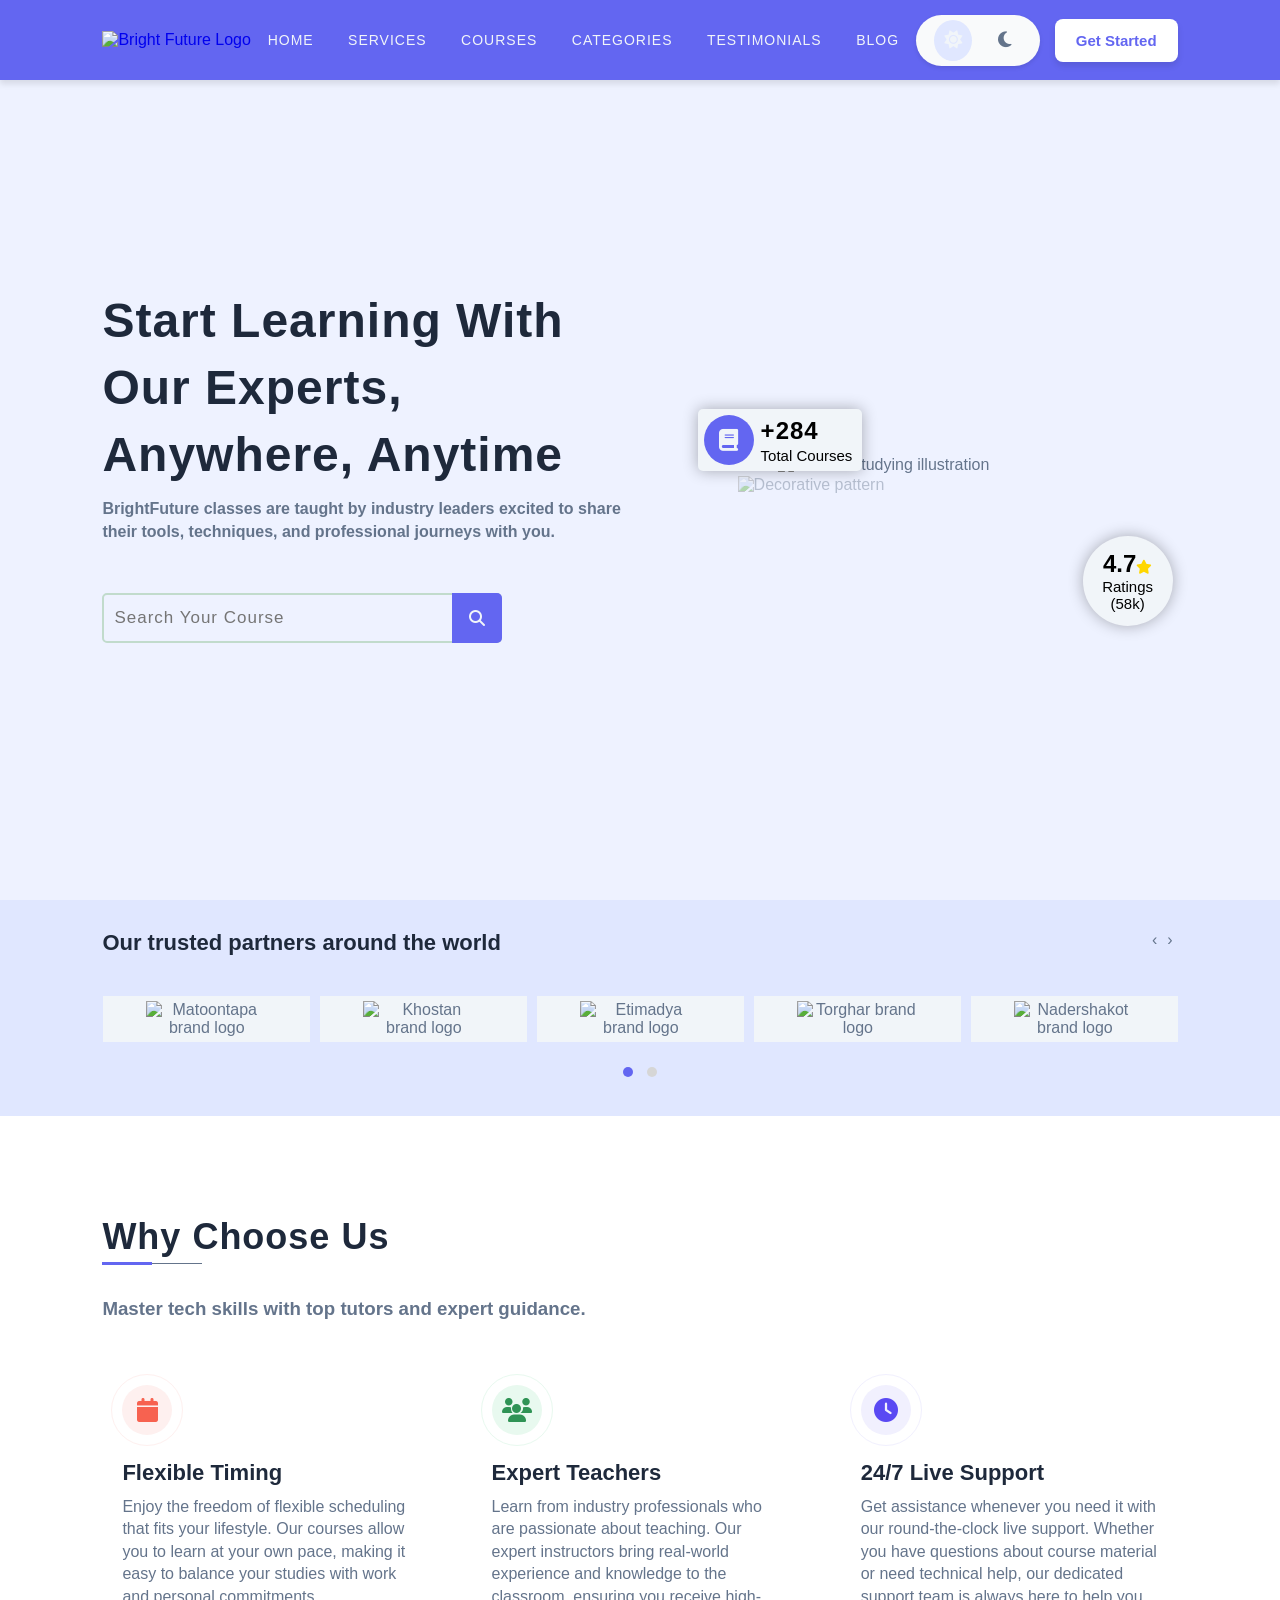
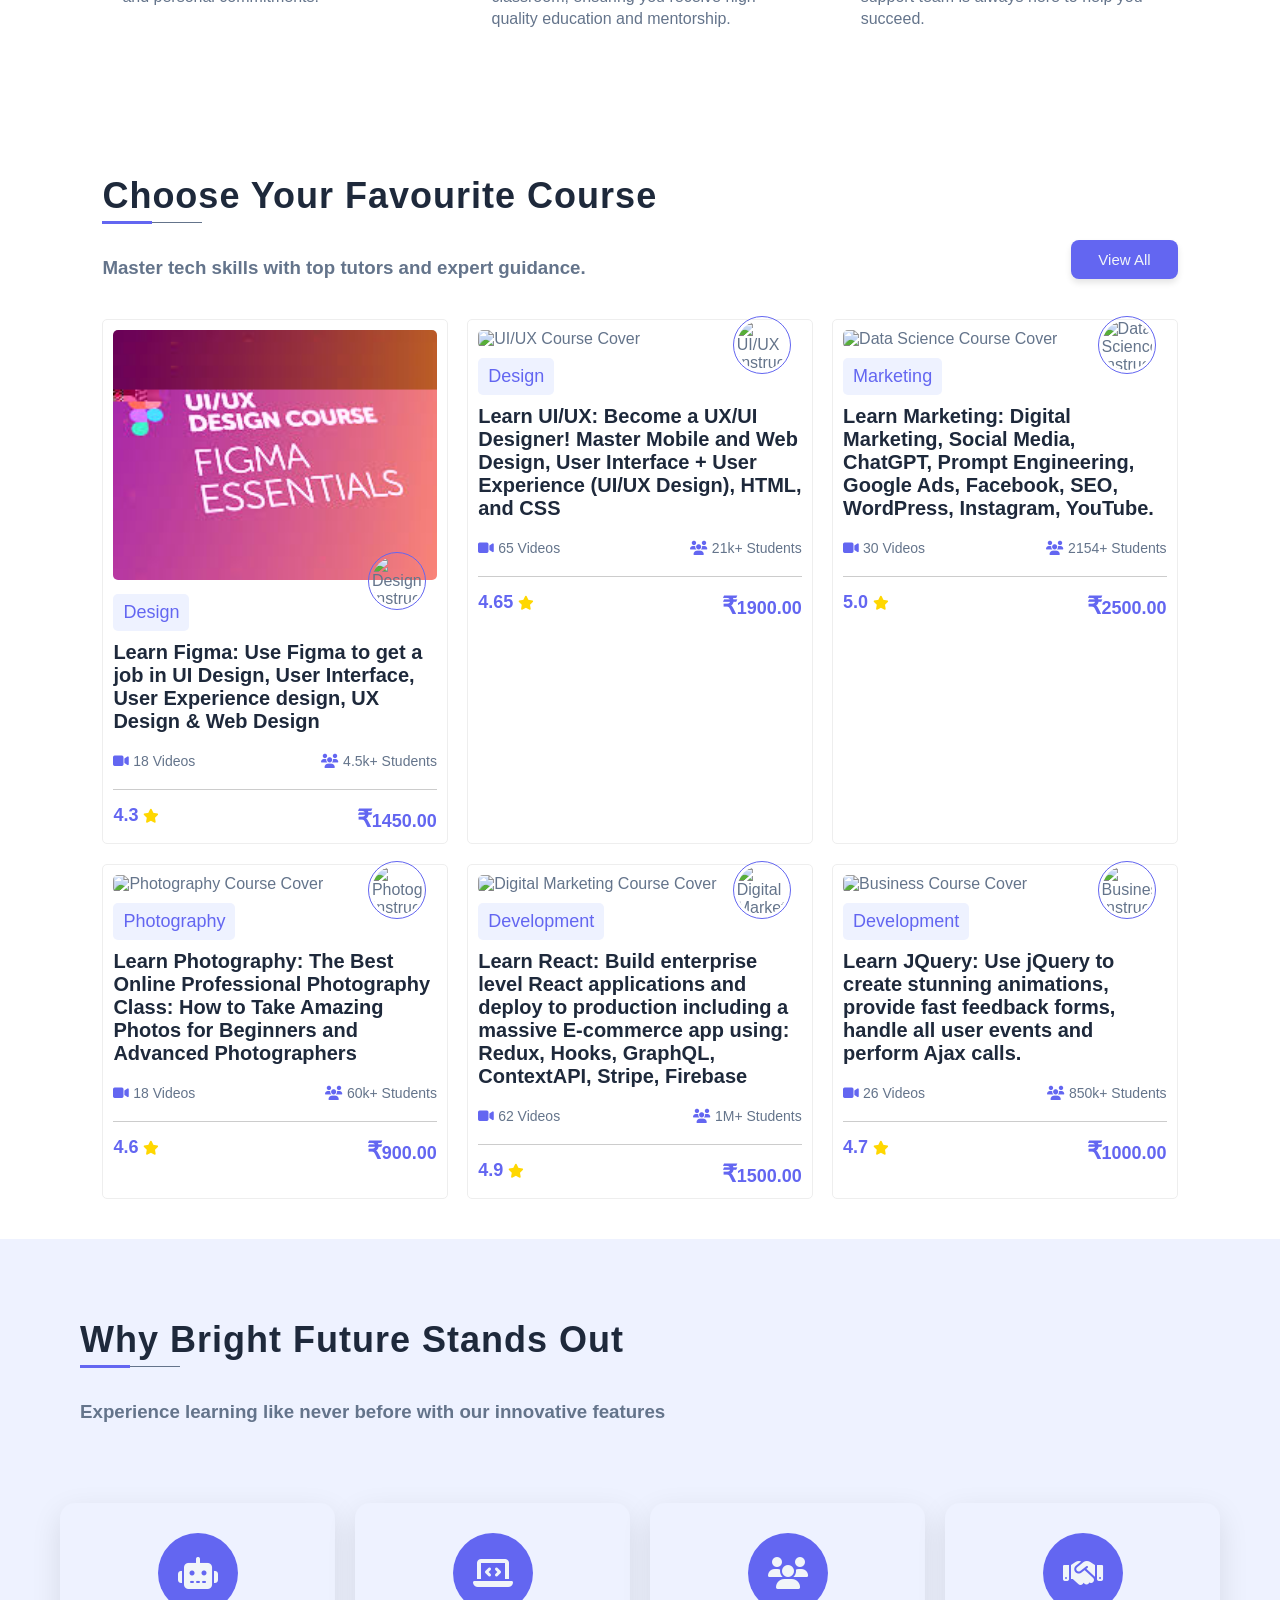
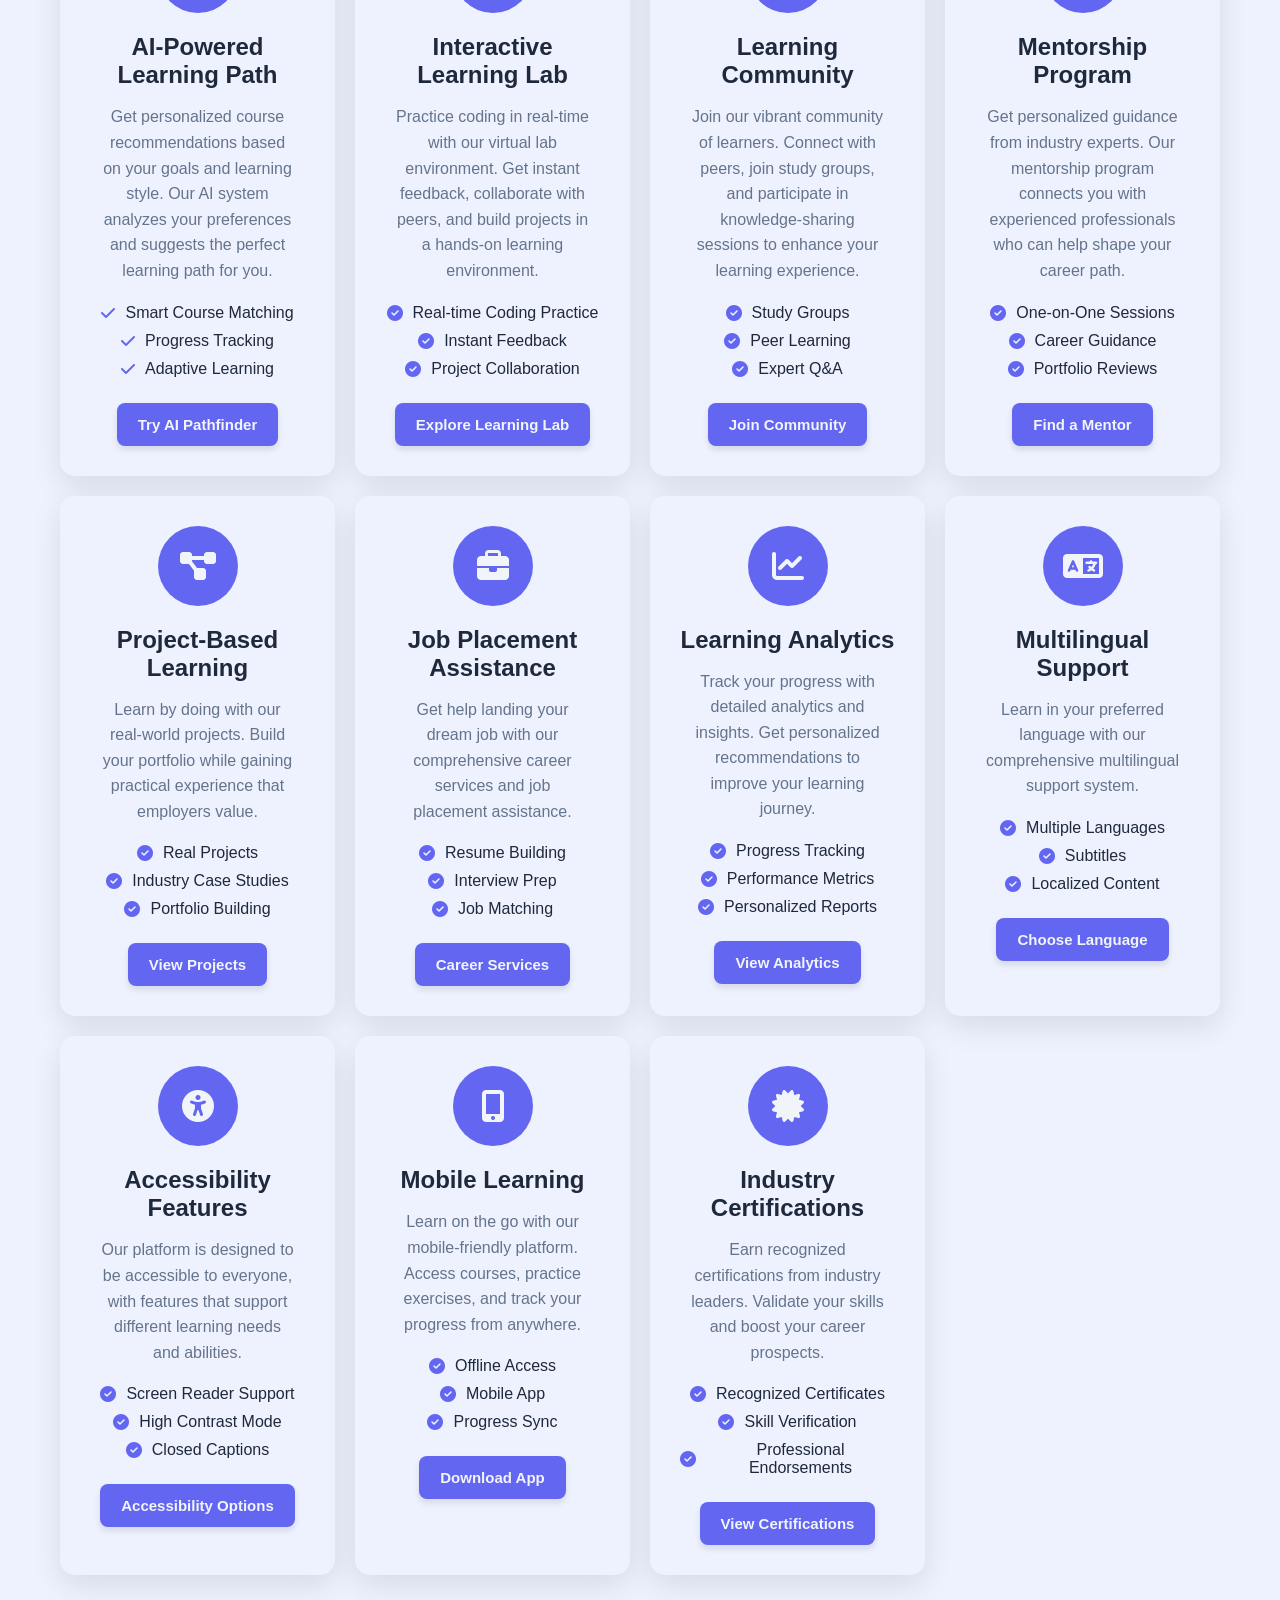
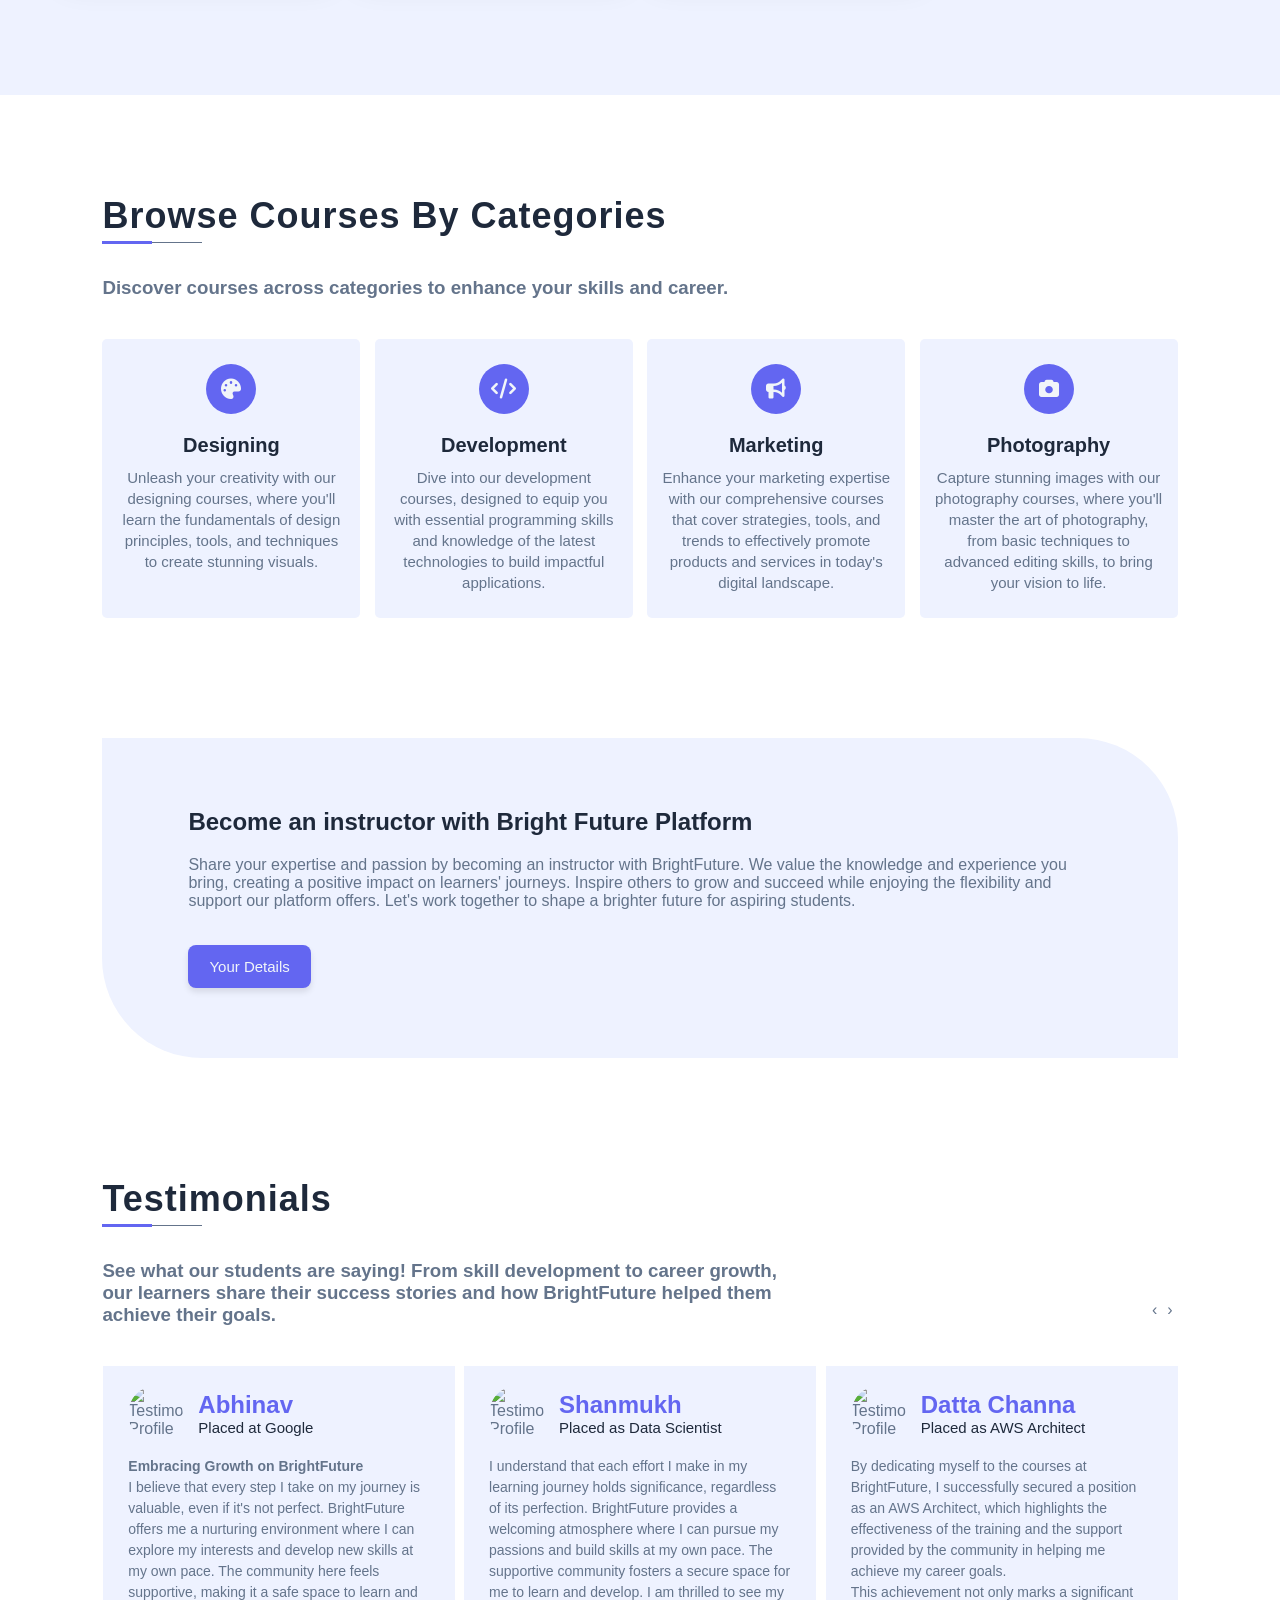
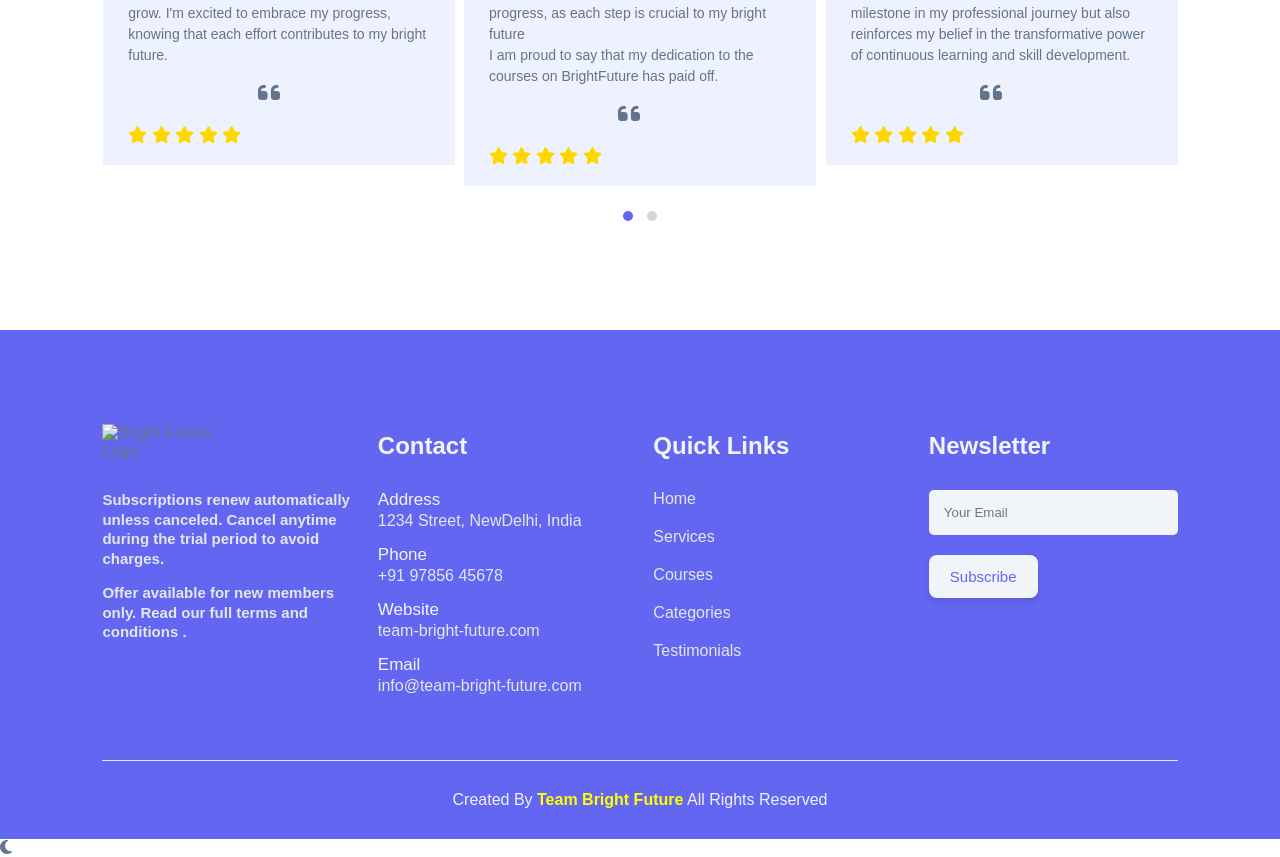
==== commit ce1517c5: "Updated!!" ====
--- a/index.html
+++ b/index.html
@@ -472,7 +472,7 @@
 					<span><i class="fas fa-check-circle"></i> Mobile App</span>
 					<span><i class="fas fa-check-circle"></i> Progress Sync</span>
 				</div>
-				<button class="feature-btn btn">Download App</button>
+				<button class="feature-btn btn" onclick="window.location.href='download-app.html'">Download App</button>
 			</div>
 		</div>
 
@@ -489,7 +489,7 @@
 					<span><i class="fas fa-check-circle"></i> Skill Verification</span>
 					<span><i class="fas fa-check-circle"></i> Professional Endorsements</span>
 				</div>
-				<button class="feature-btn btn">View Certifications</button>
+				<button class="feature-btn btn" onclick="window.location.href='https://www.coursera.org/in/articles/essential-it-certifications-entry-level-and-beginner'">View Certifications</button>
 			</div>
 		</div>
 	</div>
